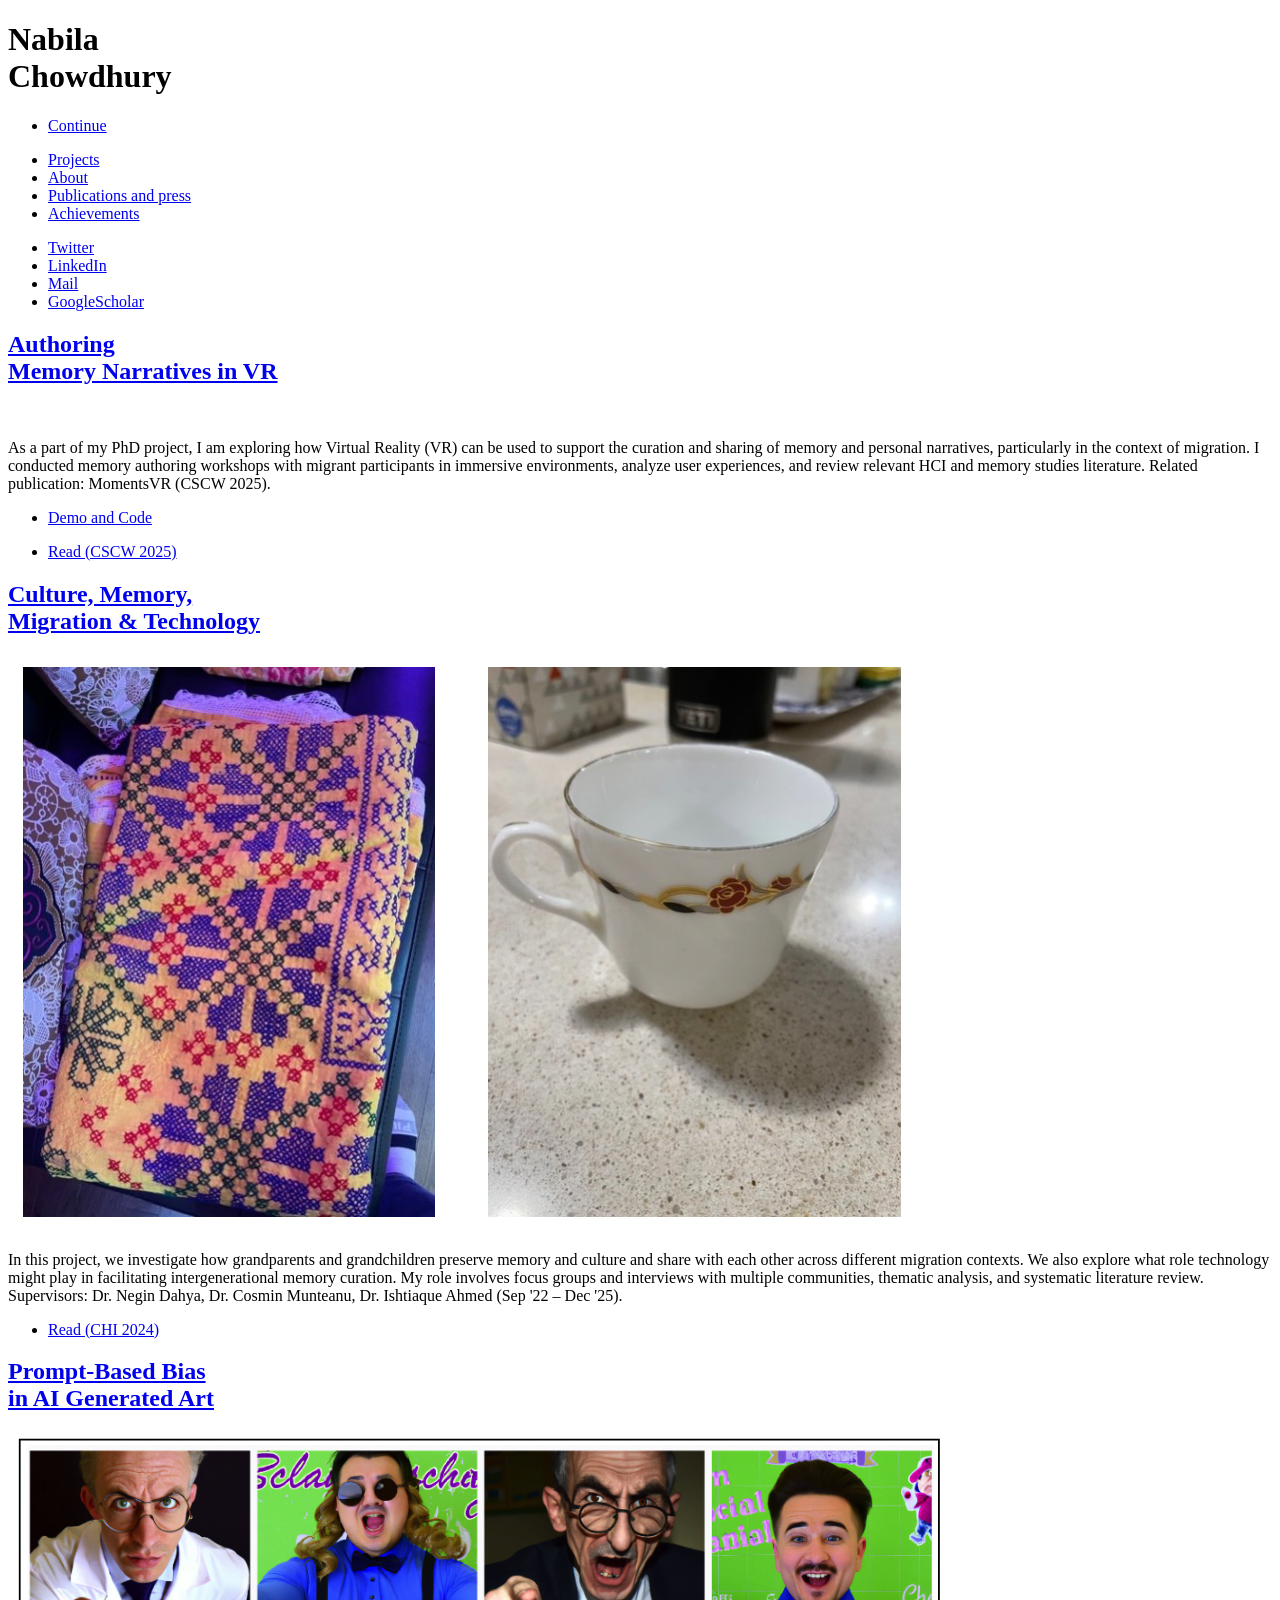
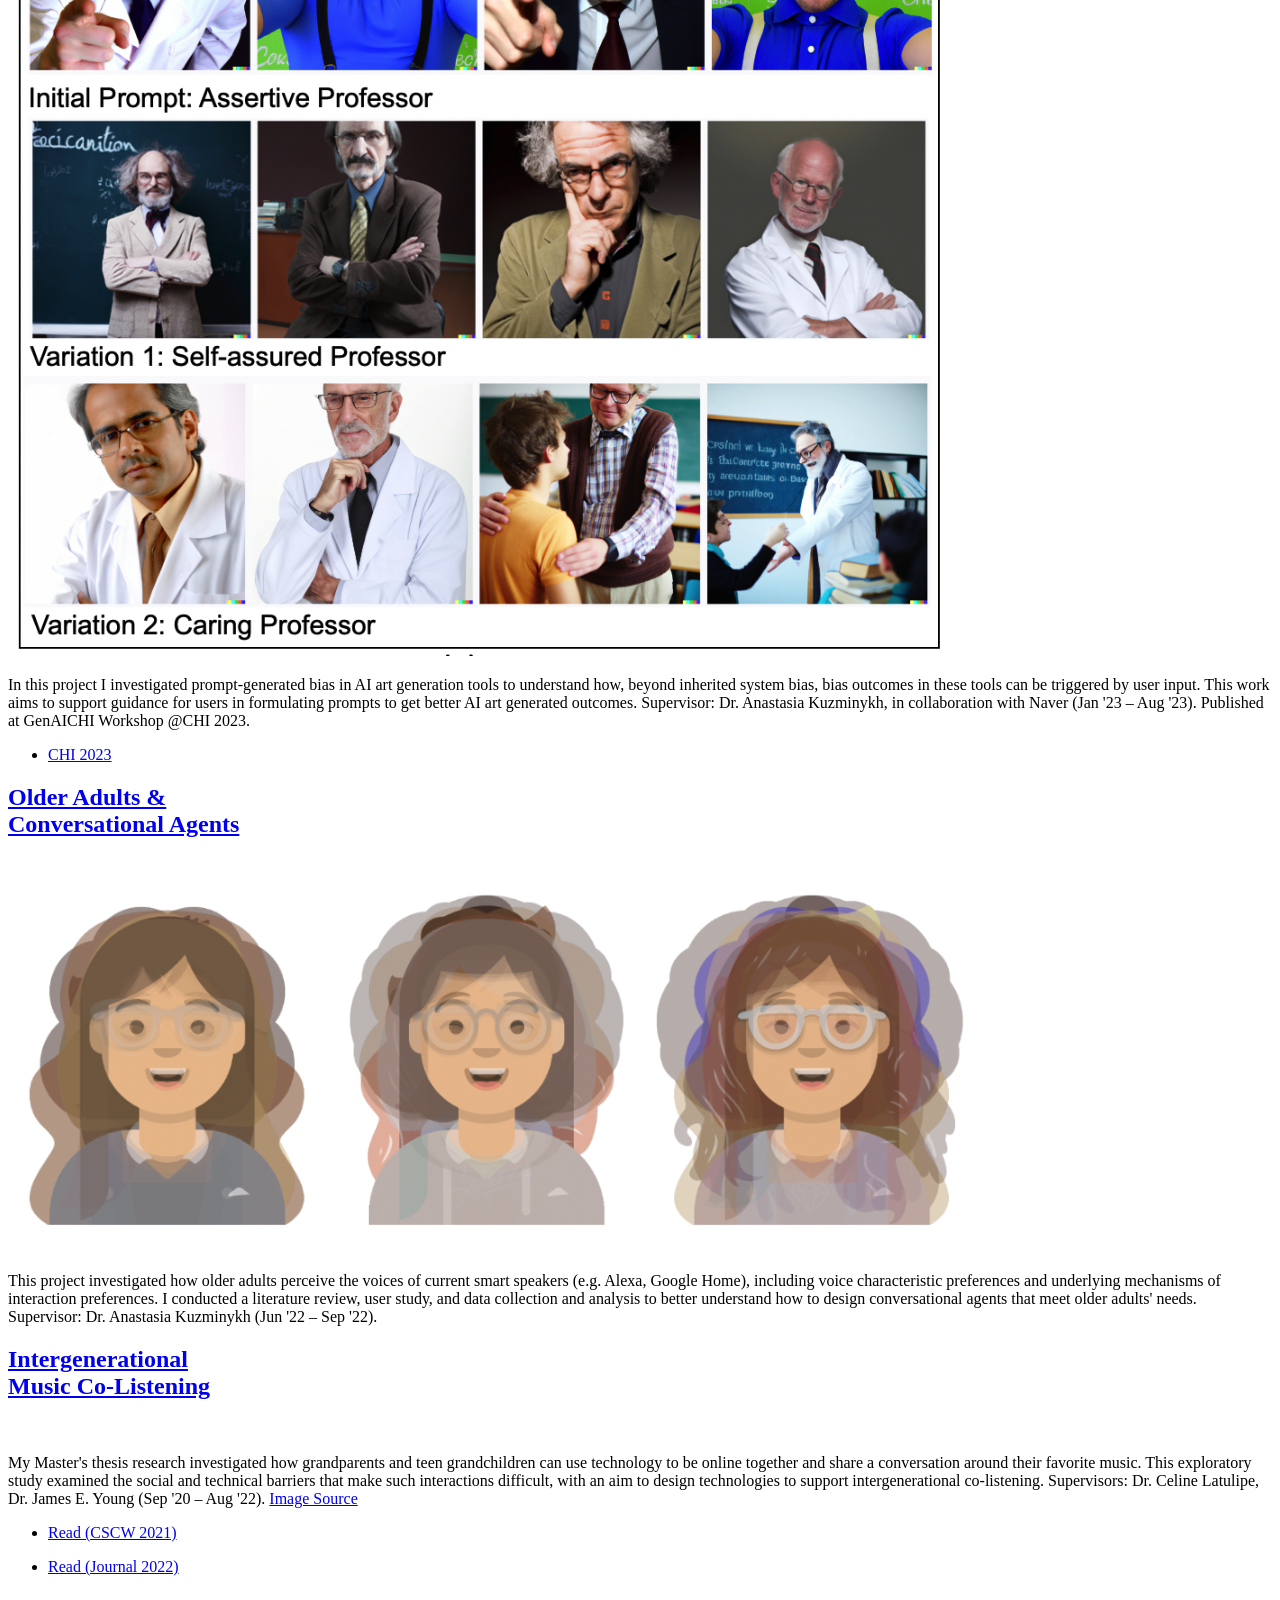
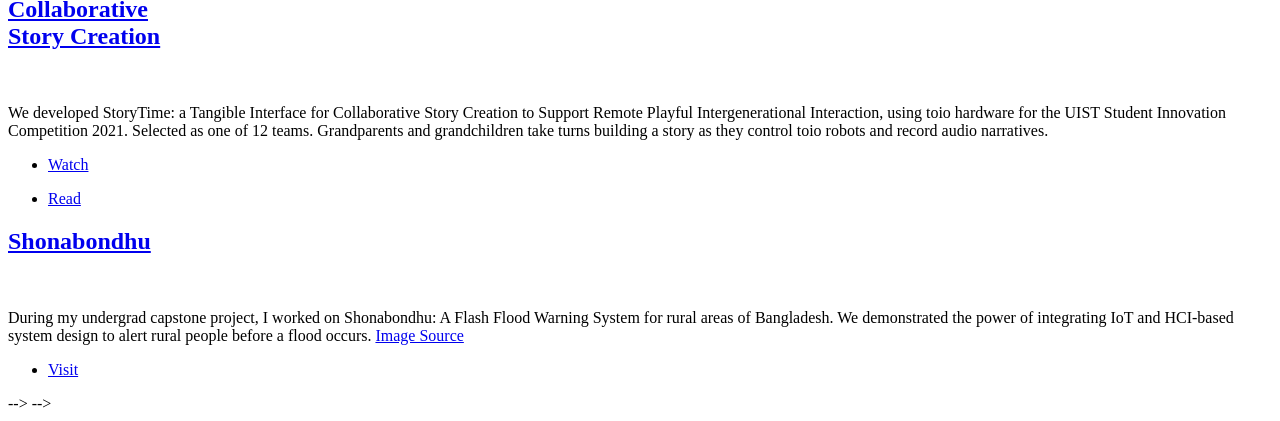
==== index.html @ 93e3bddd "fixed and updated" ====
<!DOCTYPE HTML>
<!--
	Massively by HTML5 UP
	html5up.net | @ajlkn
	Free for personal and commercial use under the CCA 3.0 license (html5up.net/license)
-->
<html>
	<head>
		<title>ㅋ_ㅋ Nabila Chowdhury-Projects</title>
		<meta charset="utf-8" />
		<meta name="viewport" content="width=device-width, initial-scale=1, user-scalable=no" />
		<link rel="stylesheet" href="assets/css/main.css" />
		<noscript><link rel="stylesheet" href="assets/css/noscript.css" /></noscript>
	</head>
	<body class="is-preload">

		<!-- Wrapper -->
			<div id="wrapper" class="fade-in">

				<!-- Intro -->
					<div id="intro">
						<h1>Nabila<br />
						Chowdhury</h1>
						<!-- <p>A free, fully responsive HTML5 + CSS3 site template designed by <a href="https://twitter.com/ajlkn">@ajlkn</a> for <a href="https://html5up.net">HTML5 UP</a><br />
						and released for free under the <a href="https://html5up.net/license">Creative Commons license</a>.</p> -->
						<ul class="actions">
							<li><a href="#header" class="button icon solid solo fa-arrow-down scrolly">Continue</a></li>
						</ul>
					</div>

				<!-- Header
					<header id="header">
						<a href="index.html" class="logo">Massively</a>
					</header> -->

				<!-- Nav -->
					<nav id="nav">
						<ul class="links">
							<li class="active"><a href="index.html">Projects</a></li>
							<li><a href="about.html">About</a></li>
							<li><a href="publicationsandpress.html">Publications and press</a></li>
							<li><a href="achievements.html">Achievements</a></li>
						</ul>
						<ul class="icons">
							<li><a href="https://twitter.com/nabicyy" class="icon brands fa-twitter"><span class="label">Twitter</span></a></li>
							<li><a href="https://www.linkedin.com/in/nabila-chowdhury-5a5041159/" class="icon brands fa-linkedin"><span class="label">LinkedIn</span></a></li>
							<li><a href="mailto:nabila.chowdhury@mail.utoronto.ca" class="icon solid fa-envelope"><span class="label">Mail</span></a></li>
							<li><a href="https://scholar.google.ca/citations?user=iKWTvgQAAAAJ&hl=en&oi=ao" class="icon brands fa-google"><span class="label">GoogleScholar</span></a></li>
						</ul>
					</nav>

				<!-- Main -->
					<div id="main">

						<!-- Featured Post -->
							<!-- <article class="post featured">
								<header class="major">
									<span class="date">April 25, 2017</span>
									<h2><a href="#">And this is a<br />
									massive headline</a></h2>
									<p>Aenean ornare velit lacus varius enim ullamcorper proin aliquam<br />
									facilisis ante sed etiam magna interdum congue. Lorem ipsum dolor<br />
									amet nullam sed etiam veroeros.</p>
								</header>
								<a href="#" class="image main"><img src="images/pic01.jpg" alt="" /></a>
								<ul class="actions special">
									<li><a href="#" class="button large">Full Story</a></li>
								</ul>
							</article> -->

						<!-- Posts -->
							<section class="posts">
								<article>
									<header>
										<h2><a href="#">Authoring<br /> Memory  Narratives in VR </a></h2>
									</header>
									<a href="#" class="image fit"><img src="images/VR_2.png" alt="" /></a>
									<p>As a part of my PhD project, I am exploring how Virtual Reality (VR) can be used to support the curation and sharing of memory and personal narratives, particularly in the context of migration. I conducted memory authoring workshops with migrant participants in immersive environments, analyze user experiences, and review relevant HCI and memory studies literature. Related publication: MomentsVR (CSCW 2025).</p>
									<ul class="actions special">
										<li><a href="https://momentsvr.github.io/demo/" class="button">Demo and Code</a></li>
									</ul>
									<ul class="actions special">
										<li><a href="https://dl.acm.org/doi/full/10.1145/3715070.3749270" class="button">Read (CSCW 2025)</a></li>
									</ul>
								</article>
								<article>
									<header>
										<h2><a href="#">Culture, Memory,<br />Migration &amp; Technology</a></h2>
									</header>
									<a href="#" class="image fit"><img src="images/memory_1_image.png" alt="" /></a>
									<p>In this project, we investigate how grandparents and grandchildren preserve memory and culture and share with each other across different migration contexts. We also explore what role technology might play in facilitating intergenerational memory curation. My role involves focus groups and interviews with multiple communities, thematic analysis, and systematic literature review. Supervisors: Dr. Negin Dahya, Dr. Cosmin Munteanu, Dr. Ishtiaque Ahmed (Sep '22 – Dec '25).</p>
									<ul class="actions special">
										<li><a href="https://doi.org/10.1145/3613904.3642496" class="button">Read (CHI 2024)</a></li>
									</ul>
								</article>
								<article>
									<header>
										<h2><a href="#">Prompt-Based Bias<br /> in AI Generated Art</a></h2>
									</header>
									<a href="#" class="image fit"><img src="images/bias.png" alt="" /></a>
									<p>In this project I investigated prompt-generated bias in AI art generation tools to understand how, beyond inherited system bias, bias outcomes in these tools can be triggered by user input. This work aims to support guidance for users in formulating prompts to get better AI art generated outcomes. Supervisor: Dr. Anastasia Kuzminykh, in collaboration with Naver (Jan '23 – Aug '23). Published at GenAICHI Workshop @CHI 2023.</p>
									<ul class="actions special">
										<li><a href="https://www.cookie.group/_files/ugd/f689db_4bc1af1d6ad74a17b9126655f1aa2058.pdf" class="button">CHI 2023</a></li>
									</ul>
								</article>
								<article>
									<header>
										<h2><a href="#">Older Adults &amp;<br />Conversational Agents</a></h2>
									</header>
									<a href="#" class="image fit"><img src="images/older_2.png" alt="" /></a>
									<p>This project investigated how older adults perceive the voices of current smart speakers (e.g. Alexa, Google Home), including voice characteristic preferences and underlying mechanisms of interaction preferences. I conducted a literature review, user study, and data collection and analysis to better understand how to design conversational agents that meet older adults' needs. Supervisor: Dr. Anastasia Kuzminykh (Jun '22 – Sep '22).</p>
								</article>
								<article>
									<header>
										<h2><a href="#">Intergenerational<br /> Music Co-Listening</a></h2>
									</header>
									<a href="#" class="image fit"><img src="images/website01.jpg" alt="" /></a>
									<p>My Master's thesis research investigated how grandparents and teen grandchildren can use technology to be online together and share a conversation around their favorite music. This exploratory study examined the social and technical barriers that make such interactions difficult, with an aim to design technologies to support intergenerational co-listening. Supervisors: Dr. Celine Latulipe, Dr. James E. Young (Sep '20 – Aug '22). <a href="https://pngtree.com/freepng">Image Source</a></p>
									<ul class="actions special">
										<li><a href="https://dl.acm.org/doi/abs/10.1145/3462204.3481765" class="button">Read (CSCW 2021)</a></li>
									</ul>
									<ul class="actions special">
										<li><a href="https://doi.org/10.4017/gt.2023.21.1.778.03" class="button">Read (Journal 2022)</a></li>
									</ul>
								</article>
								<article>
									<header>
										<h2><a href="#">Collaborative<br/> Story Creation</a></h2>
									</header>
									<a href="#" class="image fit"><img src="images/website02.jpg" alt="" /></a>
									<p>We developed StoryTime: a Tangible Interface for Collaborative Story Creation to Support Remote Playful Intergenerational Interaction, using toio hardware for the UIST Student Innovation Competition 2021. Selected as one of 12 teams. Grandparents and grandchildren take turns building a story as they control toio robots and record audio narratives.</p>
									<ul class="actions special">
										<li><a href="https://www.youtube.com/watch?v=dtlaQWU4x64&list=PLqhXYFYmZ-Vdt6Y1WSItsFrE4W7HGrPP7&index=9" class="button">Watch</a></li>
									</ul>
									<ul class="actions special">
										<li><a href="https://drive.google.com/file/d/1FnDR4q2PcaqEInKTbpxBXR0rmaVJ4Wte/view?usp=sharing" class="button">Read</a></li>
									</ul>
								</article>
								<article>
									<header>
										<h2><a href="#">Shonabondhu</a></h2>
									</header>
									<a href="#" class="image fit"><img src="images/website04.jpg" alt="" /></a>
									<p>During my undergrad capstone project, I worked on Shonabondhu: A Flash Flood Warning System for rural areas of Bangladesh. We demonstrated the power of integrating IoT and HCI-based system design to alert rural people before a flood occurs. <a href="https://sites.google.com/site/novaahmednorthsouthnva/research/project-shonabondhu?authuser=0">Image Source</a></p>
									<ul class="actions special">
										<li><a href="https://sites.google.com/site/novaahmednorthsouthnva/research/project-shonabondhu?authuser=0" class="button">Visit</a></li>
									</ul>
								</article>
								<article style="visibility:hidden;"></article>

							</section>

						<!-- Footer -->
							<!-- <footer>
								<div class="pagination"> -->
									<!--<a href="#" class="previous">Prev</a>-->
									<!-- <a href="#" class="page active">1</a>
									<a href="#" class="page">2</a>
									<a href="#" class="page">3</a>
									<span class="extra">&hellip;</span>
									<a href="#" class="page">8</a>
									<a href="#" class="page">9</a>
									<a href="#" class="page">10</a>
									<a href="#" class="next">Next</a>
								</div>
							</footer> -->

					</div>

				<!-- Footer -->
					<!-- <footer id="footer">
						<section>
							<form method="post" action="#">
								<div class="fields">
									<div class="field">
										<label for="name">Name</label>
										<input type="text" name="name" id="name" />
									</div>
									<div class="field">
										<label for="email">Email</label>
										<input type="text" name="email" id="email" />
									</div>
									<div class="field">
										<label for="message">Message</label>
										<textarea name="message" id="message" rows="3"></textarea>
									</div>
								</div>
								<ul class="actions">
									<li><input type="submit" value="Send Message" /></li>
								</ul>
							</form>
						</section>
						<section class="split contact">
							<!-- <section class="alt">
								<h3>Address</h3>
								<p>1234 Somewhere Road #87257<br />
								Nashville, TN 00000-0000</p>
							</section>
							<section>
								<h3>Phone</h3>
								<p><a href="#">(000) 000-0000</a></p>
							</section> -->
							<!-- <section>
								<h3>Email</h3>
								<p><a href="#">info@untitled.tld</a></p>
							</section>
							<section>
								<h3>Social</h3>
								<ul class="icons alt">
									<li><a href="#" class="icon brands alt fa-twitter"><span class="label">Twitter</span></a></li>
									<!-- <li><a href="#" class="icon brands alt fa-facebook-f"><span class="label">Facebook</span></a></li>
									<li><a href="#" class="icon brands alt fa-instagram"><span class="label">Instagram</span></a></li>
									<li><a href="#" class="icon brands alt fa-github"><span class="label">GitHub</span></a></li> -->
								</ul>
							</section>
						</section>
					</footer> --> -->

				<!-- Copyright -->
					<div id="copyright">
						<!-- <ul><li>&copy; Nabila Chowdhury</li><li>Design: <a href="https://html5up.net">HTML5 UP</a></li></ul> -->
					</div>

			</div>

		<!-- Scripts -->
			<script src="assets/js/jquery.min.js"></script>
			<script src="assets/js/jquery.scrollex.min.js"></script>
			<script src="assets/js/jquery.scrolly.min.js"></script>
			<script src="assets/js/browser.min.js"></script>
			<script src="assets/js/breakpoints.min.js"></script>
			<script src="assets/js/util.js"></script>
			<script src="assets/js/main.js"></script>

	</body>
</html>
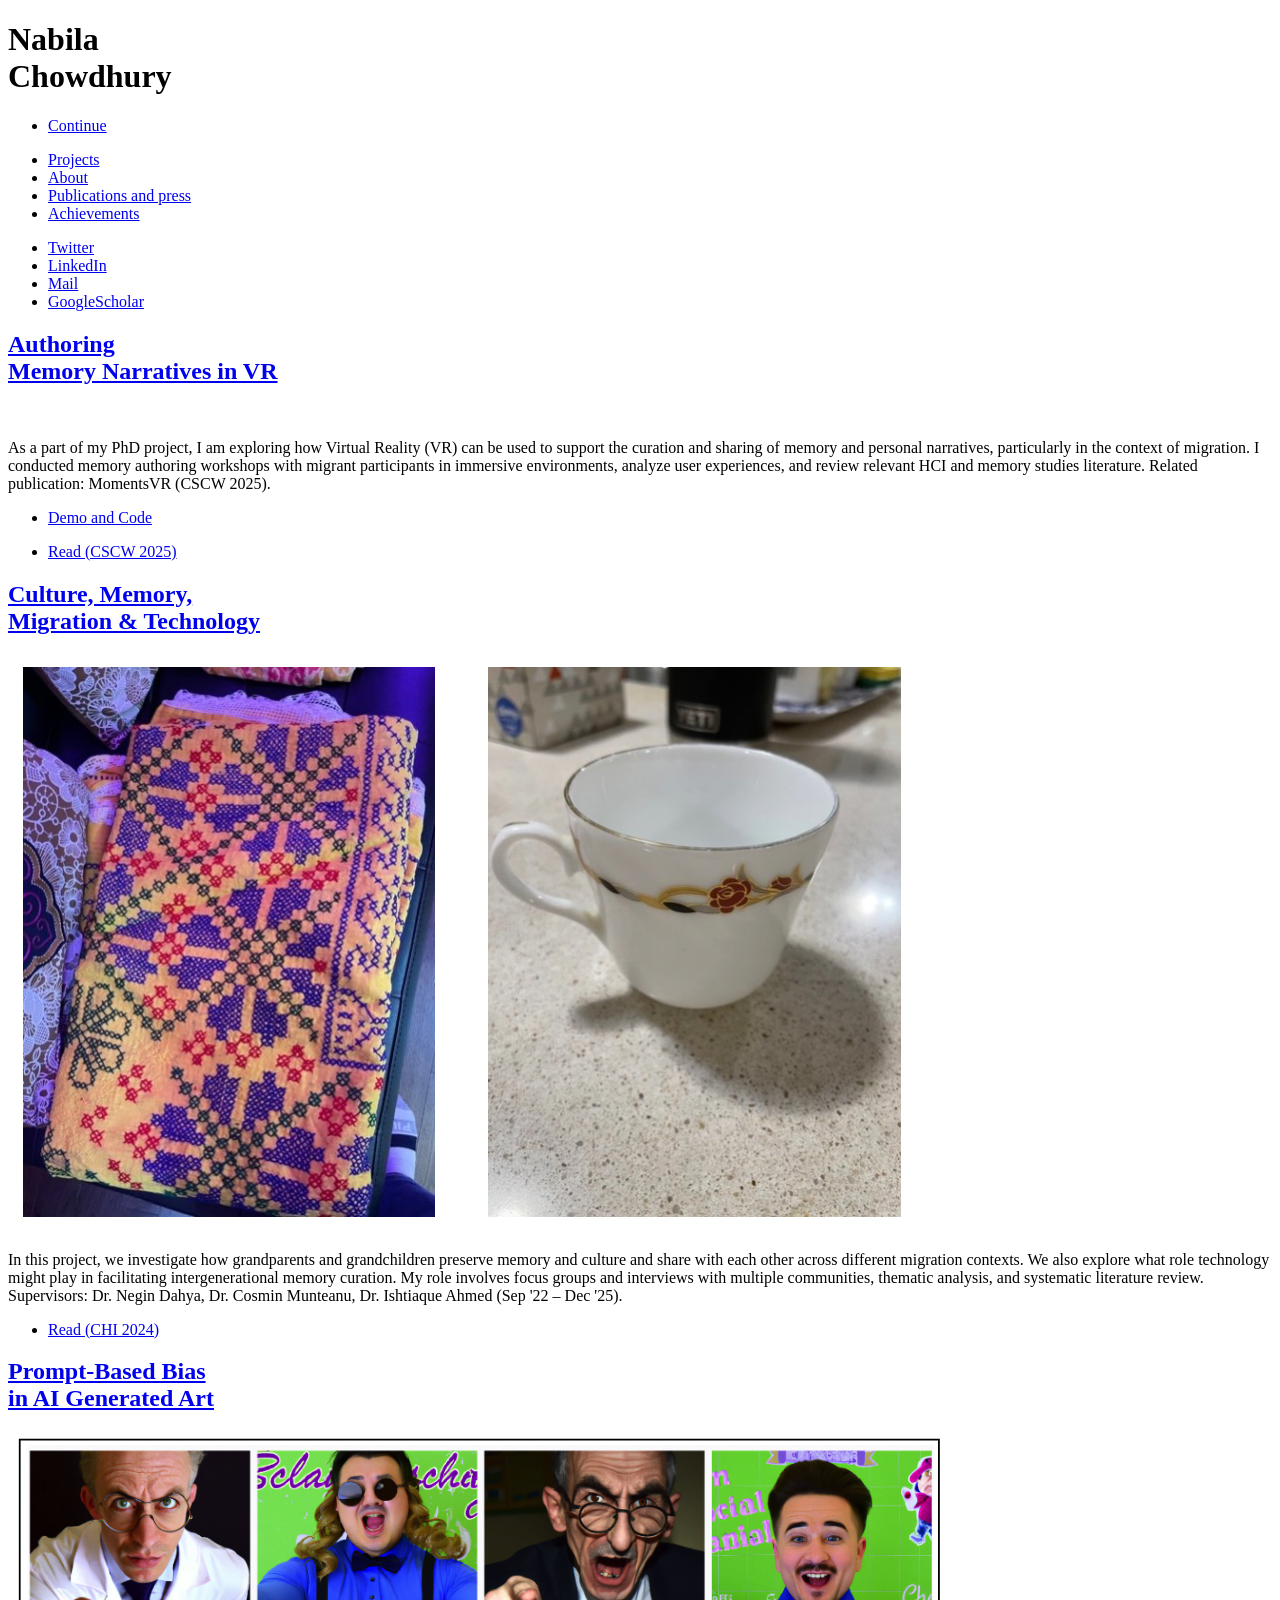
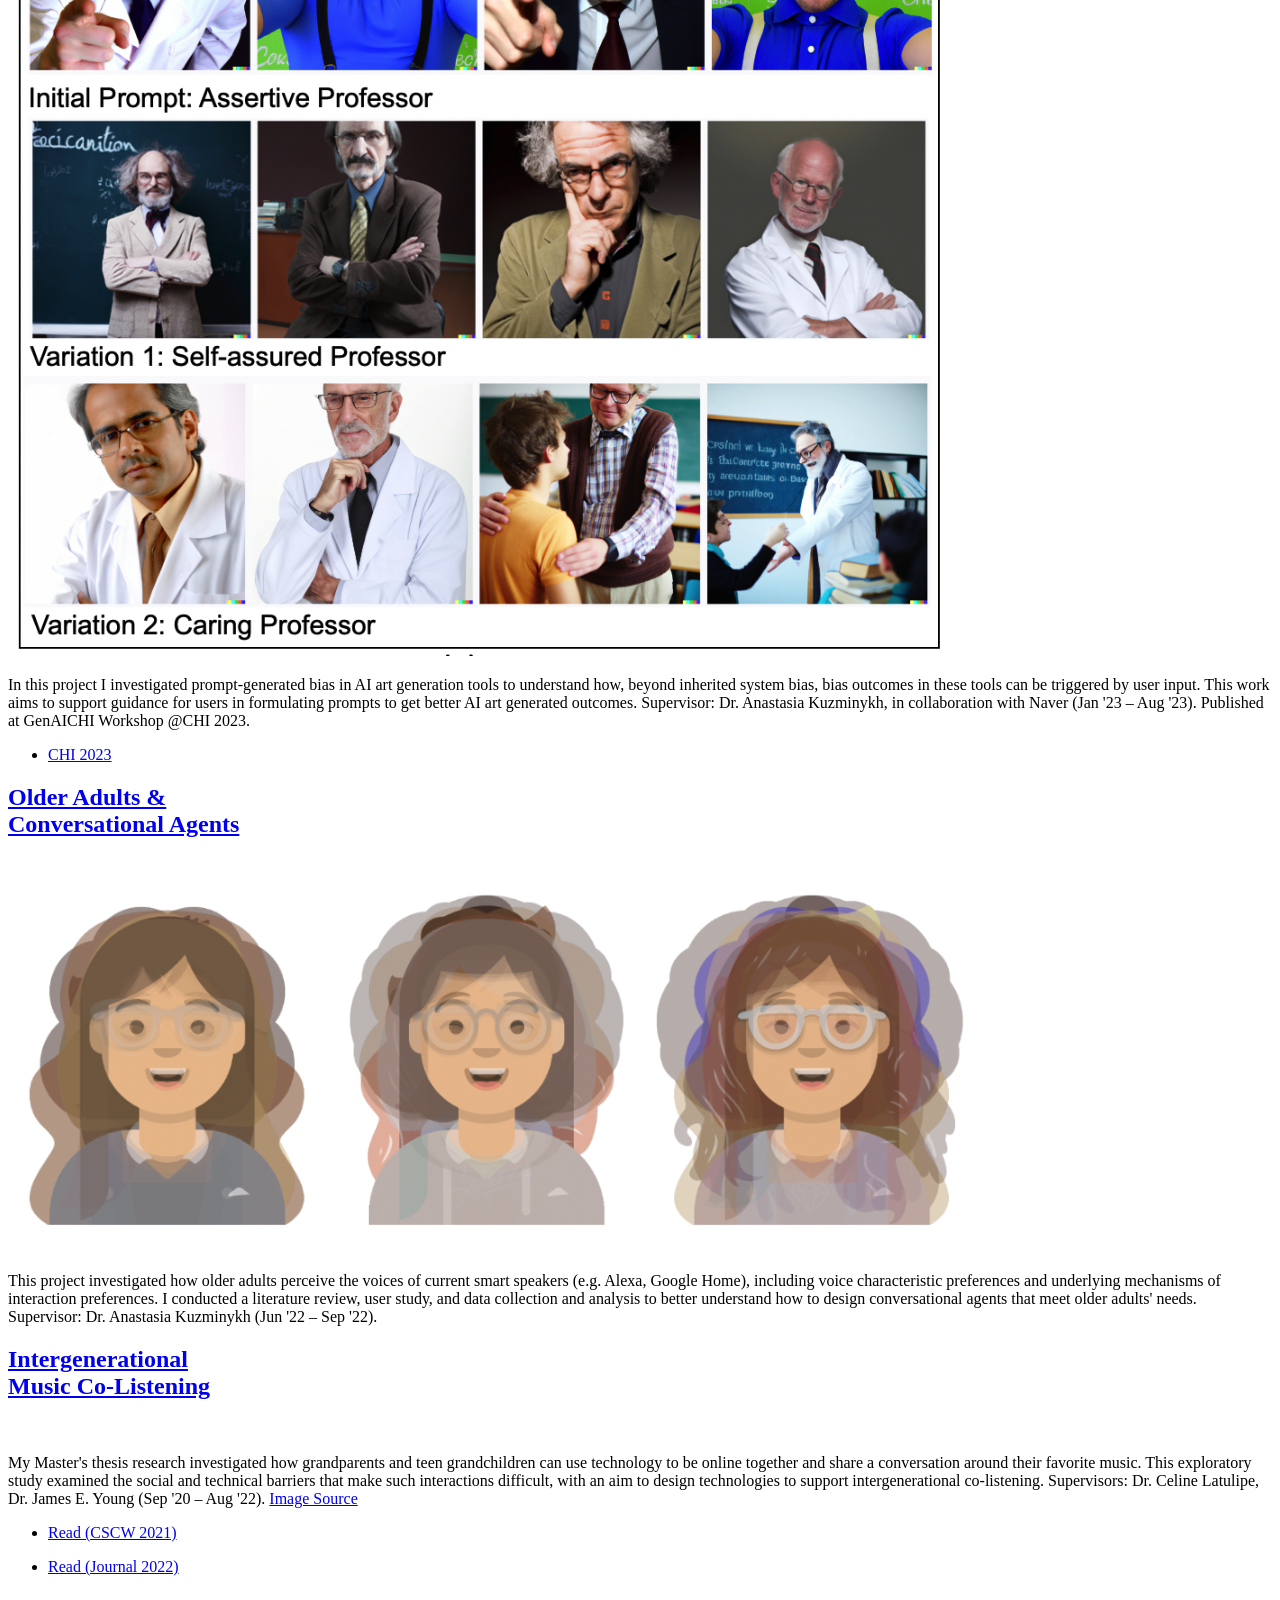
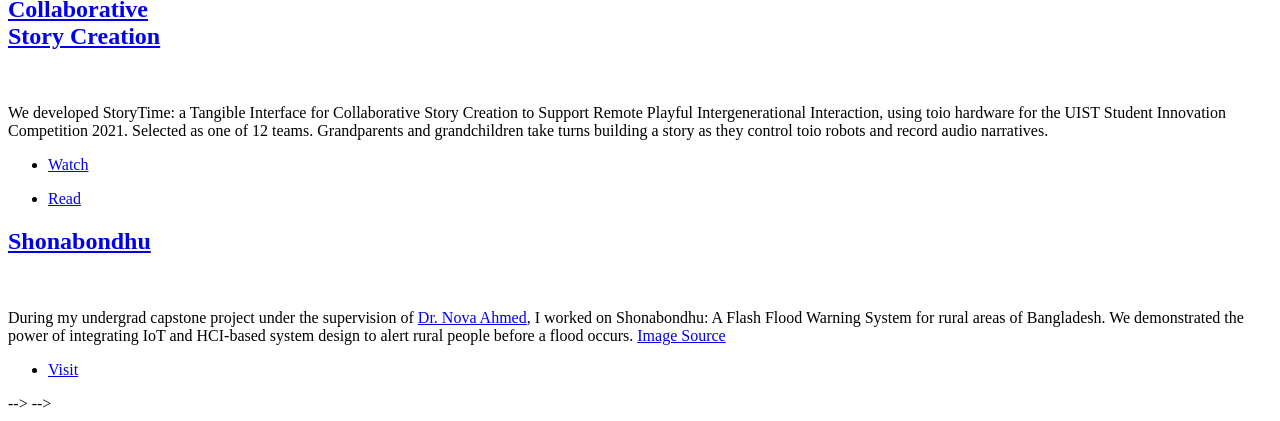
==== commit 644e3290: "update index" ====
--- a/index.html
+++ b/index.html
@@ -141,7 +141,7 @@
 										<h2><a href="#">Shonabondhu</a></h2>
 									</header>
 									<a href="#" class="image fit"><img src="images/website04.jpg" alt="" /></a>
-									<p>During my undergrad capstone project, I worked on Shonabondhu: A Flash Flood Warning System for rural areas of Bangladesh. We demonstrated the power of integrating IoT and HCI-based system design to alert rural people before a flood occurs. <a href="https://sites.google.com/site/novaahmednorthsouthnva/research/project-shonabondhu?authuser=0">Image Source</a></p>
+									<p>During my undergrad capstone project under the supervision of <a href="https://scholar.google.com/citations?user=rXMM2MwAAAAJ&hl=en" style="text-decoration: underline;">Dr. Nova Ahmed</a>, I worked on Shonabondhu: A Flash Flood Warning System for rural areas of Bangladesh. We demonstrated the power of integrating IoT and HCI-based system design to alert rural people before a flood occurs. <a href="https://sites.google.com/site/novaahmednorthsouthnva/research/project-shonabondhu?authuser=0">Image Source</a></p>
 									<ul class="actions special">
 										<li><a href="https://sites.google.com/site/novaahmednorthsouthnva/research/project-shonabondhu?authuser=0" class="button">Visit</a></li>
 									</ul>
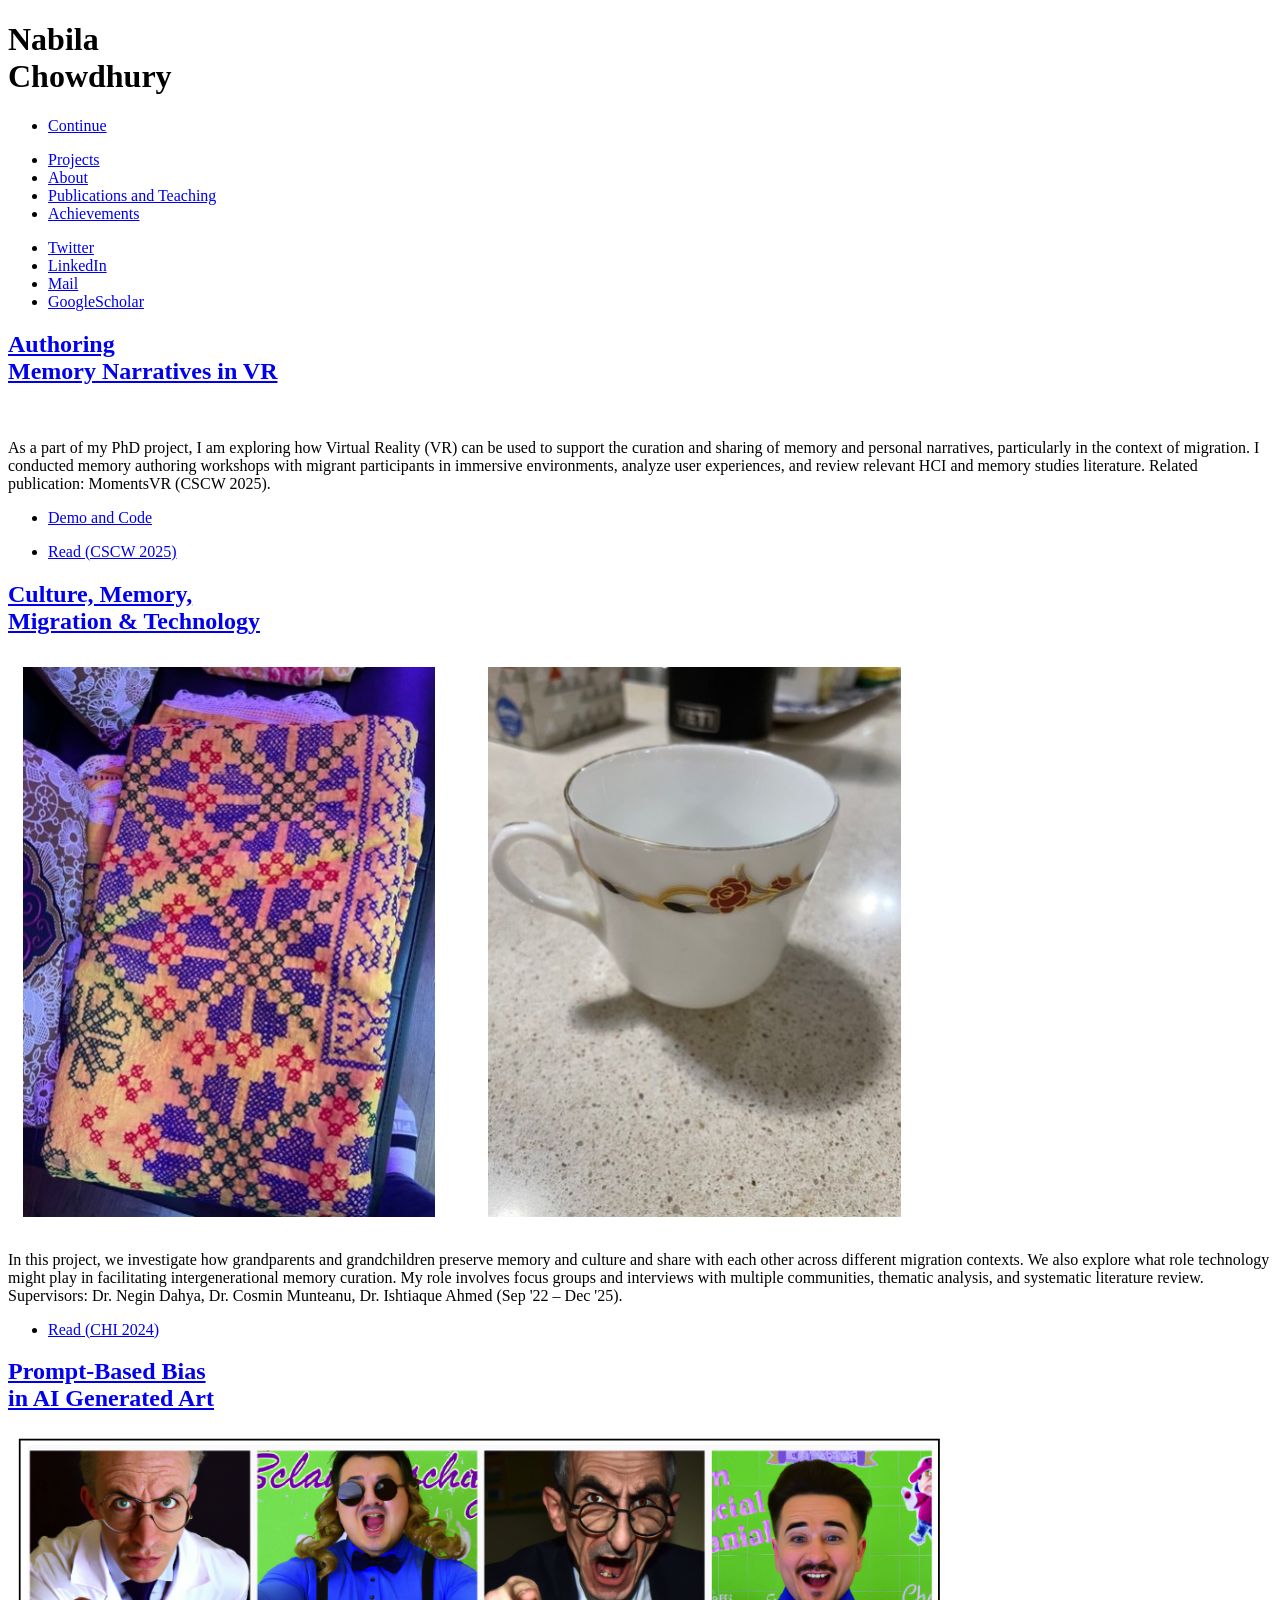
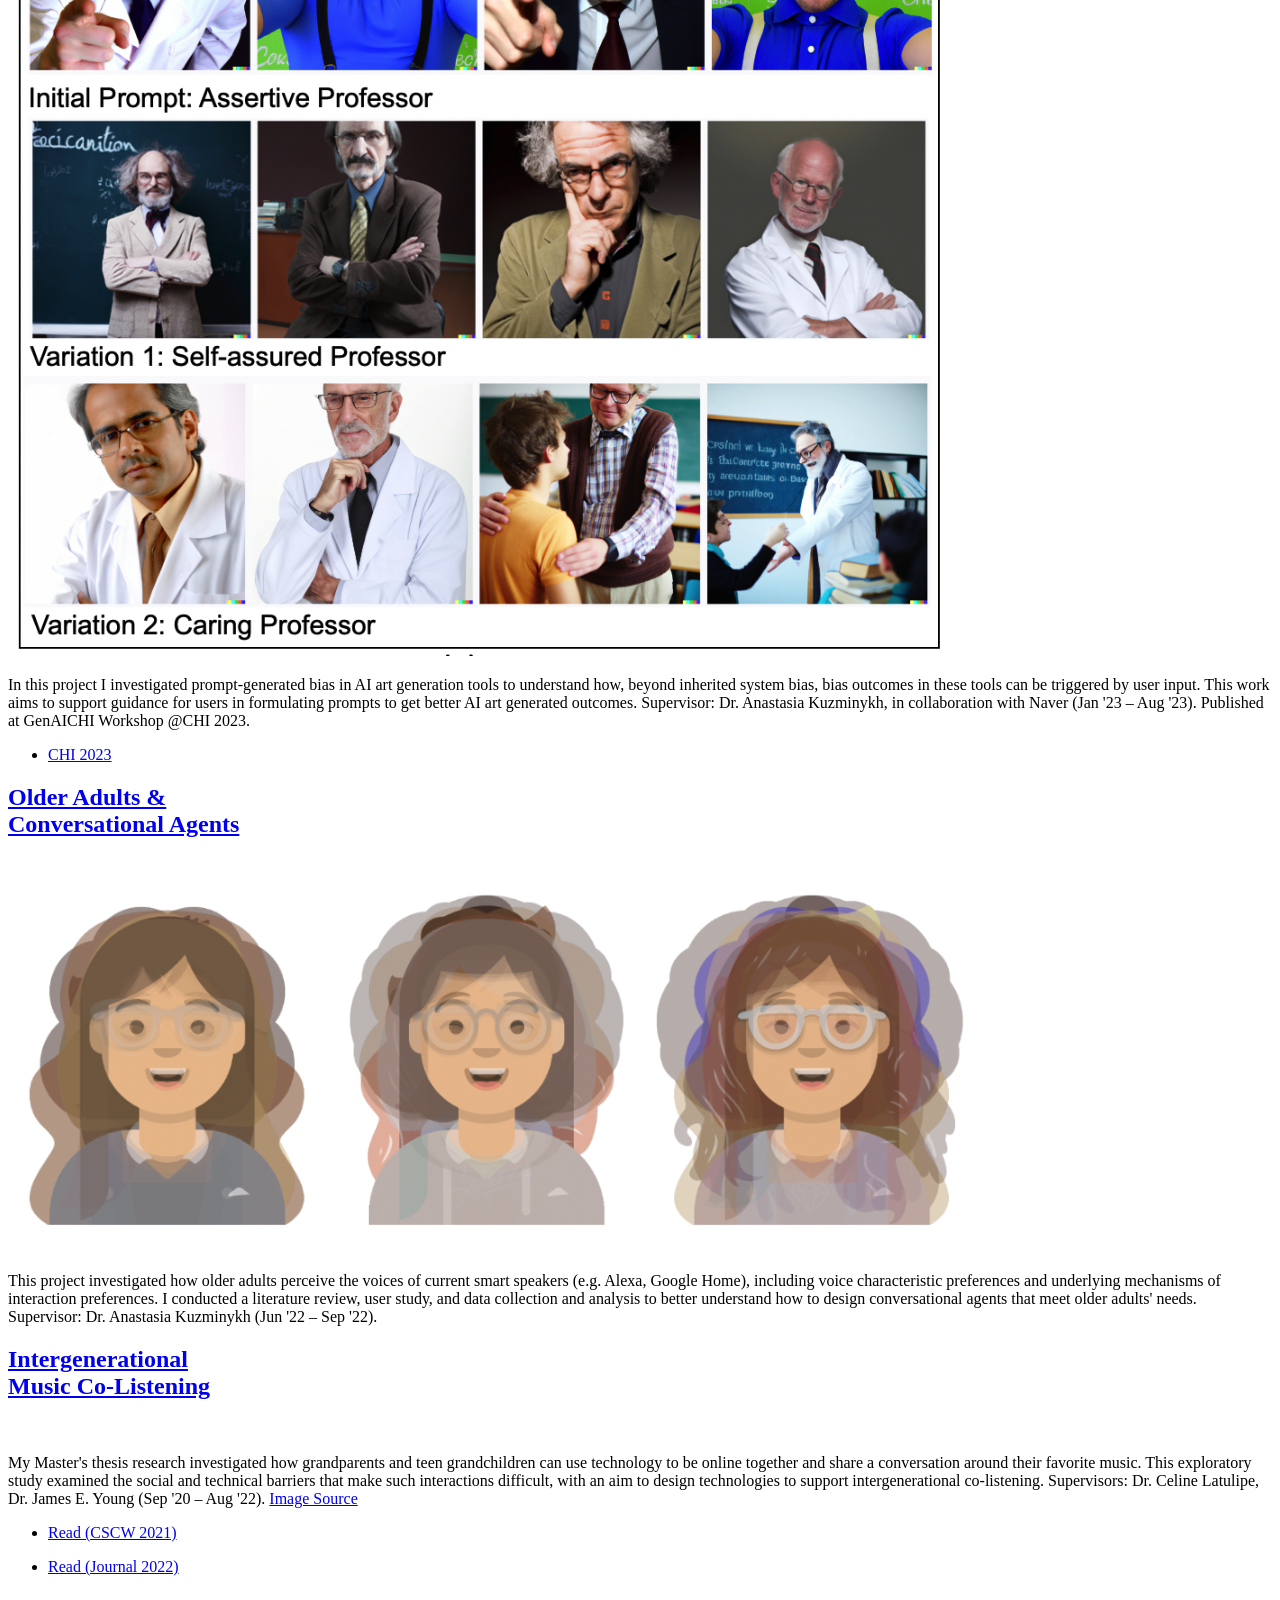
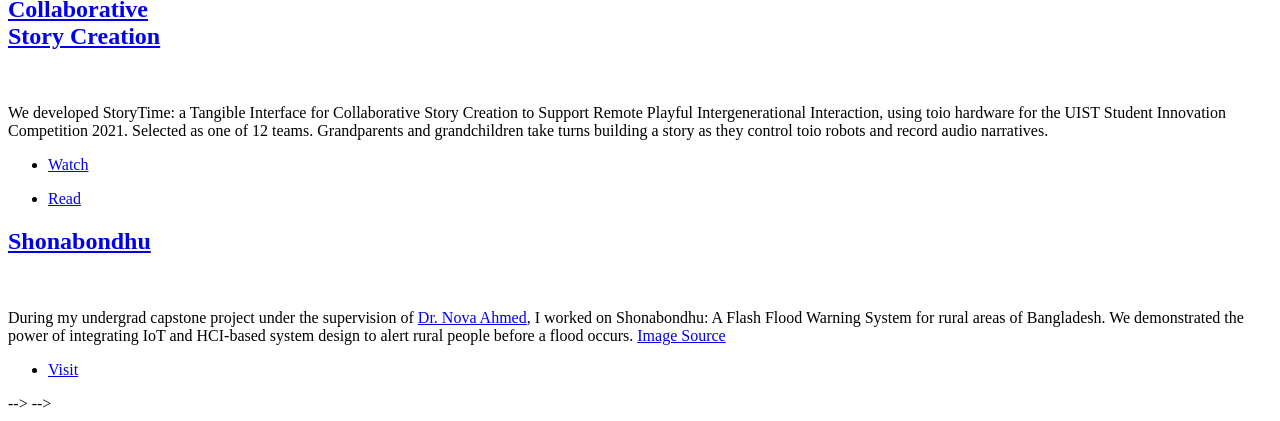
==== commit b2251b27: "added teaching" ====
--- a/index.html
+++ b/index.html
@@ -38,7 +38,7 @@
 						<ul class="links">
 							<li class="active"><a href="index.html">Projects</a></li>
 							<li><a href="about.html">About</a></li>
-							<li><a href="publicationsandpress.html">Publications and press</a></li>
+							<li><a href="publicationsandteaching.html">Publications and Teaching</a></li>
 							<li><a href="achievements.html">Achievements</a></li>
 						</ul>
 						<ul class="icons">
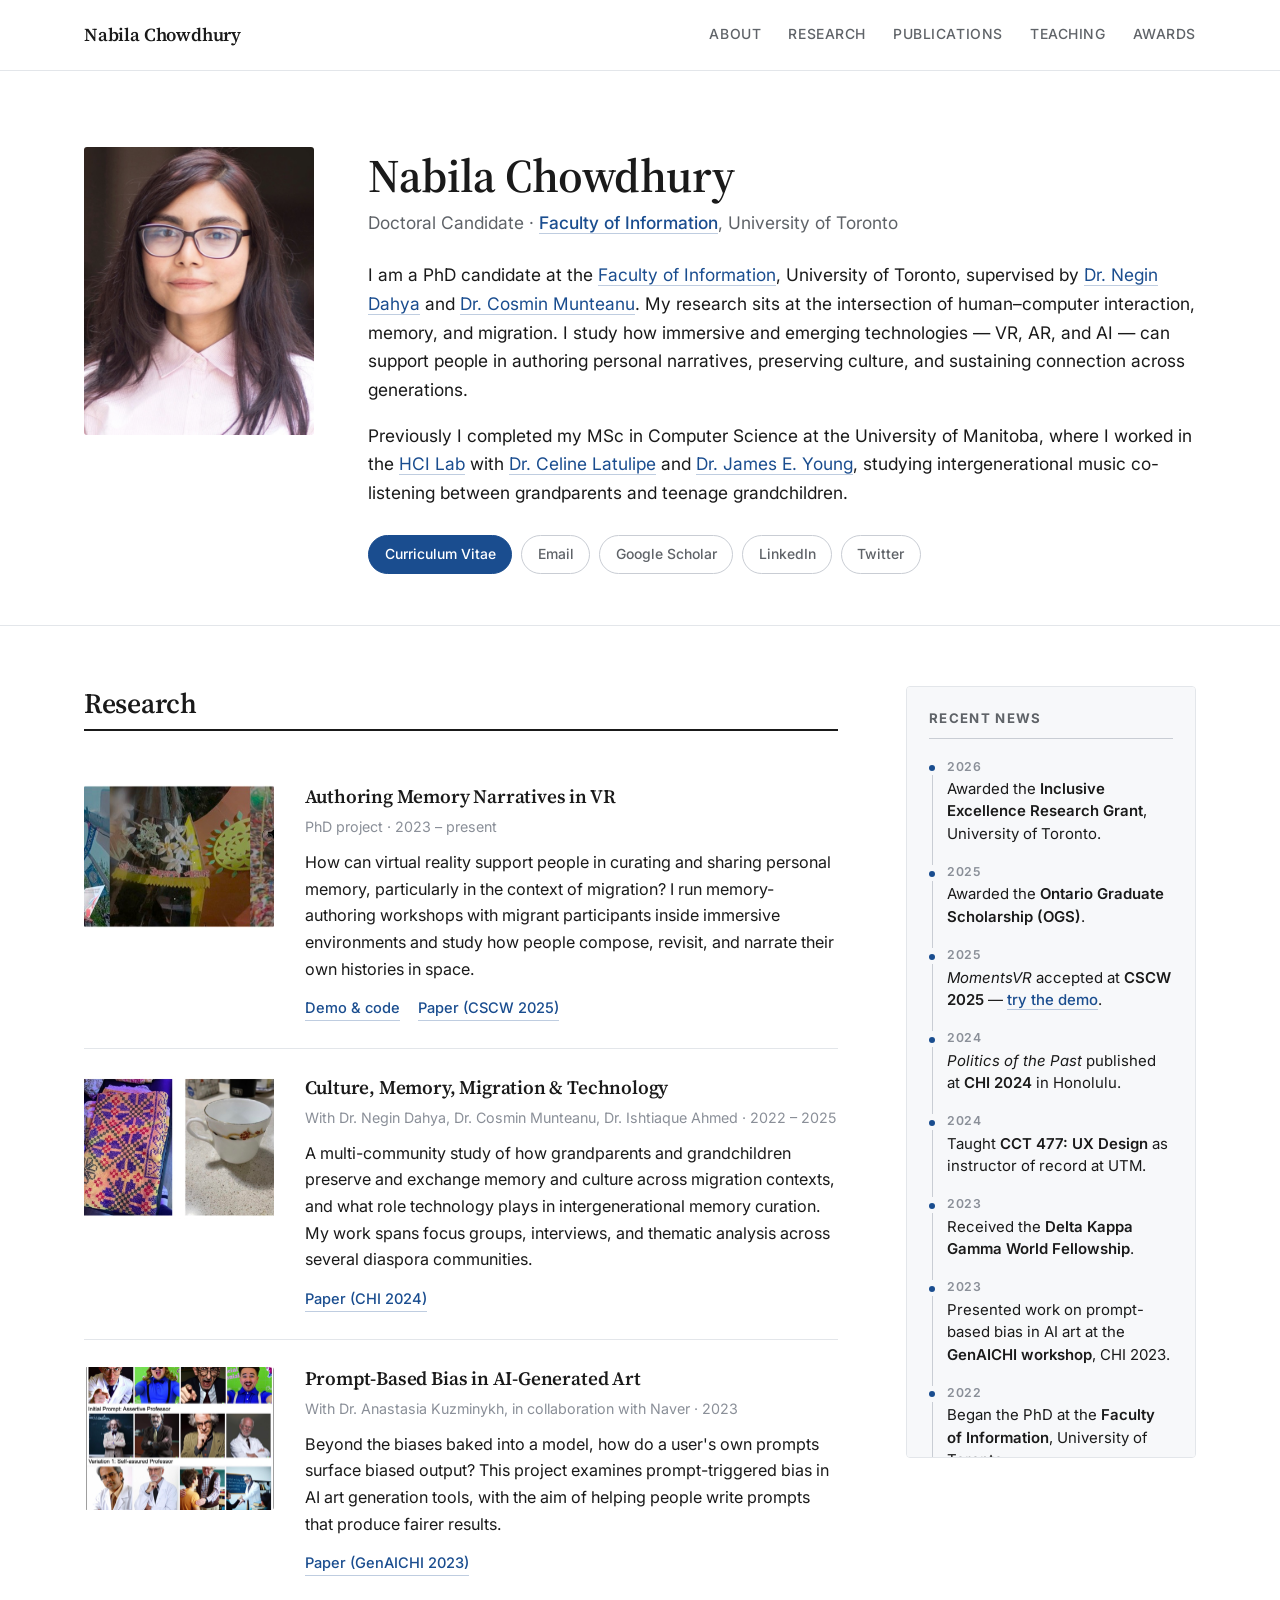
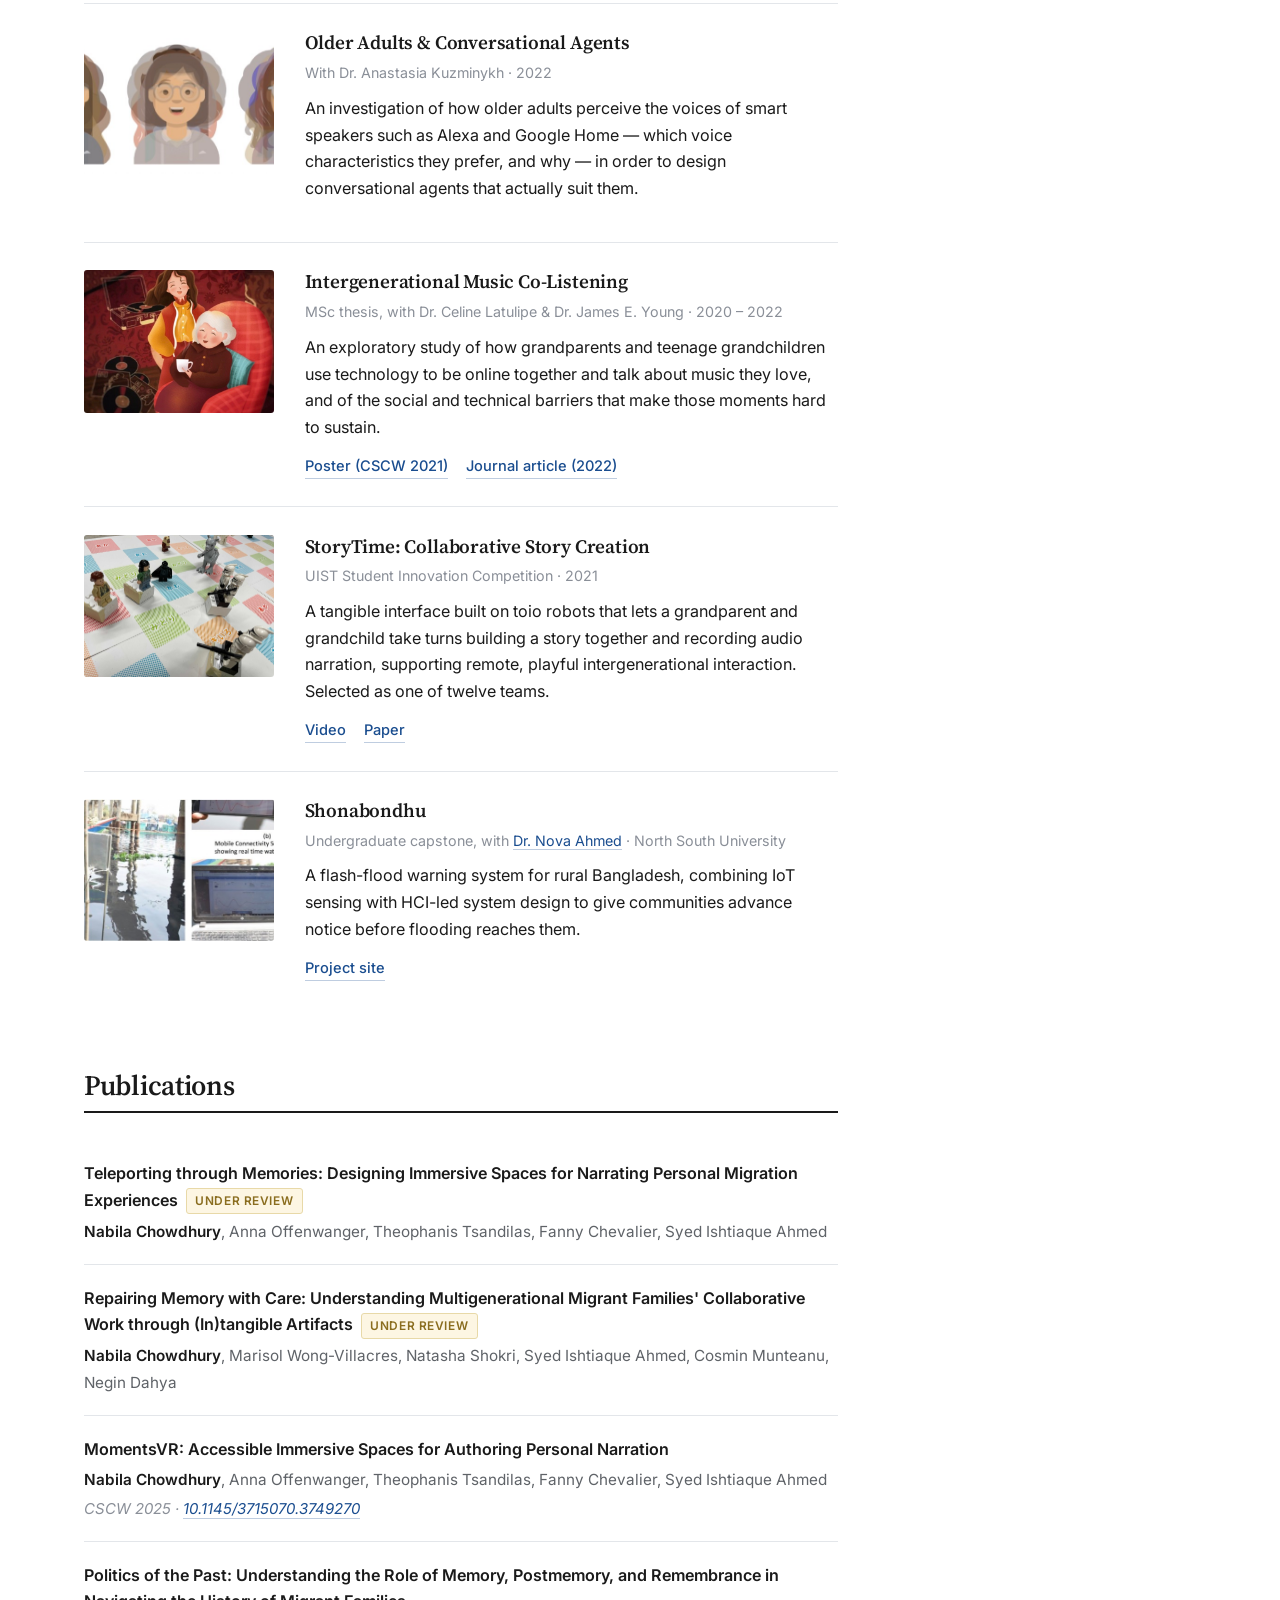
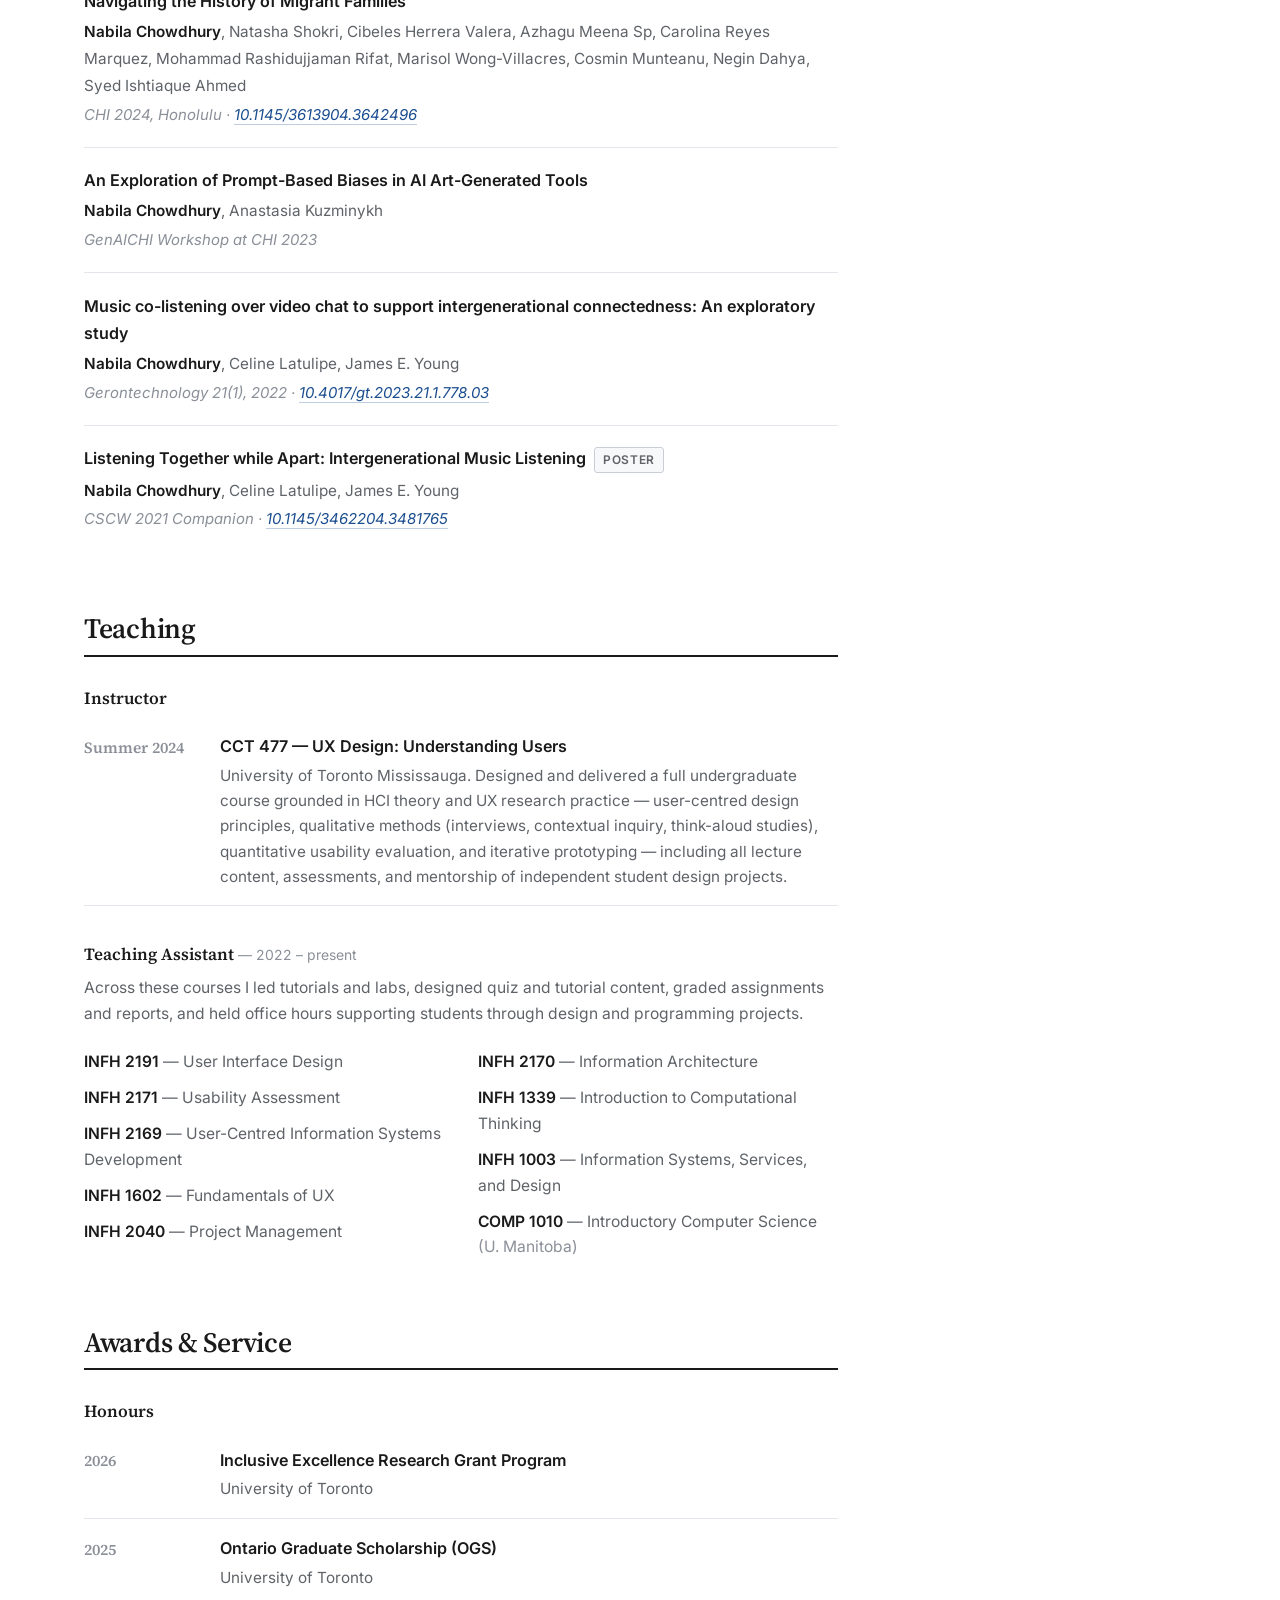
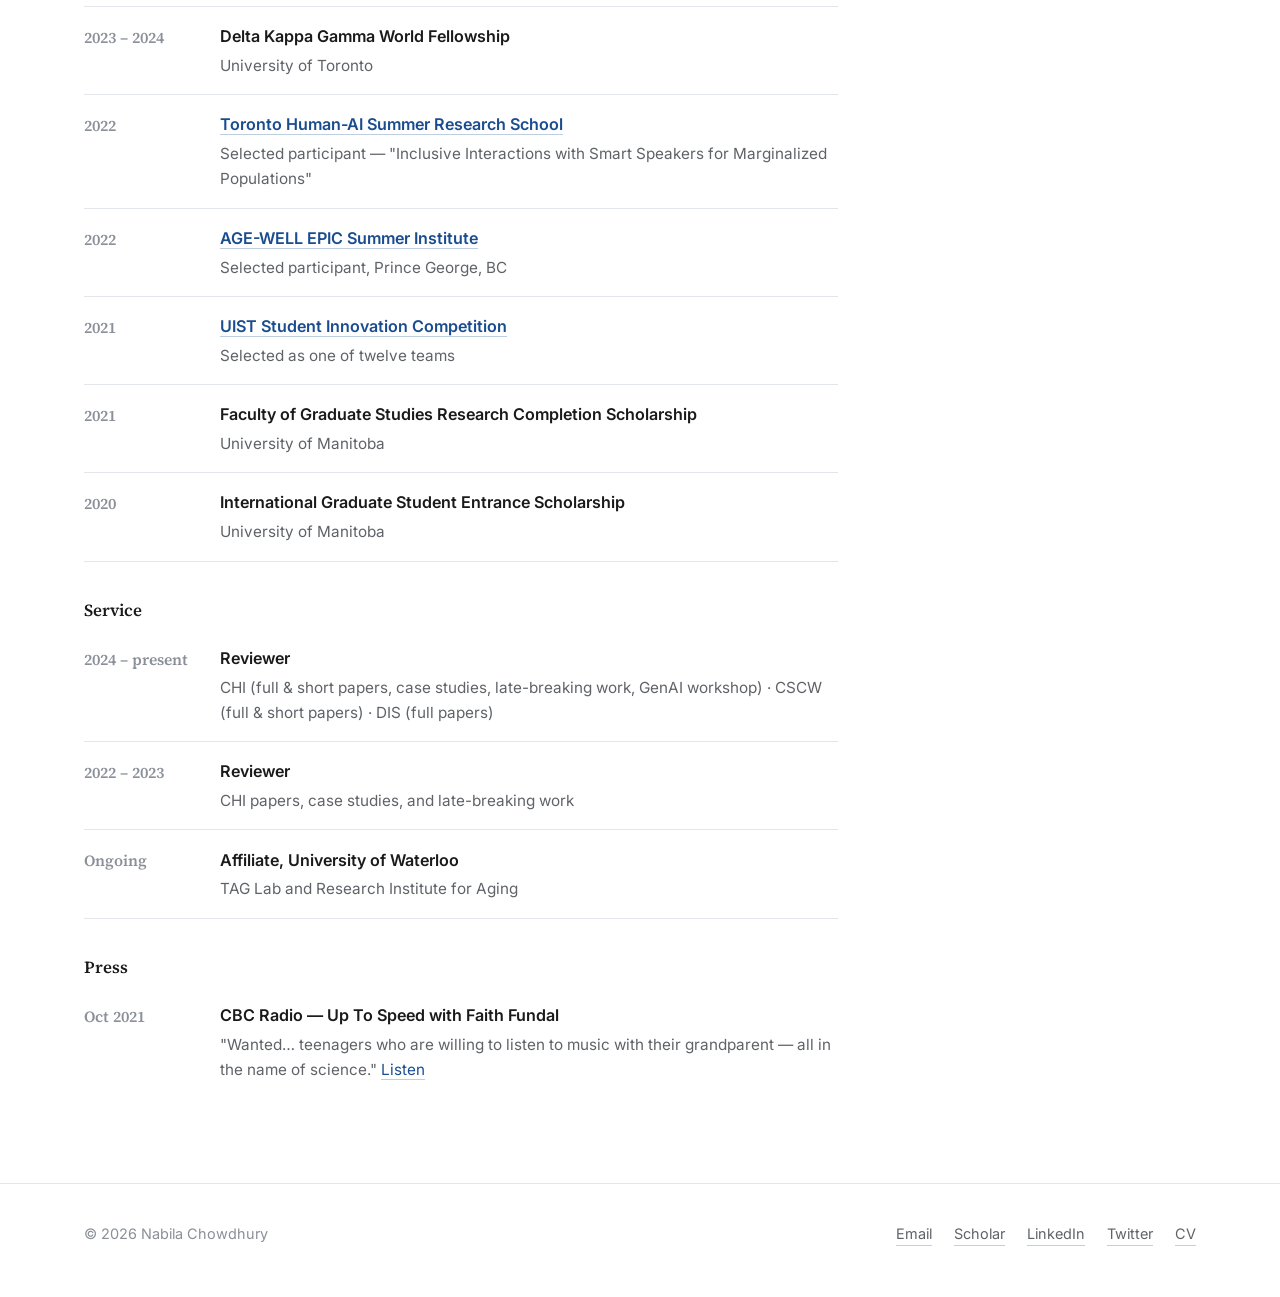
==== commit 967f9659: "Redesigned Website" ====
--- a/index.html
+++ b/index.html
@@ -1,236 +1,418 @@
-<!DOCTYPE HTML>
-<!--
-	Massively by HTML5 UP
-	html5up.net | @ajlkn
-	Free for personal and commercial use under the CCA 3.0 license (html5up.net/license)
--->
-<html>
-	<head>
-		<title>ㅋ_ㅋ Nabila Chowdhury-Projects</title>
-		<meta charset="utf-8" />
-		<meta name="viewport" content="width=device-width, initial-scale=1, user-scalable=no" />
-		<link rel="stylesheet" href="assets/css/main.css" />
-		<noscript><link rel="stylesheet" href="assets/css/noscript.css" /></noscript>
-	</head>
-	<body class="is-preload">
-
-		<!-- Wrapper -->
-			<div id="wrapper" class="fade-in">
-
-				<!-- Intro -->
-					<div id="intro">
-						<h1>Nabila<br />
-						Chowdhury</h1>
-						<!-- <p>A free, fully responsive HTML5 + CSS3 site template designed by <a href="https://twitter.com/ajlkn">@ajlkn</a> for <a href="https://html5up.net">HTML5 UP</a><br />
-						and released for free under the <a href="https://html5up.net/license">Creative Commons license</a>.</p> -->
-						<ul class="actions">
-							<li><a href="#header" class="button icon solid solo fa-arrow-down scrolly">Continue</a></li>
-						</ul>
-					</div>
-
-				<!-- Header
-					<header id="header">
-						<a href="index.html" class="logo">Massively</a>
-					</header> -->
-
-				<!-- Nav -->
-					<nav id="nav">
-						<ul class="links">
-							<li class="active"><a href="index.html">Projects</a></li>
-							<li><a href="about.html">About</a></li>
-							<li><a href="publicationsandteaching.html">Publications and Teaching</a></li>
-							<li><a href="achievements.html">Achievements</a></li>
-						</ul>
-						<ul class="icons">
-							<li><a href="https://twitter.com/nabicyy" class="icon brands fa-twitter"><span class="label">Twitter</span></a></li>
-							<li><a href="https://www.linkedin.com/in/nabila-chowdhury-5a5041159/" class="icon brands fa-linkedin"><span class="label">LinkedIn</span></a></li>
-							<li><a href="mailto:nabila.chowdhury@mail.utoronto.ca" class="icon solid fa-envelope"><span class="label">Mail</span></a></li>
-							<li><a href="https://scholar.google.ca/citations?user=iKWTvgQAAAAJ&hl=en&oi=ao" class="icon brands fa-google"><span class="label">GoogleScholar</span></a></li>
-						</ul>
-					</nav>
-
-				<!-- Main -->
-					<div id="main">
-
-						<!-- Featured Post -->
-							<!-- <article class="post featured">
-								<header class="major">
-									<span class="date">April 25, 2017</span>
-									<h2><a href="#">And this is a<br />
-									massive headline</a></h2>
-									<p>Aenean ornare velit lacus varius enim ullamcorper proin aliquam<br />
-									facilisis ante sed etiam magna interdum congue. Lorem ipsum dolor<br />
-									amet nullam sed etiam veroeros.</p>
-								</header>
-								<a href="#" class="image main"><img src="images/pic01.jpg" alt="" /></a>
-								<ul class="actions special">
-									<li><a href="#" class="button large">Full Story</a></li>
-								</ul>
-							</article> -->
-
-						<!-- Posts -->
-							<section class="posts">
-								<article>
-									<header>
-										<h2><a href="#">Authoring<br /> Memory  Narratives in VR </a></h2>
-									</header>
-									<a href="#" class="image fit"><img src="images/VR_2.png" alt="" /></a>
-									<p>As a part of my PhD project, I am exploring how Virtual Reality (VR) can be used to support the curation and sharing of memory and personal narratives, particularly in the context of migration. I conducted memory authoring workshops with migrant participants in immersive environments, analyze user experiences, and review relevant HCI and memory studies literature. Related publication: MomentsVR (CSCW 2025).</p>
-									<ul class="actions special">
-										<li><a href="https://momentsvr.github.io/demo/" class="button">Demo and Code</a></li>
-									</ul>
-									<ul class="actions special">
-										<li><a href="https://dl.acm.org/doi/full/10.1145/3715070.3749270" class="button">Read (CSCW 2025)</a></li>
-									</ul>
-								</article>
-								<article>
-									<header>
-										<h2><a href="#">Culture, Memory,<br />Migration &amp; Technology</a></h2>
-									</header>
-									<a href="#" class="image fit"><img src="images/memory_1_image.png" alt="" /></a>
-									<p>In this project, we investigate how grandparents and grandchildren preserve memory and culture and share with each other across different migration contexts. We also explore what role technology might play in facilitating intergenerational memory curation. My role involves focus groups and interviews with multiple communities, thematic analysis, and systematic literature review. Supervisors: Dr. Negin Dahya, Dr. Cosmin Munteanu, Dr. Ishtiaque Ahmed (Sep '22 – Dec '25).</p>
-									<ul class="actions special">
-										<li><a href="https://doi.org/10.1145/3613904.3642496" class="button">Read (CHI 2024)</a></li>
-									</ul>
-								</article>
-								<article>
-									<header>
-										<h2><a href="#">Prompt-Based Bias<br /> in AI Generated Art</a></h2>
-									</header>
-									<a href="#" class="image fit"><img src="images/bias.png" alt="" /></a>
-									<p>In this project I investigated prompt-generated bias in AI art generation tools to understand how, beyond inherited system bias, bias outcomes in these tools can be triggered by user input. This work aims to support guidance for users in formulating prompts to get better AI art generated outcomes. Supervisor: Dr. Anastasia Kuzminykh, in collaboration with Naver (Jan '23 – Aug '23). Published at GenAICHI Workshop @CHI 2023.</p>
-									<ul class="actions special">
-										<li><a href="https://www.cookie.group/_files/ugd/f689db_4bc1af1d6ad74a17b9126655f1aa2058.pdf" class="button">CHI 2023</a></li>
-									</ul>
-								</article>
-								<article>
-									<header>
-										<h2><a href="#">Older Adults &amp;<br />Conversational Agents</a></h2>
-									</header>
-									<a href="#" class="image fit"><img src="images/older_2.png" alt="" /></a>
-									<p>This project investigated how older adults perceive the voices of current smart speakers (e.g. Alexa, Google Home), including voice characteristic preferences and underlying mechanisms of interaction preferences. I conducted a literature review, user study, and data collection and analysis to better understand how to design conversational agents that meet older adults' needs. Supervisor: Dr. Anastasia Kuzminykh (Jun '22 – Sep '22).</p>
-								</article>
-								<article>
-									<header>
-										<h2><a href="#">Intergenerational<br /> Music Co-Listening</a></h2>
-									</header>
-									<a href="#" class="image fit"><img src="images/website01.jpg" alt="" /></a>
-									<p>My Master's thesis research investigated how grandparents and teen grandchildren can use technology to be online together and share a conversation around their favorite music. This exploratory study examined the social and technical barriers that make such interactions difficult, with an aim to design technologies to support intergenerational co-listening. Supervisors: Dr. Celine Latulipe, Dr. James E. Young (Sep '20 – Aug '22). <a href="https://pngtree.com/freepng">Image Source</a></p>
-									<ul class="actions special">
-										<li><a href="https://dl.acm.org/doi/abs/10.1145/3462204.3481765" class="button">Read (CSCW 2021)</a></li>
-									</ul>
-									<ul class="actions special">
-										<li><a href="https://doi.org/10.4017/gt.2023.21.1.778.03" class="button">Read (Journal 2022)</a></li>
-									</ul>
-								</article>
-								<article>
-									<header>
-										<h2><a href="#">Collaborative<br/> Story Creation</a></h2>
-									</header>
-									<a href="#" class="image fit"><img src="images/website02.jpg" alt="" /></a>
-									<p>We developed StoryTime: a Tangible Interface for Collaborative Story Creation to Support Remote Playful Intergenerational Interaction, using toio hardware for the UIST Student Innovation Competition 2021. Selected as one of 12 teams. Grandparents and grandchildren take turns building a story as they control toio robots and record audio narratives.</p>
-									<ul class="actions special">
-										<li><a href="https://www.youtube.com/watch?v=dtlaQWU4x64&list=PLqhXYFYmZ-Vdt6Y1WSItsFrE4W7HGrPP7&index=9" class="button">Watch</a></li>
-									</ul>
-									<ul class="actions special">
-										<li><a href="https://drive.google.com/file/d/1FnDR4q2PcaqEInKTbpxBXR0rmaVJ4Wte/view?usp=sharing" class="button">Read</a></li>
-									</ul>
-								</article>
-								<article>
-									<header>
-										<h2><a href="#">Shonabondhu</a></h2>
-									</header>
-									<a href="#" class="image fit"><img src="images/website04.jpg" alt="" /></a>
-									<p>During my undergrad capstone project under the supervision of <a href="https://scholar.google.com/citations?user=rXMM2MwAAAAJ&hl=en" style="text-decoration: underline;">Dr. Nova Ahmed</a>, I worked on Shonabondhu: A Flash Flood Warning System for rural areas of Bangladesh. We demonstrated the power of integrating IoT and HCI-based system design to alert rural people before a flood occurs. <a href="https://sites.google.com/site/novaahmednorthsouthnva/research/project-shonabondhu?authuser=0">Image Source</a></p>
-									<ul class="actions special">
-										<li><a href="https://sites.google.com/site/novaahmednorthsouthnva/research/project-shonabondhu?authuser=0" class="button">Visit</a></li>
-									</ul>
-								</article>
-								<article style="visibility:hidden;"></article>
-
-							</section>
-
-						<!-- Footer -->
-							<!-- <footer>
-								<div class="pagination"> -->
-									<!--<a href="#" class="previous">Prev</a>-->
-									<!-- <a href="#" class="page active">1</a>
-									<a href="#" class="page">2</a>
-									<a href="#" class="page">3</a>
-									<span class="extra">&hellip;</span>
-									<a href="#" class="page">8</a>
-									<a href="#" class="page">9</a>
-									<a href="#" class="page">10</a>
-									<a href="#" class="next">Next</a>
-								</div>
-							</footer> -->
-
-					</div>
-
-				<!-- Footer -->
-					<!-- <footer id="footer">
-						<section>
-							<form method="post" action="#">
-								<div class="fields">
-									<div class="field">
-										<label for="name">Name</label>
-										<input type="text" name="name" id="name" />
-									</div>
-									<div class="field">
-										<label for="email">Email</label>
-										<input type="text" name="email" id="email" />
-									</div>
-									<div class="field">
-										<label for="message">Message</label>
-										<textarea name="message" id="message" rows="3"></textarea>
-									</div>
-								</div>
-								<ul class="actions">
-									<li><input type="submit" value="Send Message" /></li>
-								</ul>
-							</form>
-						</section>
-						<section class="split contact">
-							<!-- <section class="alt">
-								<h3>Address</h3>
-								<p>1234 Somewhere Road #87257<br />
-								Nashville, TN 00000-0000</p>
-							</section>
-							<section>
-								<h3>Phone</h3>
-								<p><a href="#">(000) 000-0000</a></p>
-							</section> -->
-							<!-- <section>
-								<h3>Email</h3>
-								<p><a href="#">info@untitled.tld</a></p>
-							</section>
-							<section>
-								<h3>Social</h3>
-								<ul class="icons alt">
-									<li><a href="#" class="icon brands alt fa-twitter"><span class="label">Twitter</span></a></li>
-									<!-- <li><a href="#" class="icon brands alt fa-facebook-f"><span class="label">Facebook</span></a></li>
-									<li><a href="#" class="icon brands alt fa-instagram"><span class="label">Instagram</span></a></li>
-									<li><a href="#" class="icon brands alt fa-github"><span class="label">GitHub</span></a></li> -->
-								</ul>
-							</section>
-						</section>
-					</footer> --> -->
-
-				<!-- Copyright -->
-					<div id="copyright">
-						<!-- <ul><li>&copy; Nabila Chowdhury</li><li>Design: <a href="https://html5up.net">HTML5 UP</a></li></ul> -->
-					</div>
-
+<!DOCTYPE html>
+<html lang="en">
+<head>
+<meta charset="utf-8" />
+<meta name="viewport" content="width=device-width, initial-scale=1" />
+<title>Nabila Chowdhury</title>
+<meta name="description" content="Nabila Chowdhury — PhD Candidate at the Faculty of Information, University of Toronto. Research on inclusive technology design, VR/AR, memory, and migration." />
+<link rel="preconnect" href="https://fonts.googleapis.com" />
+<link rel="preconnect" href="https://fonts.gstatic.com" crossorigin />
+<link href="https://fonts.googleapis.com/css2?family=Inter:wght@400;500;600;700&family=Source+Serif+4:opsz,wght@8..60,400;8..60,600&display=swap" rel="stylesheet" />
+<link rel="stylesheet" href="assets/css/style.css" />
+</head>
+<body>
+
+<header class="masthead">
+	<div class="wrap">
+		<a href="#top" class="brand">Nabila Chowdhury</a>
+		<nav>
+			<a href="#about">About</a>
+			<a href="#research">Research</a>
+			<a href="#publications">Publications</a>
+			<a href="#teaching">Teaching</a>
+			<a href="#awards">Awards</a>
+		</nav>
+	</div>
+</header>
+
+<main id="top">
+
+	<!-- ===== Hero ===== -->
+	<div class="hero">
+		<div class="wrap">
+			<div class="hero-inner">
+				<img src="images/web/portrait.jpg" alt="Nabila Chowdhury" class="portrait" />
+				<div>
+					<h1>Nabila Chowdhury</h1>
+					<p class="role">
+						Doctoral Candidate &middot; <a href="https://ischool.utoronto.ca/" target="_blank" rel="noopener">Faculty of Information</a>, University of Toronto
+					</p>
+					<div class="bio" id="about">
+						<p>
+							I am a PhD candidate at the <a href="https://ischool.utoronto.ca/" target="_blank" rel="noopener">Faculty of Information</a>, University of Toronto, supervised by
+							<a href="https://www.negindahya.ca/" target="_blank" rel="noopener">Dr.&nbsp;Negin Dahya</a> and
+							<a href="https://www.cs.utoronto.ca/~munteanu/" target="_blank" rel="noopener">Dr.&nbsp;Cosmin Munteanu</a>.
+							My research sits at the intersection of human–computer interaction, memory, and migration. I study how immersive and emerging
+							technologies — VR, AR, and AI — can support people in authoring personal narratives, preserving culture, and sustaining
+							connection across generations.
+						</p>
+						<p>
+							Previously I completed my MSc in Computer Science at the University of Manitoba, where I worked in the
+							<a href="http://hci.cs.umanitoba.ca/" target="_blank" rel="noopener">HCI Lab</a> with
+							<a href="https://celinelatulipe.net/" target="_blank" rel="noopener">Dr.&nbsp;Celine Latulipe</a> and
+							<a href="http://home.cs.umanitoba.ca/~young/" target="_blank" rel="noopener">Dr.&nbsp;James E. Young</a>, studying intergenerational
+							music co-listening between grandparents and teenage grandchildren.
+						</p>
+					</div>
+					<div class="contact-rail">
+						<a class="pill primary" href="CV_Nabila_Chowdhury.pdf" target="_blank" rel="noopener">Curriculum Vitae</a>
+						<a class="pill" href="mailto:nabila.chowdhury@mail.utoronto.ca">Email</a>
+						<a class="pill" href="https://scholar.google.ca/citations?user=iKWTvgQAAAAJ&amp;hl=en" target="_blank" rel="noopener">Google Scholar</a>
+						<a class="pill" href="https://www.linkedin.com/in/nabila-chowdhury-5a5041159/" target="_blank" rel="noopener">LinkedIn</a>
+						<a class="pill" href="https://twitter.com/nabicyy" target="_blank" rel="noopener">Twitter</a>
+					</div>
+				</div>
 			</div>
-
-		<!-- Scripts -->
-			<script src="assets/js/jquery.min.js"></script>
-			<script src="assets/js/jquery.scrollex.min.js"></script>
-			<script src="assets/js/jquery.scrolly.min.js"></script>
-			<script src="assets/js/browser.min.js"></script>
-			<script src="assets/js/breakpoints.min.js"></script>
-			<script src="assets/js/util.js"></script>
-			<script src="assets/js/main.js"></script>
-
-	</body>
-</html>+		</div>
+	</div>
+
+	<!-- ===== Body: content + news ===== -->
+	<div class="wrap">
+		<div class="layout">
+
+			<div class="content">
+
+				<!-- ===== Research ===== -->
+				<section class="section" id="research">
+					<h2>Research</h2>
+
+					<article class="project">
+						<img src="images/web/VR_2.jpg" alt="" class="project-thumb" />
+						<div>
+							<h3>Authoring Memory Narratives in VR</h3>
+							<p class="meta">PhD project &middot; 2023 – present</p>
+							<p>
+								How can virtual reality support people in curating and sharing personal memory, particularly in the context of migration?
+								I run memory-authoring workshops with migrant participants inside immersive environments and study how people compose,
+								revisit, and narrate their own histories in space.
+							</p>
+							<div class="linkrow">
+								<a href="https://momentsvr.github.io/demo/" target="_blank" rel="noopener">Demo &amp; code</a>
+								<a href="https://dl.acm.org/doi/full/10.1145/3715070.3749270" target="_blank" rel="noopener">Paper (CSCW 2025)</a>
+							</div>
+						</div>
+					</article>
+
+					<article class="project">
+						<img src="images/web/memory_1_image.jpg" alt="" class="project-thumb" />
+						<div>
+							<h3>Culture, Memory, Migration &amp; Technology</h3>
+							<p class="meta">With Dr. Negin Dahya, Dr. Cosmin Munteanu, Dr. Ishtiaque Ahmed &middot; 2022 – 2025</p>
+							<p>
+								A multi-community study of how grandparents and grandchildren preserve and exchange memory and culture across migration
+								contexts, and what role technology plays in intergenerational memory curation. My work spans focus groups, interviews,
+								and thematic analysis across several diaspora communities.
+							</p>
+							<div class="linkrow">
+								<a href="https://doi.org/10.1145/3613904.3642496" target="_blank" rel="noopener">Paper (CHI 2024)</a>
+							</div>
+						</div>
+					</article>
+
+					<article class="project">
+						<img src="images/web/bias.jpg" alt="" class="project-thumb" />
+						<div>
+							<h3>Prompt-Based Bias in AI-Generated Art</h3>
+							<p class="meta">With Dr. Anastasia Kuzminykh, in collaboration with Naver &middot; 2023</p>
+							<p>
+								Beyond the biases baked into a model, how do a user's own prompts surface biased output? This project examines
+								prompt-triggered bias in AI art generation tools, with the aim of helping people write prompts that produce
+								fairer results.
+							</p>
+							<div class="linkrow">
+								<a href="https://www.cookie.group/_files/ugd/f689db_4bc1af1d6ad74a17b9126655f1aa2058.pdf" target="_blank" rel="noopener">Paper (GenAICHI 2023)</a>
+							</div>
+						</div>
+					</article>
+
+					<article class="project">
+						<img src="images/web/older_2.jpg" alt="" class="project-thumb" />
+						<div>
+							<h3>Older Adults &amp; Conversational Agents</h3>
+							<p class="meta">With Dr. Anastasia Kuzminykh &middot; 2022</p>
+							<p>
+								An investigation of how older adults perceive the voices of smart speakers such as Alexa and Google Home — which voice
+								characteristics they prefer, and why — in order to design conversational agents that actually suit them.
+							</p>
+						</div>
+					</article>
+
+					<article class="project">
+						<img src="images/web/website01.jpg" alt="" class="project-thumb" />
+						<div>
+							<h3>Intergenerational Music Co-Listening</h3>
+							<p class="meta">MSc thesis, with Dr. Celine Latulipe &amp; Dr. James E. Young &middot; 2020 – 2022</p>
+							<p>
+								An exploratory study of how grandparents and teenage grandchildren use technology to be online together and talk about
+								music they love, and of the social and technical barriers that make those moments hard to sustain.
+							</p>
+							<div class="linkrow">
+								<a href="https://dl.acm.org/doi/abs/10.1145/3462204.3481765" target="_blank" rel="noopener">Poster (CSCW 2021)</a>
+								<a href="https://doi.org/10.4017/gt.2023.21.1.778.03" target="_blank" rel="noopener">Journal article (2022)</a>
+							</div>
+						</div>
+					</article>
+
+					<article class="project">
+						<img src="images/web/website02.jpg" alt="" class="project-thumb" />
+						<div>
+							<h3>StoryTime: Collaborative Story Creation</h3>
+							<p class="meta">UIST Student Innovation Competition &middot; 2021</p>
+							<p>
+								A tangible interface built on toio robots that lets a grandparent and grandchild take turns building a story together
+								and recording audio narration, supporting remote, playful intergenerational interaction. Selected as one of twelve teams.
+							</p>
+							<div class="linkrow">
+								<a href="https://www.youtube.com/watch?v=dtlaQWU4x64&amp;list=PLqhXYFYmZ-Vdt6Y1WSItsFrE4W7HGrPP7&amp;index=9" target="_blank" rel="noopener">Video</a>
+								<a href="https://drive.google.com/file/d/1FnDR4q2PcaqEInKTbpxBXR0rmaVJ4Wte/view?usp=sharing" target="_blank" rel="noopener">Paper</a>
+							</div>
+						</div>
+					</article>
+
+					<article class="project">
+						<img src="images/web/website04.jpg" alt="" class="project-thumb" />
+						<div>
+							<h3>Shonabondhu</h3>
+							<p class="meta">Undergraduate capstone, with <a href="https://scholar.google.com/citations?user=rXMM2MwAAAAJ&amp;hl=en" target="_blank" rel="noopener">Dr. Nova Ahmed</a> &middot; North South University</p>
+							<p>
+								A flash-flood warning system for rural Bangladesh, combining IoT sensing with HCI-led system design to give
+								communities advance notice before flooding reaches them.
+							</p>
+							<div class="linkrow">
+								<a href="https://sites.google.com/site/novaahmednorthsouthnva/research/project-shonabondhu?authuser=0" target="_blank" rel="noopener">Project site</a>
+							</div>
+						</div>
+					</article>
+				</section>
+
+				<!-- ===== Publications ===== -->
+				<section class="section" id="publications">
+					<h2>Publications</h2>
+
+					<div class="pub">
+						<span class="title">Teleporting through Memories: Designing Immersive Spaces for Narrating Personal Migration Experiences<span class="tag review">Under review</span></span>
+						<span class="authors"><span class="me">Nabila Chowdhury</span>, Anna Offenwanger, Theophanis Tsandilas, Fanny Chevalier, Syed Ishtiaque Ahmed</span>
+					</div>
+
+					<div class="pub">
+						<span class="title">Repairing Memory with Care: Understanding Multigenerational Migrant Families' Collaborative Work through (In)tangible Artifacts<span class="tag review">Under review</span></span>
+						<span class="authors"><span class="me">Nabila Chowdhury</span>, Marisol Wong-Villacres, Natasha Shokri, Syed Ishtiaque Ahmed, Cosmin Munteanu, Negin Dahya</span>
+					</div>
+
+					<div class="pub">
+						<span class="title">MomentsVR: Accessible Immersive Spaces for Authoring Personal Narration</span>
+						<span class="authors"><span class="me">Nabila Chowdhury</span>, Anna Offenwanger, Theophanis Tsandilas, Fanny Chevalier, Syed Ishtiaque Ahmed</span>
+						<span class="venue">CSCW 2025 &middot; <a href="https://dl.acm.org/doi/full/10.1145/3715070.3749270" target="_blank" rel="noopener">10.1145/3715070.3749270</a></span>
+					</div>
+
+					<div class="pub">
+						<span class="title">Politics of the Past: Understanding the Role of Memory, Postmemory, and Remembrance in Navigating the History of Migrant Families</span>
+						<span class="authors"><span class="me">Nabila Chowdhury</span>, Natasha Shokri, Cibeles Herrera Valera, Azhagu Meena Sp, Carolina Reyes Marquez, Mohammad Rashidujjaman Rifat, Marisol Wong-Villacres, Cosmin Munteanu, Negin Dahya, Syed Ishtiaque Ahmed</span>
+						<span class="venue">CHI 2024, Honolulu &middot; <a href="https://doi.org/10.1145/3613904.3642496" target="_blank" rel="noopener">10.1145/3613904.3642496</a></span>
+					</div>
+
+					<div class="pub">
+						<span class="title">An Exploration of Prompt-Based Biases in AI Art-Generated Tools</span>
+						<span class="authors"><span class="me">Nabila Chowdhury</span>, Anastasia Kuzminykh</span>
+						<span class="venue">GenAICHI Workshop at CHI 2023</span>
+					</div>
+
+					<div class="pub">
+						<span class="title">Music co-listening over video chat to support intergenerational connectedness: An exploratory study</span>
+						<span class="authors"><span class="me">Nabila Chowdhury</span>, Celine Latulipe, James E. Young</span>
+						<span class="venue">Gerontechnology 21(1), 2022 &middot; <a href="https://doi.org/10.4017/gt.2023.21.1.778.03" target="_blank" rel="noopener">10.4017/gt.2023.21.1.778.03</a></span>
+					</div>
+
+					<div class="pub">
+						<span class="title">Listening Together while Apart: Intergenerational Music Listening<span class="tag">Poster</span></span>
+						<span class="authors"><span class="me">Nabila Chowdhury</span>, Celine Latulipe, James E. Young</span>
+						<span class="venue">CSCW 2021 Companion &middot; <a href="https://dl.acm.org/doi/pdf/10.1145/3462204.3481765" target="_blank" rel="noopener">10.1145/3462204.3481765</a></span>
+					</div>
+				</section>
+
+				<!-- ===== Teaching ===== -->
+				<section class="section" id="teaching">
+					<h2>Teaching</h2>
+
+					<p class="subhead">Instructor</p>
+					<div class="entry">
+						<div class="year">Summer 2024</div>
+						<div class="what">
+							<strong>CCT 477 — UX Design: Understanding Users</strong>
+							<div class="detail">
+								University of Toronto Mississauga. Designed and delivered a full undergraduate course grounded in HCI theory and UX
+								research practice — user-centred design principles, qualitative methods (interviews, contextual inquiry, think-aloud
+								studies), quantitative usability evaluation, and iterative prototyping — including all lecture content, assessments,
+								and mentorship of independent student design projects.
+							</div>
+						</div>
+					</div>
+
+					<p class="subhead">Teaching Assistant <span class="note">— 2022 – present</span></p>
+					<p style="font-size:.92rem; color:var(--text-muted); margin-top:.4rem;">
+						Across these courses I led tutorials and labs, designed quiz and tutorial content, graded assignments and reports,
+						and held office hours supporting students through design and programming projects.
+					</p>
+
+					<ul class="course-list">
+						<li><strong>INFH 2191</strong> — User Interface Design</li>
+						<li><strong>INFH 2171</strong> — Usability Assessment</li>
+						<li><strong>INFH 2169</strong> — User-Centred Information Systems Development</li>
+						<li><strong>INFH 1602</strong> — Fundamentals of UX</li>
+						<li><strong>INFH 2040</strong> — Project Management</li>
+						<li><strong>INFH 2170</strong> — Information Architecture</li>
+						<li><strong>INFH 1339</strong> — Introduction to Computational Thinking</li>
+						<li><strong>INFH 1003</strong> — Information Systems, Services, and Design</li>
+						<li><strong>COMP 1010</strong> — Introductory Computer Science <span style="color:var(--text-light)">(U. Manitoba)</span></li>
+					</ul>
+				</section>
+
+				<!-- ===== Awards & Service ===== -->
+				<section class="section" id="awards">
+					<h2>Awards &amp; Service</h2>
+
+					<p class="subhead">Honours</p>
+					<div class="entry">
+						<div class="year">2026</div>
+						<div class="what"><strong>Inclusive Excellence Research Grant Program</strong><div class="detail">University of Toronto</div></div>
+					</div>
+					<div class="entry">
+						<div class="year">2025</div>
+						<div class="what"><strong>Ontario Graduate Scholarship (OGS)</strong><div class="detail">University of Toronto</div></div>
+					</div>
+					<div class="entry">
+						<div class="year">2023 – 2024</div>
+						<div class="what"><strong>Delta Kappa Gamma World Fellowship</strong><div class="detail">University of Toronto</div></div>
+					</div>
+					<div class="entry">
+						<div class="year">2022</div>
+						<div class="what">
+							<strong><a href="https://www.thai-rs.com/" target="_blank" rel="noopener">Toronto Human-AI Summer Research School</a></strong>
+							<div class="detail">Selected participant — "Inclusive Interactions with Smart Speakers for Marginalized Populations"</div>
+						</div>
+					</div>
+					<div class="entry">
+						<div class="year">2022</div>
+						<div class="what">
+							<strong><a href="https://agewell-nce.ca/training/summerinstitute" target="_blank" rel="noopener">AGE-WELL EPIC Summer Institute</a></strong>
+							<div class="detail">Selected participant, Prince George, BC</div>
+						</div>
+					</div>
+					<div class="entry">
+						<div class="year">2021</div>
+						<div class="what">
+							<strong><a href="https://uist.acm.org/" target="_blank" rel="noopener">UIST Student Innovation Competition</a></strong>
+							<div class="detail">Selected as one of twelve teams</div>
+						</div>
+					</div>
+					<div class="entry">
+						<div class="year">2021</div>
+						<div class="what"><strong>Faculty of Graduate Studies Research Completion Scholarship</strong><div class="detail">University of Manitoba</div></div>
+					</div>
+					<div class="entry">
+						<div class="year">2020</div>
+						<div class="what"><strong>International Graduate Student Entrance Scholarship</strong><div class="detail">University of Manitoba</div></div>
+					</div>
+
+					<p class="subhead">Service</p>
+					<div class="entry">
+						<div class="year">2024 – present</div>
+						<div class="what">
+							<strong>Reviewer</strong>
+							<div class="detail">CHI (full &amp; short papers, case studies, late-breaking work, GenAI workshop) &middot; CSCW (full &amp; short papers) &middot; DIS (full papers)</div>
+						</div>
+					</div>
+					<div class="entry">
+						<div class="year">2022 – 2023</div>
+						<div class="what">
+							<strong>Reviewer</strong>
+							<div class="detail">CHI papers, case studies, and late-breaking work</div>
+						</div>
+					</div>
+					<div class="entry">
+						<div class="year">Ongoing</div>
+						<div class="what">
+							<strong>Affiliate, University of Waterloo</strong>
+							<div class="detail">TAG Lab and Research Institute for Aging</div>
+						</div>
+					</div>
+
+					<p class="subhead">Press</p>
+					<div class="entry">
+						<div class="year">Oct 2021</div>
+						<div class="what">
+							<strong>CBC Radio — Up To Speed with Faith Fundal</strong>
+							<div class="detail">
+								"Wanted… teenagers who are willing to listen to music with their grandparent — all in the name of science."
+								<a href="https://www.cbc.ca/listen/live-radio/1-111-up-to-speed/clip/15870695-wanted...teenagers-willing-listen-music-grandparent-name-science" target="_blank" rel="noopener">Listen</a>
+							</div>
+						</div>
+					</div>
+				</section>
+
+			</div>
+
+			<!-- ===== News sidebar ===== -->
+			<aside class="news">
+				<h2>Recent News</h2>
+				<ol>
+					<li>
+						<span class="date">2026</span>
+						Awarded the <strong>Inclusive Excellence Research Grant</strong>, University of Toronto.
+					</li>
+					<li>
+						<span class="date">2025</span>
+						Awarded the <strong>Ontario Graduate Scholarship (OGS)</strong>.
+					</li>
+					<li>
+						<span class="date">2025</span>
+						<em>MomentsVR</em> accepted at <strong>CSCW 2025</strong> —
+						<a href="https://momentsvr.github.io/demo/" target="_blank" rel="noopener">try the demo</a>.
+					</li>
+					<li>
+						<span class="date">2024</span>
+						<em>Politics of the Past</em> published at <strong>CHI 2024</strong> in Honolulu.
+					</li>
+					<li>
+						<span class="date">2024</span>
+						Taught <strong>CCT 477: UX Design</strong> as instructor of record at UTM.
+					</li>
+					<li>
+						<span class="date">2023</span>
+						Received the <strong>Delta Kappa Gamma World Fellowship</strong>.
+					</li>
+					<li>
+						<span class="date">2023</span>
+						Presented work on prompt-based bias in AI art at the <strong>GenAICHI workshop</strong>, CHI 2023.
+					</li>
+					<li>
+						<span class="date">2022</span>
+						Began the PhD at the <strong>Faculty of Information</strong>, University of Toronto.
+					</li>
+					<li>
+						<span class="date">2021</span>
+						Interviewed on <strong>CBC Radio</strong> about intergenerational music co-listening.
+					</li>
+				</ol>
+			</aside>
+
+		</div>
+	</div>
+
+</main>
+
+<footer class="site-footer">
+	<div class="wrap">
+		<span>&copy; 2026 Nabila Chowdhury</span>
+		<div class="footer-links">
+			<a href="mailto:nabila.chowdhury@mail.utoronto.ca">Email</a>
+			<a href="https://scholar.google.ca/citations?user=iKWTvgQAAAAJ&amp;hl=en" target="_blank" rel="noopener">Scholar</a>
+			<a href="https://www.linkedin.com/in/nabila-chowdhury-5a5041159/" target="_blank" rel="noopener">LinkedIn</a>
+			<a href="https://twitter.com/nabicyy" target="_blank" rel="noopener">Twitter</a>
+			<a href="CV_Nabila_Chowdhury.pdf" target="_blank" rel="noopener">CV</a>
+		</div>
+	</div>
+</footer>
+
+</body>
+</html>
--- a/assets/css/style.css
+++ b/assets/css/style.css
@@ -0,0 +1,567 @@
+/* ==========================================================================
+   Nabila Chowdhury — academic site
+   ========================================================================== */
+
+:root {
+	--text:        #1a1a1a;
+	--text-muted:  #5f6368;
+	--text-light:  #8a8f98;
+	--accent:      #1a4d8f;
+	--accent-dark: #0d2f5c;
+	--bg:          #ffffff;
+	--bg-alt:      #f7f8fa;
+	--rule:        #e3e6ea;
+	--rule-strong: #c9cdd4;
+
+	--serif: "Source Serif 4", Charter, "Iowan Old Style", Georgia, serif;
+	--sans:  "Inter", -apple-system, BlinkMacSystemFont, "Segoe UI", Helvetica, Arial, sans-serif;
+
+	--measure: 1180px;
+	--gap: 4rem;
+}
+
+*, *::before, *::after { box-sizing: border-box; }
+
+html {
+	font-size: 17px;
+	scroll-behavior: smooth;
+	scroll-padding-top: 5rem;
+	-webkit-text-size-adjust: 100%;
+}
+
+body {
+	margin: 0;
+	background: var(--bg);
+	color: var(--text);
+	font-family: var(--sans);
+	line-height: 1.65;
+	-webkit-font-smoothing: antialiased;
+	-moz-osx-font-smoothing: grayscale;
+}
+
+/* --- Links ---------------------------------------------------------------- */
+
+a {
+	color: var(--accent);
+	text-decoration: none;
+	border-bottom: 1px solid rgba(26, 77, 143, 0.28);
+	transition: color .15s ease, border-color .15s ease;
+}
+
+a:hover {
+	color: var(--accent-dark);
+	border-bottom-color: var(--accent-dark);
+}
+
+a.plain { border-bottom: none; }
+
+/* --- Typography ----------------------------------------------------------- */
+
+h1, h2, h3, h4 {
+	font-family: var(--serif);
+	font-weight: 600;
+	line-height: 1.25;
+	color: var(--text);
+	margin: 0 0 .6em;
+	letter-spacing: -0.01em;
+}
+
+h1 { font-size: 2.6rem; }
+h2 { font-size: 1.65rem; }
+h3 { font-size: 1.12rem; }
+
+p { margin: 0 0 1.1em; }
+p:last-child { margin-bottom: 0; }
+
+strong, b { font-weight: 600; }
+
+/* --- Layout --------------------------------------------------------------- */
+
+.wrap {
+	max-width: var(--measure);
+	margin: 0 auto;
+	padding: 0 2rem;
+}
+
+/* --- Masthead ------------------------------------------------------------- */
+
+.masthead {
+	position: sticky;
+	top: 0;
+	z-index: 50;
+	background: rgba(255, 255, 255, 0.94);
+	backdrop-filter: saturate(180%) blur(12px);
+	-webkit-backdrop-filter: saturate(180%) blur(12px);
+	border-bottom: 1px solid var(--rule);
+}
+
+.masthead .wrap {
+	display: flex;
+	align-items: center;
+	justify-content: space-between;
+	gap: 2rem;
+	min-height: 4.1rem;
+}
+
+.brand {
+	font-family: var(--serif);
+	font-size: 1.08rem;
+	font-weight: 600;
+	letter-spacing: -0.01em;
+	color: var(--text);
+	border-bottom: none;
+	white-space: nowrap;
+}
+
+.brand:hover { color: var(--accent); }
+
+.masthead nav {
+	display: flex;
+	gap: 1.6rem;
+	flex-wrap: wrap;
+}
+
+.masthead nav a {
+	font-size: .82rem;
+	font-weight: 500;
+	letter-spacing: .04em;
+	text-transform: uppercase;
+	color: var(--text-muted);
+	border-bottom: none;
+	padding: .3rem 0;
+	position: relative;
+}
+
+.masthead nav a::after {
+	content: "";
+	position: absolute;
+	left: 0; right: 0; bottom: 0;
+	height: 1.5px;
+	background: var(--accent);
+	transform: scaleX(0);
+	transition: transform .18s ease;
+}
+
+.masthead nav a:hover { color: var(--accent); }
+.masthead nav a:hover::after { transform: scaleX(1); }
+
+/* --- Hero ----------------------------------------------------------------- */
+
+.hero {
+	padding: 4.5rem 0 3rem;
+	border-bottom: 1px solid var(--rule);
+}
+
+.hero-inner {
+	display: grid;
+	grid-template-columns: 230px 1fr;
+	gap: 3.2rem;
+	align-items: start;
+}
+
+.portrait {
+	width: 230px;
+	height: 288px;
+	object-fit: cover;
+	border-radius: 3px;
+	filter: grayscale(12%);
+	display: block;
+}
+
+.hero h1 {
+	margin-bottom: .25rem;
+	font-size: 2.75rem;
+}
+
+.hero .role {
+	font-size: 1.02rem;
+	color: var(--text-muted);
+	margin-bottom: 1.5rem;
+	line-height: 1.5;
+}
+
+.hero .role a { font-weight: 500; }
+
+.bio { font-size: 1.02rem; }
+.bio p { margin-bottom: 1em; }
+
+/* --- Contact rail --------------------------------------------------------- */
+
+.contact-rail {
+	display: flex;
+	flex-wrap: wrap;
+	gap: .55rem;
+	margin-top: 1.6rem;
+}
+
+.pill {
+	display: inline-flex;
+	align-items: center;
+	gap: .4rem;
+	font-size: .82rem;
+	font-weight: 500;
+	padding: .42rem .9rem;
+	border: 1px solid var(--rule-strong);
+	border-radius: 100px;
+	color: var(--text-muted);
+	background: var(--bg);
+	transition: all .15s ease;
+}
+
+.pill:hover {
+	color: var(--accent);
+	border-color: var(--accent);
+	background: rgba(26, 77, 143, 0.04);
+}
+
+.pill.primary {
+	background: var(--accent);
+	border-color: var(--accent);
+	color: #fff;
+}
+
+.pill.primary:hover {
+	background: var(--accent-dark);
+	border-color: var(--accent-dark);
+	color: #fff;
+}
+
+/* --- Main grid: content + news sidebar ------------------------------------ */
+
+.layout {
+	display: grid;
+	grid-template-columns: minmax(0, 1fr) 290px;
+	gap: var(--gap);
+	padding: 3.5rem 0 5rem;
+	align-items: start;
+}
+
+/* --- Sections ------------------------------------------------------------- */
+
+section[id], [id] { scroll-margin-top: 5.5rem; }
+
+.section { margin-bottom: 3.5rem; }
+.section:last-child { margin-bottom: 0; }
+
+.section > h2 {
+	padding-bottom: .5rem;
+	border-bottom: 2px solid var(--text);
+	margin-bottom: 1.6rem;
+}
+
+/* --- Projects ------------------------------------------------------------- */
+
+.project {
+	display: grid;
+	grid-template-columns: 190px 1fr;
+	gap: 1.8rem;
+	padding: 1.6rem 0;
+	border-bottom: 1px solid var(--rule);
+	align-items: start;
+}
+
+.project:last-child { border-bottom: none; }
+
+.project-thumb {
+	width: 100%;
+	aspect-ratio: 4 / 3;
+	object-fit: cover;
+	border-radius: 3px;
+	background: var(--bg-alt);
+	display: block;
+}
+
+.project h3 { margin-bottom: .35rem; }
+
+.project .meta {
+	font-size: .84rem;
+	color: var(--text-light);
+	margin-bottom: .6rem;
+}
+
+.project p { font-size: .95rem; margin-bottom: .8rem; }
+
+.linkrow {
+	display: flex;
+	flex-wrap: wrap;
+	gap: 1.1rem;
+	font-size: .86rem;
+	font-weight: 500;
+}
+
+/* --- Publications --------------------------------------------------------- */
+
+.pub {
+	padding: 1.15rem 0;
+	border-bottom: 1px solid var(--rule);
+	font-size: .95rem;
+}
+
+.pub:last-child { border-bottom: none; }
+
+.pub .title {
+	font-weight: 600;
+	display: block;
+	margin-bottom: .2rem;
+}
+
+.pub .authors { color: var(--text-muted); font-size: .9rem; }
+.pub .authors .me { color: var(--text); font-weight: 600; }
+
+.pub .venue {
+	display: block;
+	margin-top: .25rem;
+	font-size: .88rem;
+	color: var(--text-light);
+	font-style: italic;
+}
+
+.tag {
+	display: inline-block;
+	font-size: .7rem;
+	font-weight: 600;
+	letter-spacing: .05em;
+	text-transform: uppercase;
+	padding: .14rem .5rem;
+	border-radius: 3px;
+	background: var(--bg-alt);
+	border: 1px solid var(--rule-strong);
+	color: var(--text-muted);
+	vertical-align: middle;
+	margin-left: .45rem;
+}
+
+.tag.review {
+	background: #fdf6e3;
+	border-color: #e8d9a8;
+	color: #8a6d1f;
+}
+
+/* --- Teaching / Awards lists ---------------------------------------------- */
+
+.entry {
+	display: grid;
+	grid-template-columns: 112px 1fr;
+	gap: 1.4rem;
+	padding: .95rem 0;
+	border-bottom: 1px solid var(--rule);
+	font-size: .95rem;
+}
+
+.entry:last-child { border-bottom: none; }
+
+.entry .year {
+	font-family: var(--serif);
+	font-size: .92rem;
+	font-weight: 600;
+	color: var(--text-light);
+	padding-top: .1rem;
+}
+
+.entry .what strong { display: block; }
+
+.entry .what .detail {
+	color: var(--text-muted);
+	font-size: .9rem;
+	margin-top: .18rem;
+}
+
+.subhead {
+	font-family: var(--serif);
+	font-size: 1rem;
+	font-weight: 600;
+	margin: 2rem 0 .3rem;
+	color: var(--text);
+}
+
+.subhead:first-of-type { margin-top: .4rem; }
+
+.subhead .note {
+	font-family: var(--sans);
+	font-size: .82rem;
+	font-weight: 400;
+	color: var(--text-light);
+	letter-spacing: 0;
+}
+
+.course-list {
+	list-style: none;
+	margin: .6rem 0 0;
+	padding: 0;
+	columns: 2;
+	column-gap: 2rem;
+}
+
+.course-list li {
+	font-size: .92rem;
+	padding: .3rem 0;
+	break-inside: avoid;
+	color: var(--text-muted);
+}
+
+.course-list li strong { color: var(--text); font-weight: 600; }
+
+/* --- News sidebar --------------------------------------------------------- */
+
+.news {
+	position: sticky;
+	top: 5.6rem;
+	background: var(--bg-alt);
+	border: 1px solid var(--rule);
+	border-radius: 4px;
+	padding: 1.4rem 1.3rem;
+	max-height: calc(100vh - 7.5rem);
+	overflow-y: auto;
+}
+
+.news h2 {
+	font-size: .78rem;
+	font-family: var(--sans);
+	font-weight: 700;
+	letter-spacing: .1em;
+	text-transform: uppercase;
+	color: var(--text-muted);
+	margin-bottom: 1.1rem;
+	padding-bottom: .65rem;
+	border-bottom: 1px solid var(--rule-strong);
+}
+
+.news ol {
+	list-style: none;
+	margin: 0;
+	padding: 0;
+}
+
+.news li {
+	position: relative;
+	padding: 0 0 1.05rem 1.05rem;
+	font-size: .88rem;
+	line-height: 1.5;
+}
+
+.news li:last-child { padding-bottom: 0; }
+
+/* timeline spine */
+.news li::before {
+	content: "";
+	position: absolute;
+	left: 0;
+	top: .44rem;
+	width: 6px;
+	height: 6px;
+	border-radius: 50%;
+	background: var(--accent);
+}
+
+.news li::after {
+	content: "";
+	position: absolute;
+	left: 2.5px;
+	top: 1.05rem;
+	bottom: -.1rem;
+	width: 1px;
+	background: var(--rule-strong);
+}
+
+.news li:last-child::after { display: none; }
+
+.news .date {
+	display: block;
+	font-size: .72rem;
+	font-weight: 600;
+	letter-spacing: .05em;
+	text-transform: uppercase;
+	color: var(--text-light);
+	margin-bottom: .12rem;
+}
+
+.news a { font-weight: 500; }
+
+/* --- Footer --------------------------------------------------------------- */
+
+.site-footer {
+	border-top: 1px solid var(--rule);
+	padding: 2.2rem 0 3rem;
+	font-size: .85rem;
+	color: var(--text-light);
+}
+
+.site-footer .wrap {
+	display: flex;
+	justify-content: space-between;
+	align-items: center;
+	gap: 1.5rem;
+	flex-wrap: wrap;
+}
+
+.site-footer a { color: var(--text-muted); border-bottom-color: var(--rule-strong); }
+.site-footer a:hover { color: var(--accent); }
+
+.footer-links { display: flex; gap: 1.3rem; flex-wrap: wrap; }
+
+/* --- Responsive ----------------------------------------------------------- */
+
+@media (max-width: 1040px) {
+	:root { --gap: 2.75rem; }
+	.layout { grid-template-columns: minmax(0, 1fr) 260px; }
+}
+
+@media (max-width: 900px) {
+	.layout {
+		grid-template-columns: 1fr;
+		gap: 3rem;
+	}
+	.news {
+		position: static;
+		max-height: none;
+	}
+	.news ol {
+		columns: 2;
+		column-gap: 2rem;
+	}
+	.news li { break-inside: avoid; }
+}
+
+@media (max-width: 700px) {
+	html { font-size: 16px; }
+	.wrap { padding: 0 1.25rem; }
+
+	.masthead .wrap {
+		flex-direction: column;
+		align-items: flex-start;
+		gap: .5rem;
+		padding-top: .8rem;
+		padding-bottom: .8rem;
+	}
+	.masthead { position: static; }
+	.masthead nav { gap: 1.1rem; }
+
+	.hero { padding: 2.5rem 0 2rem; }
+	.hero-inner {
+		grid-template-columns: 1fr;
+		gap: 1.8rem;
+	}
+	.portrait { width: 165px; height: 206px; }
+	.hero h1 { font-size: 2.1rem; }
+
+	.project {
+		grid-template-columns: 1fr;
+		gap: 1rem;
+	}
+	.project-thumb { max-width: 320px; }
+
+	.entry {
+		grid-template-columns: 1fr;
+		gap: .25rem;
+	}
+	.entry .year { font-size: .8rem; }
+
+	.course-list { columns: 1; }
+	.news ol { columns: 1; }
+}
+
+@media print {
+	.masthead, .news, .site-footer { display: none; }
+	.layout { grid-template-columns: 1fr; }
+	a { color: var(--text); border: none; }
+}
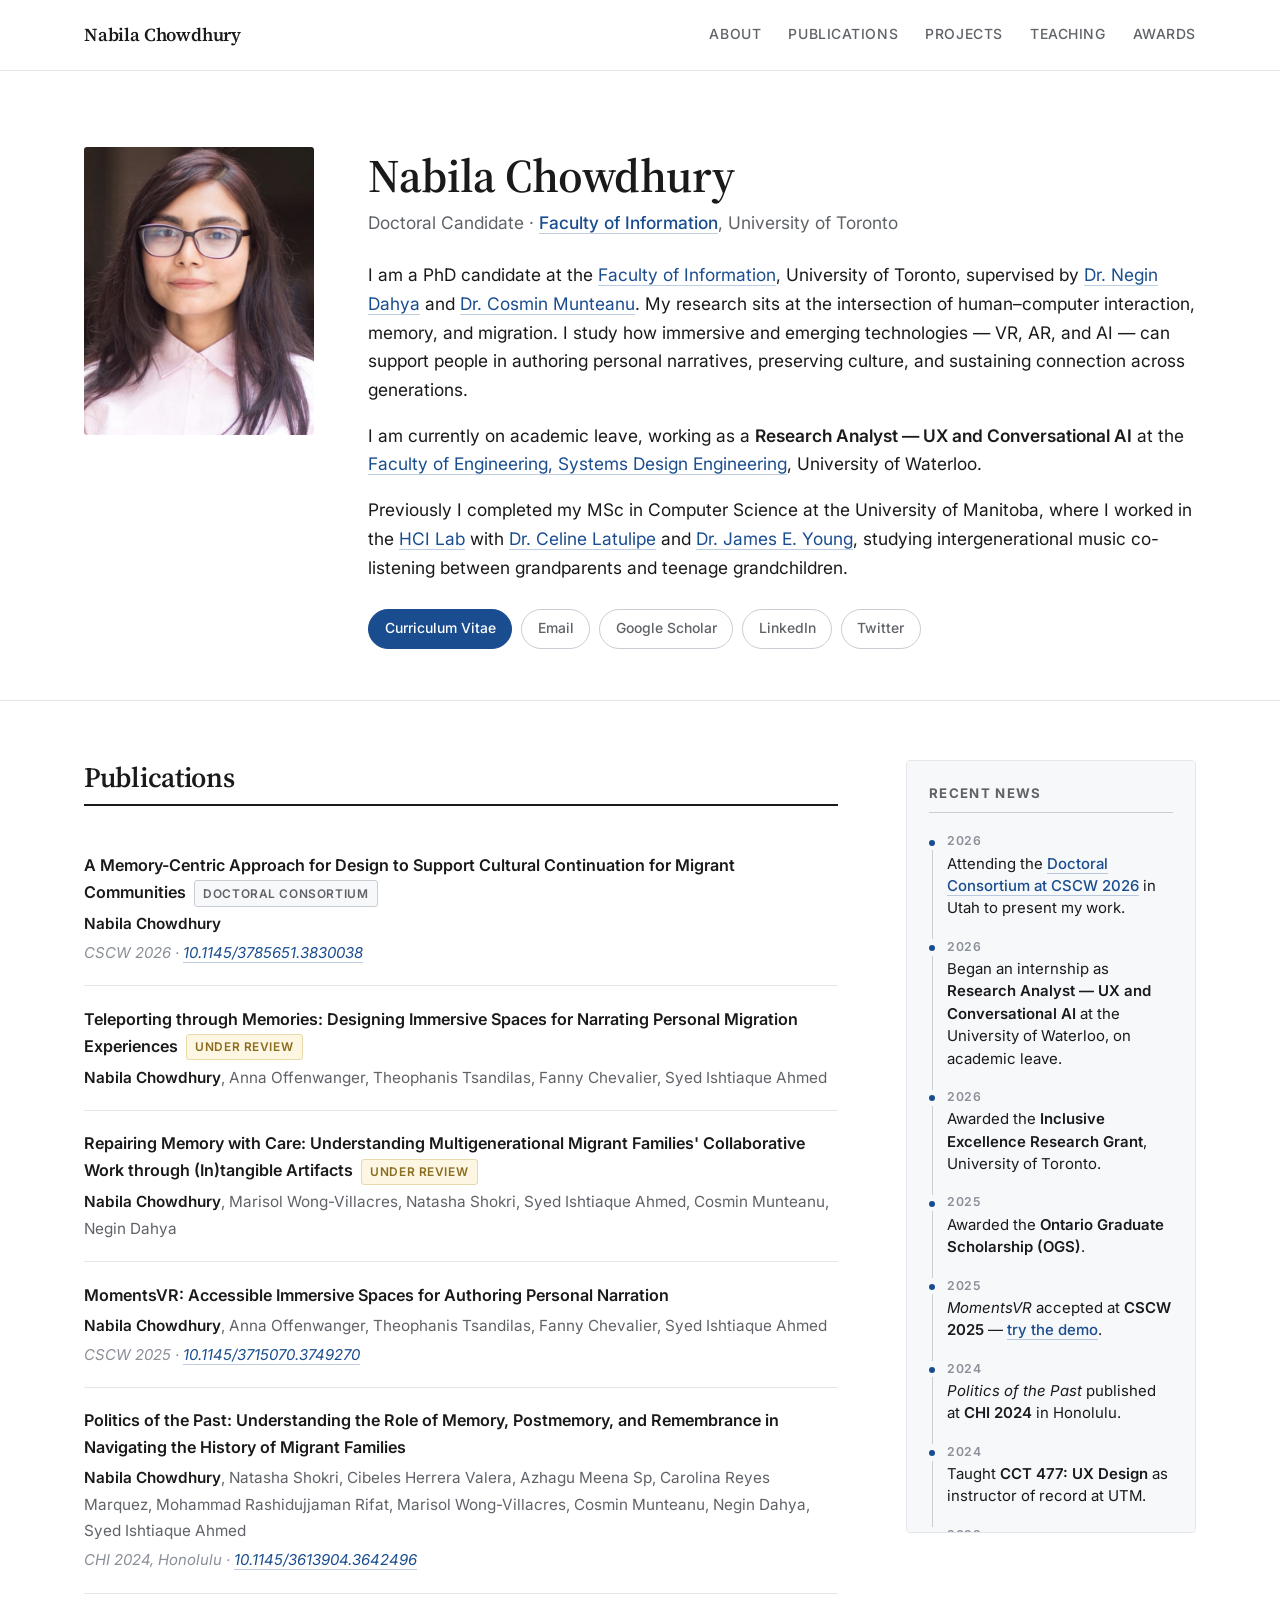
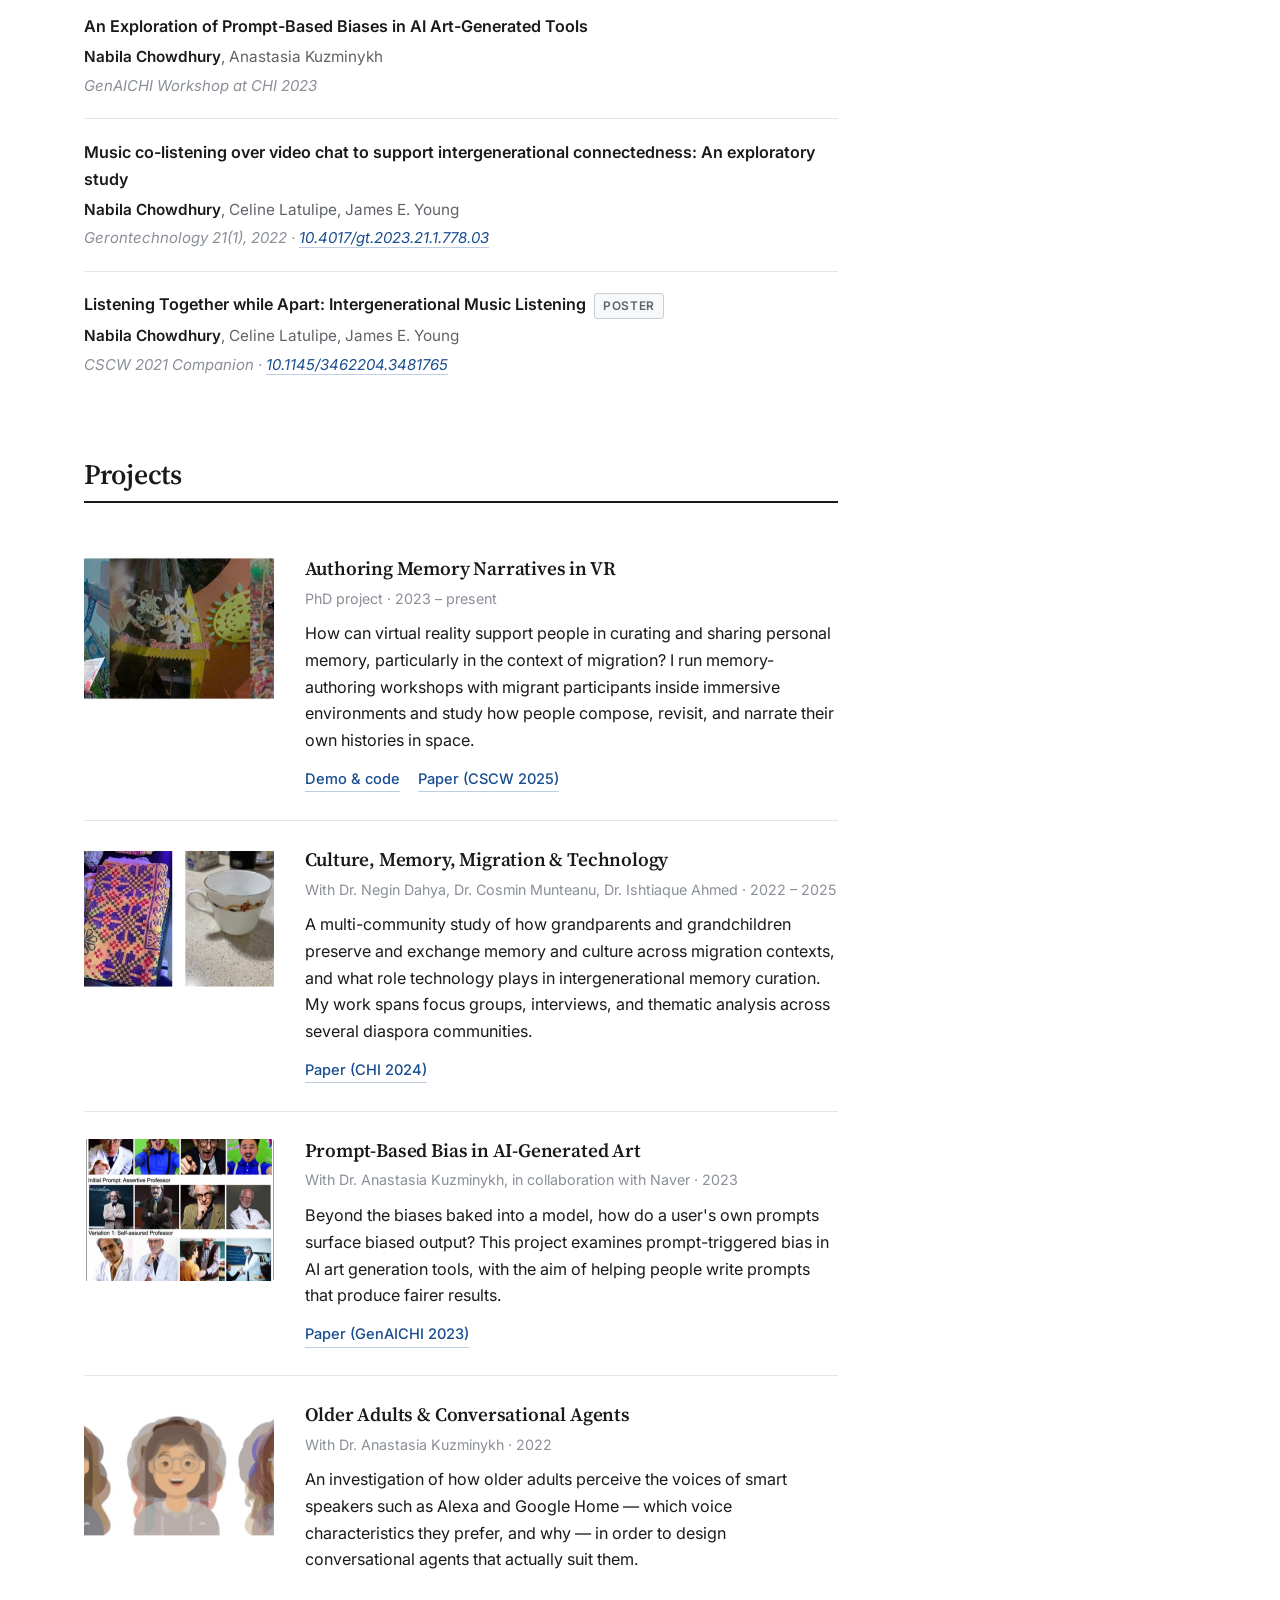
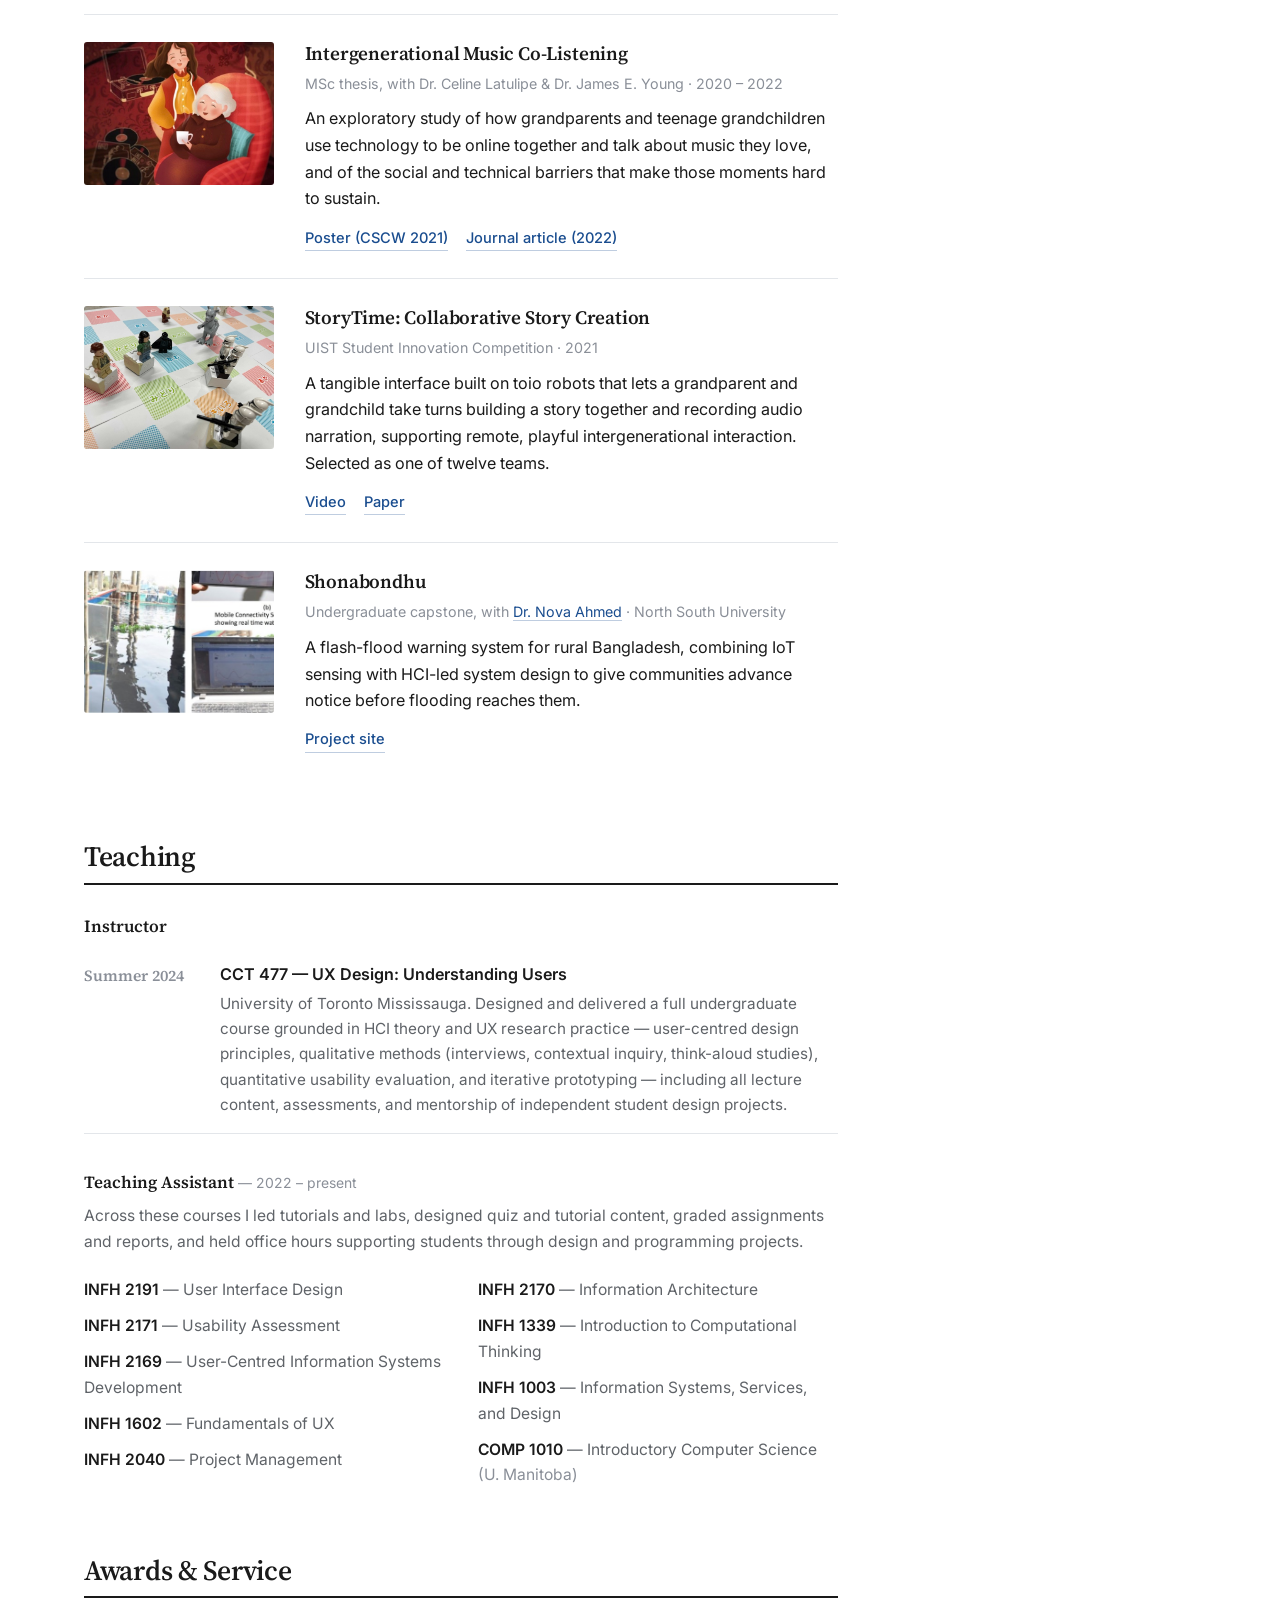
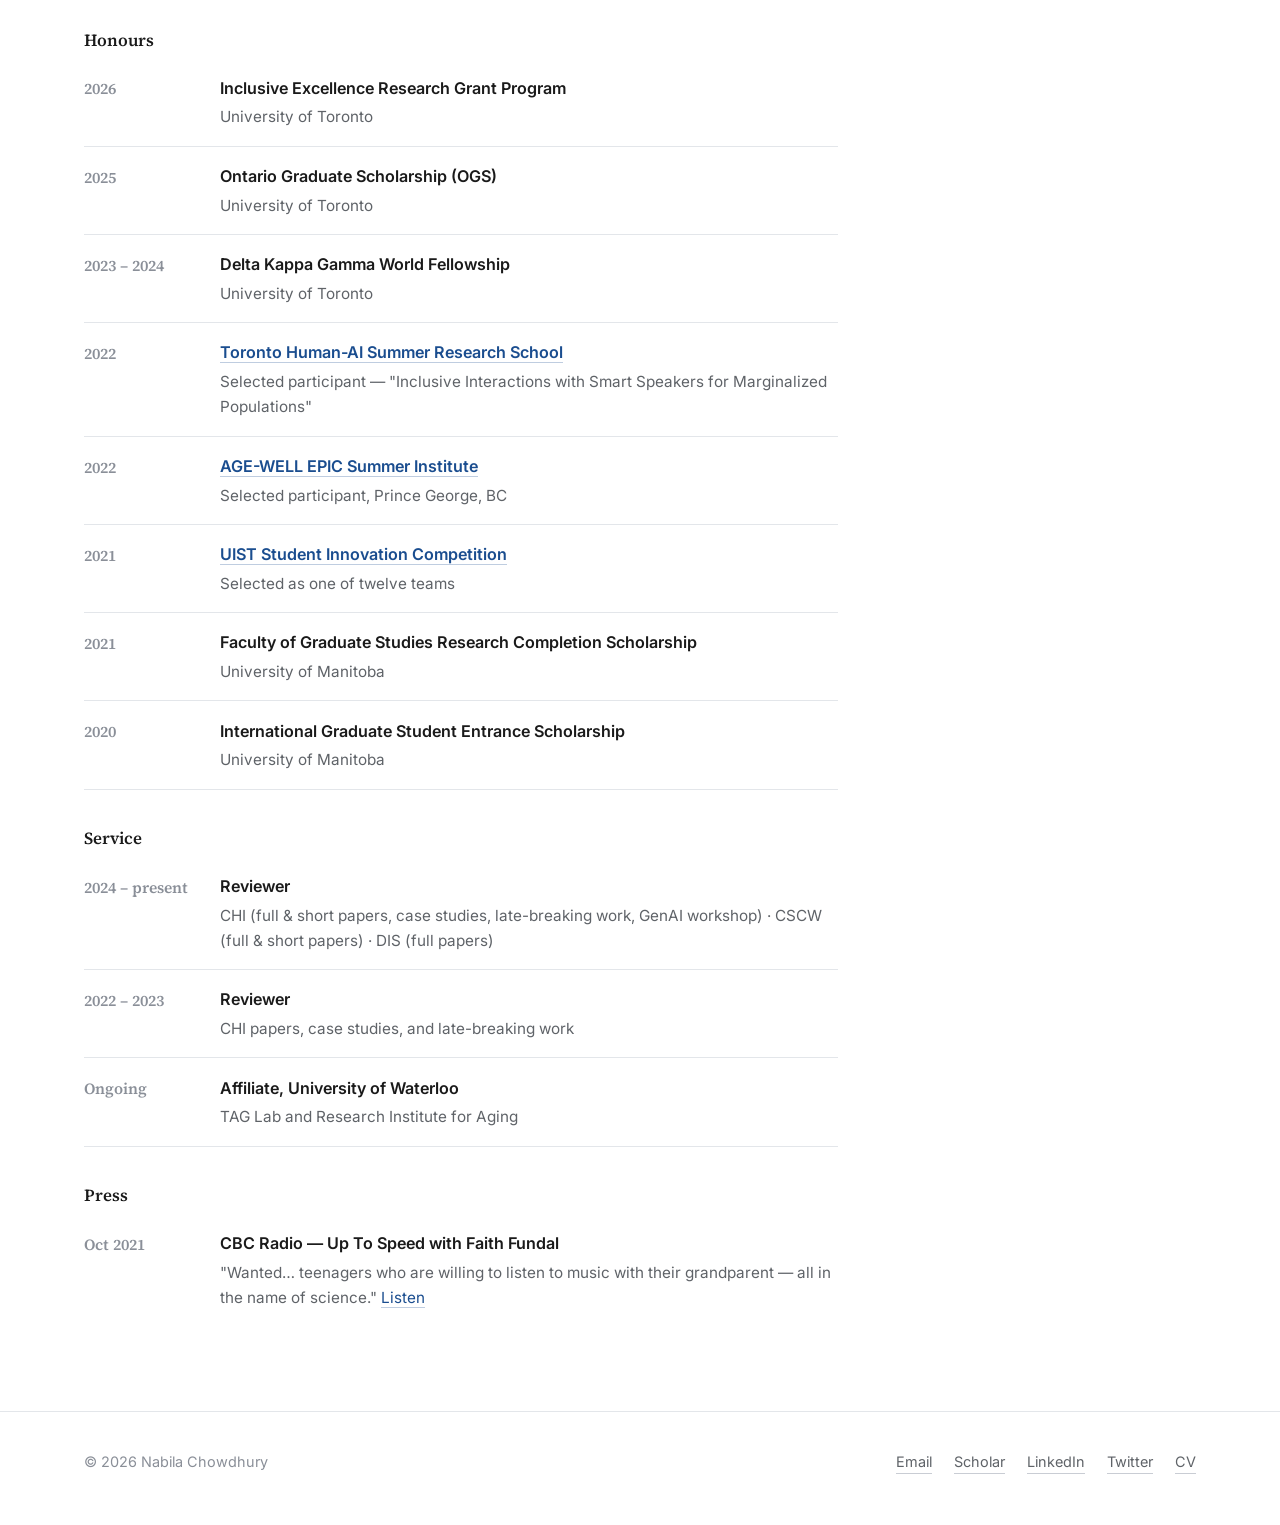
==== commit 97ad117e: "Added CV renewed and added index.html" ====
--- a/index.html
+++ b/index.html
@@ -17,8 +17,8 @@
 		<a href="#top" class="brand">Nabila Chowdhury</a>
 		<nav>
 			<a href="#about">About</a>
-			<a href="#research">Research</a>
 			<a href="#publications">Publications</a>
+			<a href="#projects">Projects</a>
 			<a href="#teaching">Teaching</a>
 			<a href="#awards">Awards</a>
 		</nav>
@@ -47,6 +47,11 @@
 							connection across generations.
 						</p>
 						<p>
+							I am currently on academic leave, working as a <strong>Research Analyst &mdash; UX and Conversational AI</strong> at the
+							<a href="https://uwaterloo.ca/systems-design-engineering/" target="_blank" rel="noopener">Faculty of Engineering, Systems Design Engineering</a>,
+							University of Waterloo.
+						</p>
+						<p>
 							Previously I completed my MSc in Computer Science at the University of Manitoba, where I worked in the
 							<a href="http://hci.cs.umanitoba.ca/" target="_blank" rel="noopener">HCI Lab</a> with
 							<a href="https://celinelatulipe.net/" target="_blank" rel="noopener">Dr.&nbsp;Celine Latulipe</a> and
@@ -72,9 +77,60 @@
 
 			<div class="content">
 
-				<!-- ===== Research ===== -->
-				<section class="section" id="research">
-					<h2>Research</h2>
+				<!-- ===== Publications ===== -->
+				<section class="section" id="publications">
+					<h2>Publications</h2>
+
+					<div class="pub">
+						<span class="title">A Memory-Centric Approach for Design to Support Cultural Continuation for Migrant Communities<span class="tag">Doctoral Consortium</span></span>
+						<span class="authors"><span class="me">Nabila Chowdhury</span></span>
+						<span class="venue">CSCW 2026 &middot; <a href="https://doi.org/10.1145/3785651.3830038" target="_blank" rel="noopener">10.1145/3785651.3830038</a></span>
+					</div>
+
+					<div class="pub">
+						<span class="title">Teleporting through Memories: Designing Immersive Spaces for Narrating Personal Migration Experiences<span class="tag review">Under review</span></span>
+						<span class="authors"><span class="me">Nabila Chowdhury</span>, Anna Offenwanger, Theophanis Tsandilas, Fanny Chevalier, Syed Ishtiaque Ahmed</span>
+					</div>
+
+					<div class="pub">
+						<span class="title">Repairing Memory with Care: Understanding Multigenerational Migrant Families' Collaborative Work through (In)tangible Artifacts<span class="tag review">Under review</span></span>
+						<span class="authors"><span class="me">Nabila Chowdhury</span>, Marisol Wong-Villacres, Natasha Shokri, Syed Ishtiaque Ahmed, Cosmin Munteanu, Negin Dahya</span>
+					</div>
+
+					<div class="pub">
+						<span class="title">MomentsVR: Accessible Immersive Spaces for Authoring Personal Narration</span>
+						<span class="authors"><span class="me">Nabila Chowdhury</span>, Anna Offenwanger, Theophanis Tsandilas, Fanny Chevalier, Syed Ishtiaque Ahmed</span>
+						<span class="venue">CSCW 2025 &middot; <a href="https://dl.acm.org/doi/full/10.1145/3715070.3749270" target="_blank" rel="noopener">10.1145/3715070.3749270</a></span>
+					</div>
+
+					<div class="pub">
+						<span class="title">Politics of the Past: Understanding the Role of Memory, Postmemory, and Remembrance in Navigating the History of Migrant Families</span>
+						<span class="authors"><span class="me">Nabila Chowdhury</span>, Natasha Shokri, Cibeles Herrera Valera, Azhagu Meena Sp, Carolina Reyes Marquez, Mohammad Rashidujjaman Rifat, Marisol Wong-Villacres, Cosmin Munteanu, Negin Dahya, Syed Ishtiaque Ahmed</span>
+						<span class="venue">CHI 2024, Honolulu &middot; <a href="https://doi.org/10.1145/3613904.3642496" target="_blank" rel="noopener">10.1145/3613904.3642496</a></span>
+					</div>
+
+					<div class="pub">
+						<span class="title">An Exploration of Prompt-Based Biases in AI Art-Generated Tools</span>
+						<span class="authors"><span class="me">Nabila Chowdhury</span>, Anastasia Kuzminykh</span>
+						<span class="venue">GenAICHI Workshop at CHI 2023</span>
+					</div>
+
+					<div class="pub">
+						<span class="title">Music co-listening over video chat to support intergenerational connectedness: An exploratory study</span>
+						<span class="authors"><span class="me">Nabila Chowdhury</span>, Celine Latulipe, James E. Young</span>
+						<span class="venue">Gerontechnology 21(1), 2022 &middot; <a href="https://doi.org/10.4017/gt.2023.21.1.778.03" target="_blank" rel="noopener">10.4017/gt.2023.21.1.778.03</a></span>
+					</div>
+
+					<div class="pub">
+						<span class="title">Listening Together while Apart: Intergenerational Music Listening<span class="tag">Poster</span></span>
+						<span class="authors"><span class="me">Nabila Chowdhury</span>, Celine Latulipe, James E. Young</span>
+						<span class="venue">CSCW 2021 Companion &middot; <a href="https://dl.acm.org/doi/pdf/10.1145/3462204.3481765" target="_blank" rel="noopener">10.1145/3462204.3481765</a></span>
+					</div>
+				</section>
+
+				<!-- ===== Projects ===== -->
+				<section class="section" id="projects">
+					<h2>Projects</h2>
 
 					<article class="project">
 						<img src="images/web/VR_2.jpg" alt="" class="project-thumb" />
@@ -183,51 +239,6 @@
 							</div>
 						</div>
 					</article>
-				</section>
-
-				<!-- ===== Publications ===== -->
-				<section class="section" id="publications">
-					<h2>Publications</h2>
-
-					<div class="pub">
-						<span class="title">Teleporting through Memories: Designing Immersive Spaces for Narrating Personal Migration Experiences<span class="tag review">Under review</span></span>
-						<span class="authors"><span class="me">Nabila Chowdhury</span>, Anna Offenwanger, Theophanis Tsandilas, Fanny Chevalier, Syed Ishtiaque Ahmed</span>
-					</div>
-
-					<div class="pub">
-						<span class="title">Repairing Memory with Care: Understanding Multigenerational Migrant Families' Collaborative Work through (In)tangible Artifacts<span class="tag review">Under review</span></span>
-						<span class="authors"><span class="me">Nabila Chowdhury</span>, Marisol Wong-Villacres, Natasha Shokri, Syed Ishtiaque Ahmed, Cosmin Munteanu, Negin Dahya</span>
-					</div>
-
-					<div class="pub">
-						<span class="title">MomentsVR: Accessible Immersive Spaces for Authoring Personal Narration</span>
-						<span class="authors"><span class="me">Nabila Chowdhury</span>, Anna Offenwanger, Theophanis Tsandilas, Fanny Chevalier, Syed Ishtiaque Ahmed</span>
-						<span class="venue">CSCW 2025 &middot; <a href="https://dl.acm.org/doi/full/10.1145/3715070.3749270" target="_blank" rel="noopener">10.1145/3715070.3749270</a></span>
-					</div>
-
-					<div class="pub">
-						<span class="title">Politics of the Past: Understanding the Role of Memory, Postmemory, and Remembrance in Navigating the History of Migrant Families</span>
-						<span class="authors"><span class="me">Nabila Chowdhury</span>, Natasha Shokri, Cibeles Herrera Valera, Azhagu Meena Sp, Carolina Reyes Marquez, Mohammad Rashidujjaman Rifat, Marisol Wong-Villacres, Cosmin Munteanu, Negin Dahya, Syed Ishtiaque Ahmed</span>
-						<span class="venue">CHI 2024, Honolulu &middot; <a href="https://doi.org/10.1145/3613904.3642496" target="_blank" rel="noopener">10.1145/3613904.3642496</a></span>
-					</div>
-
-					<div class="pub">
-						<span class="title">An Exploration of Prompt-Based Biases in AI Art-Generated Tools</span>
-						<span class="authors"><span class="me">Nabila Chowdhury</span>, Anastasia Kuzminykh</span>
-						<span class="venue">GenAICHI Workshop at CHI 2023</span>
-					</div>
-
-					<div class="pub">
-						<span class="title">Music co-listening over video chat to support intergenerational connectedness: An exploratory study</span>
-						<span class="authors"><span class="me">Nabila Chowdhury</span>, Celine Latulipe, James E. Young</span>
-						<span class="venue">Gerontechnology 21(1), 2022 &middot; <a href="https://doi.org/10.4017/gt.2023.21.1.778.03" target="_blank" rel="noopener">10.4017/gt.2023.21.1.778.03</a></span>
-					</div>
-
-					<div class="pub">
-						<span class="title">Listening Together while Apart: Intergenerational Music Listening<span class="tag">Poster</span></span>
-						<span class="authors"><span class="me">Nabila Chowdhury</span>, Celine Latulipe, James E. Young</span>
-						<span class="venue">CSCW 2021 Companion &middot; <a href="https://dl.acm.org/doi/pdf/10.1145/3462204.3481765" target="_blank" rel="noopener">10.1145/3462204.3481765</a></span>
-					</div>
 				</section>
 
 				<!-- ===== Teaching ===== -->
@@ -358,6 +369,15 @@
 				<ol>
 					<li>
 						<span class="date">2026</span>
+						Attending the <strong><a href="https://doi.org/10.1145/3785651.3830038" target="_blank" rel="noopener">Doctoral Consortium at CSCW 2026</a></strong> in Utah to present my work.
+					</li>
+					<li>
+						<span class="date">2026</span>
+						Began an internship as <strong>Research Analyst &mdash; UX and Conversational AI</strong> at the
+						University of Waterloo, on academic leave.
+					</li>
+					<li>
+						<span class="date">2026</span>
 						Awarded the <strong>Inclusive Excellence Research Grant</strong>, University of Toronto.
 					</li>
 					<li>
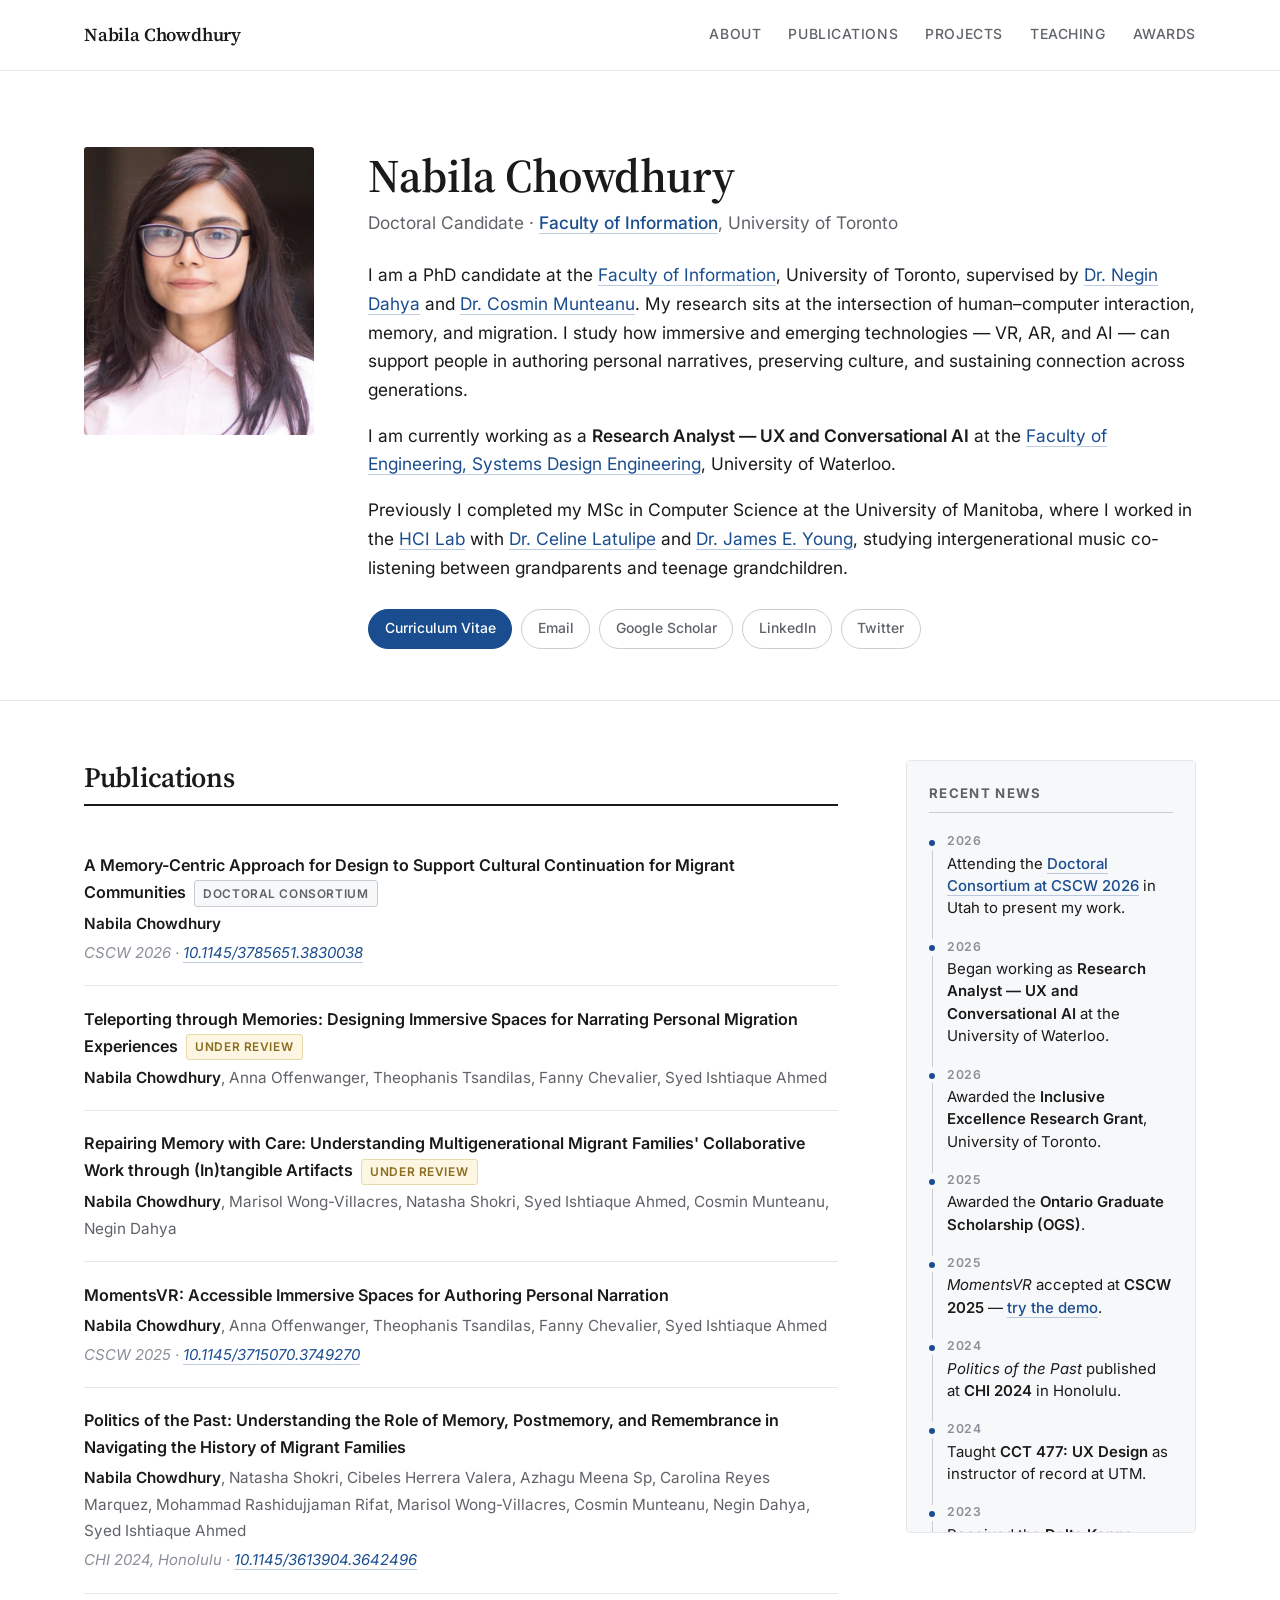
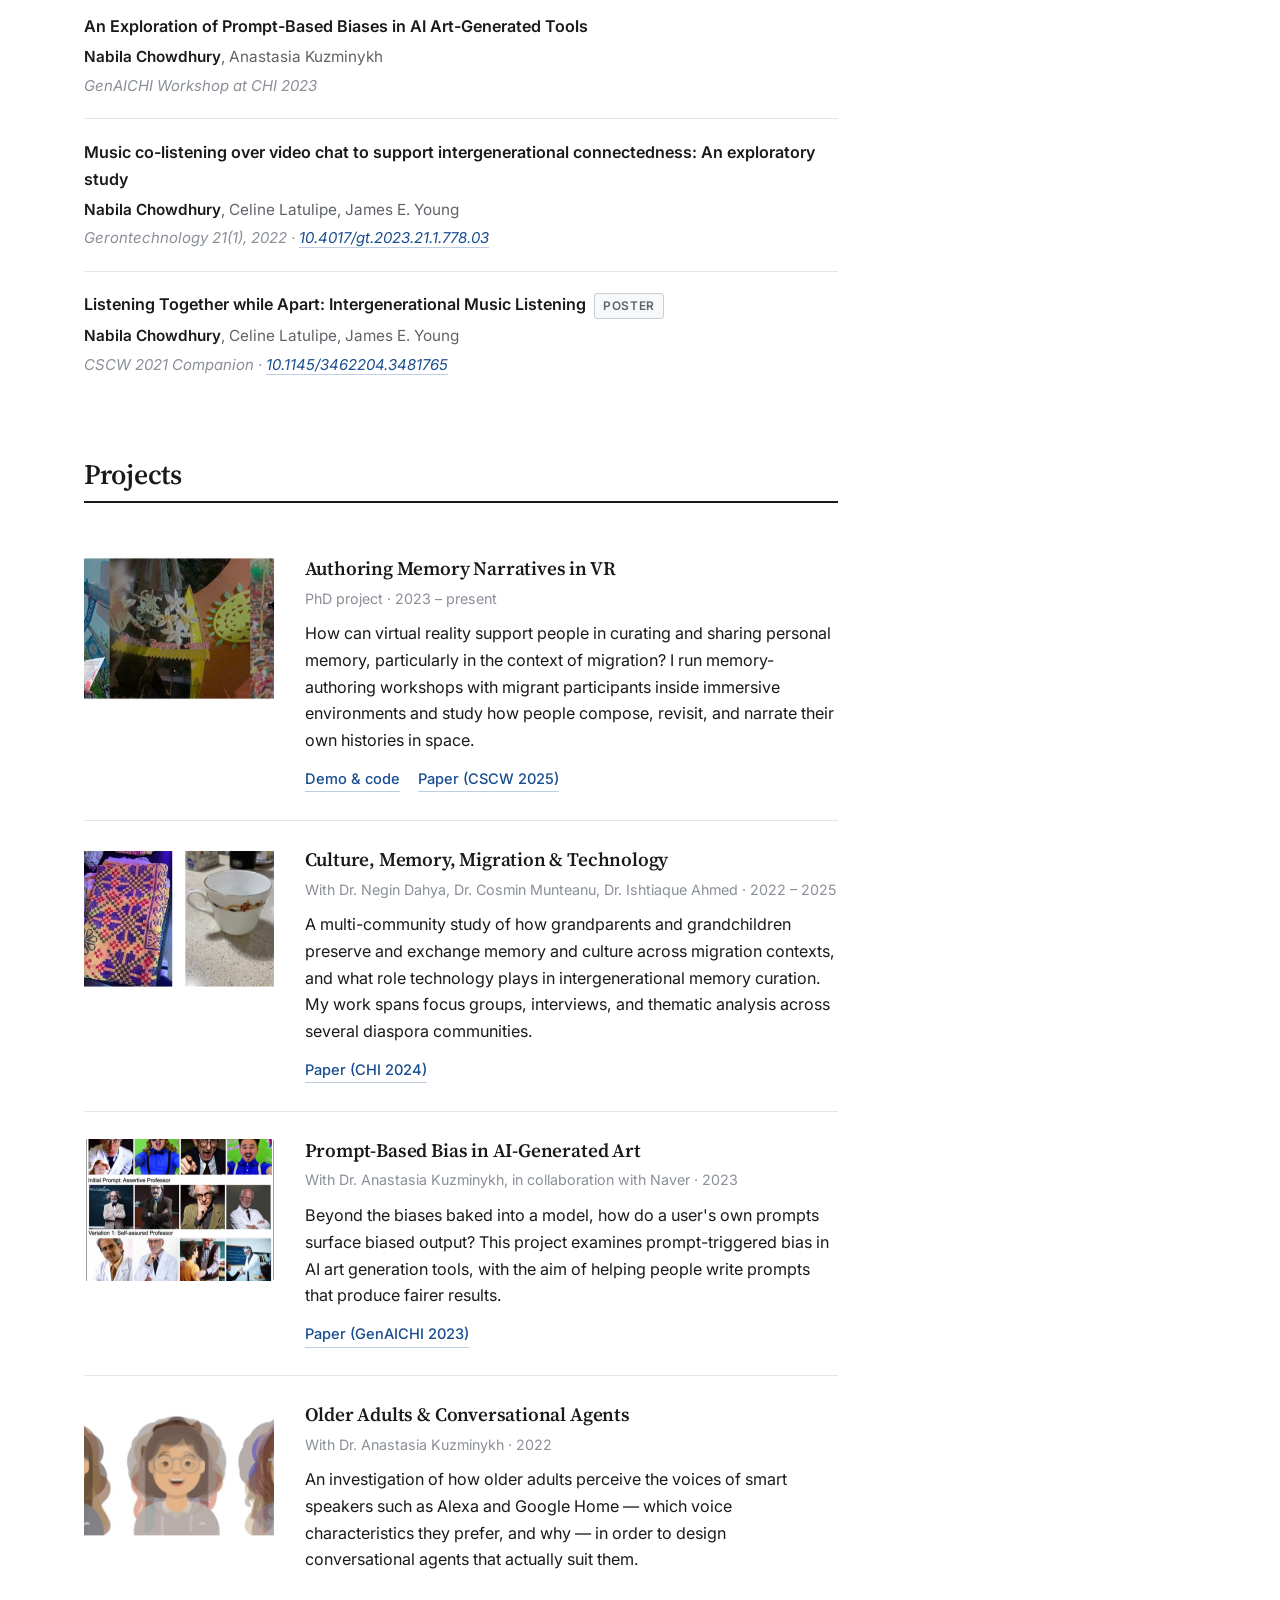
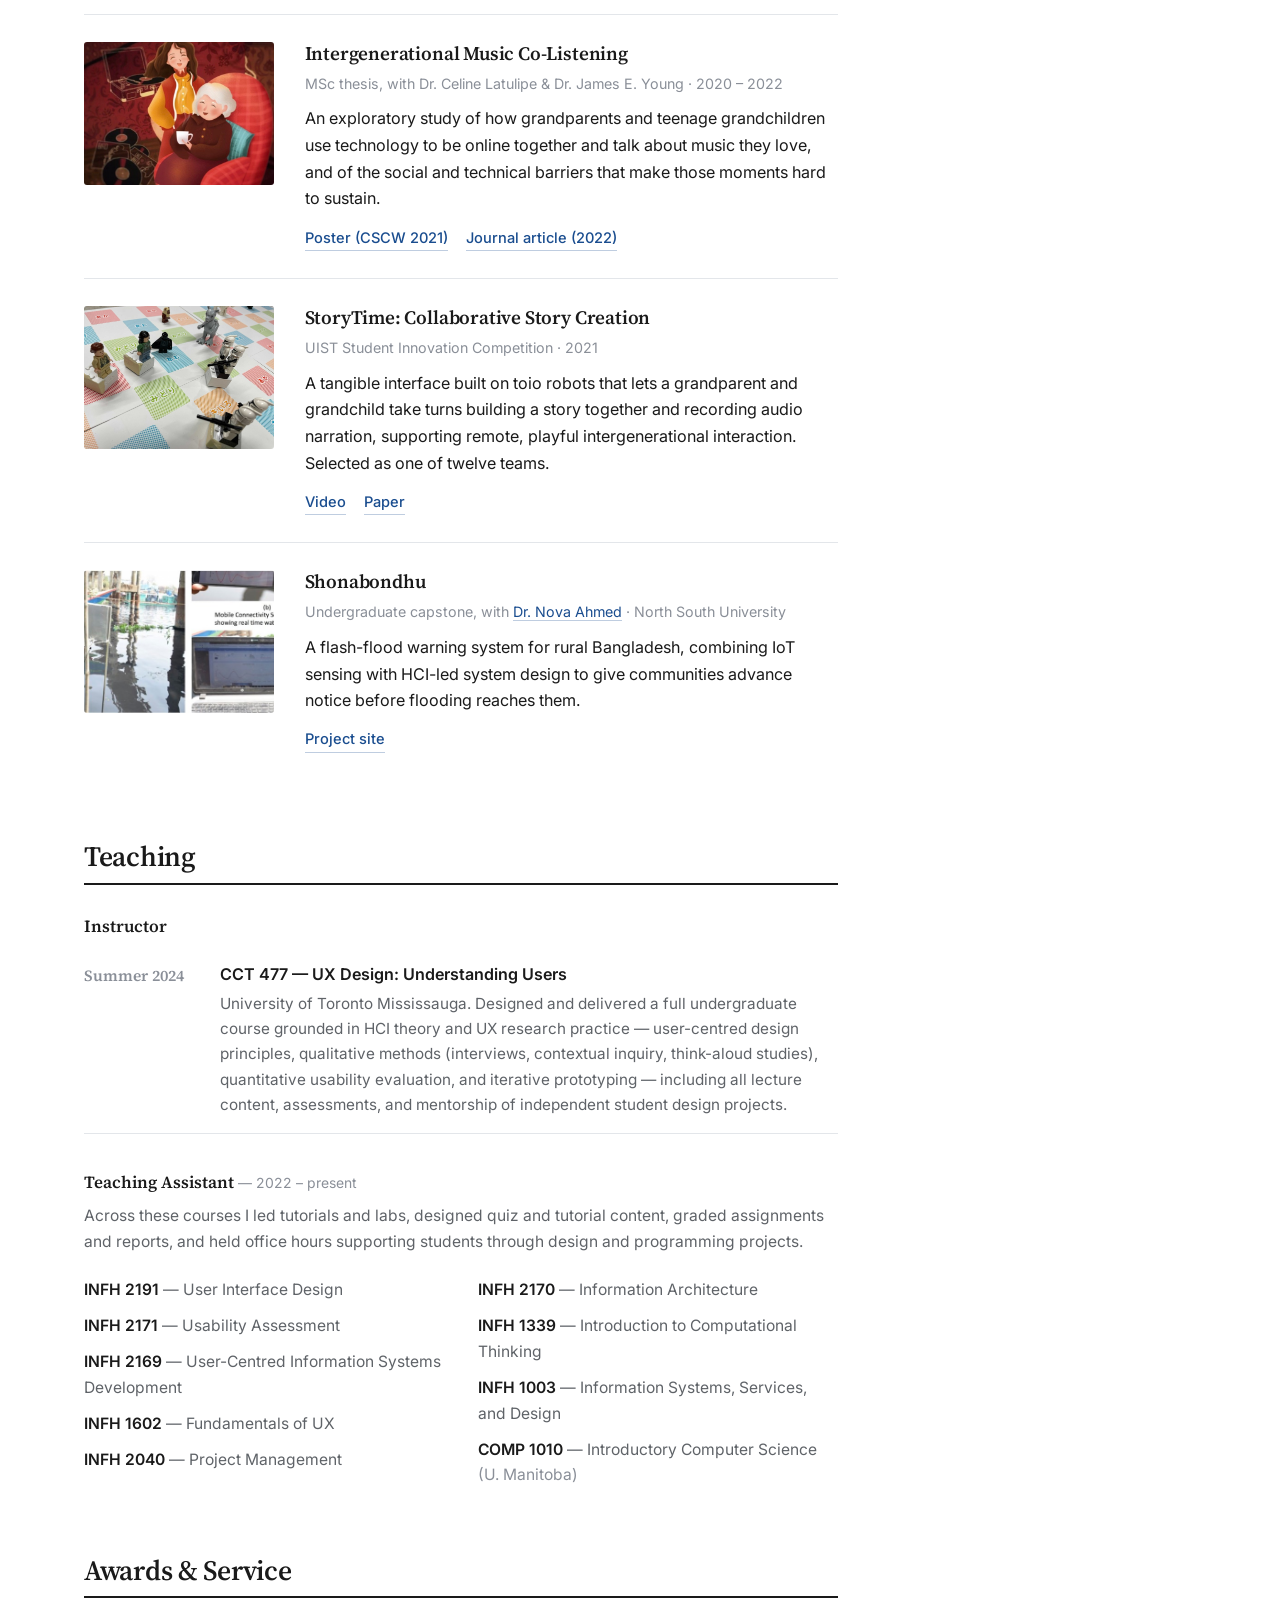
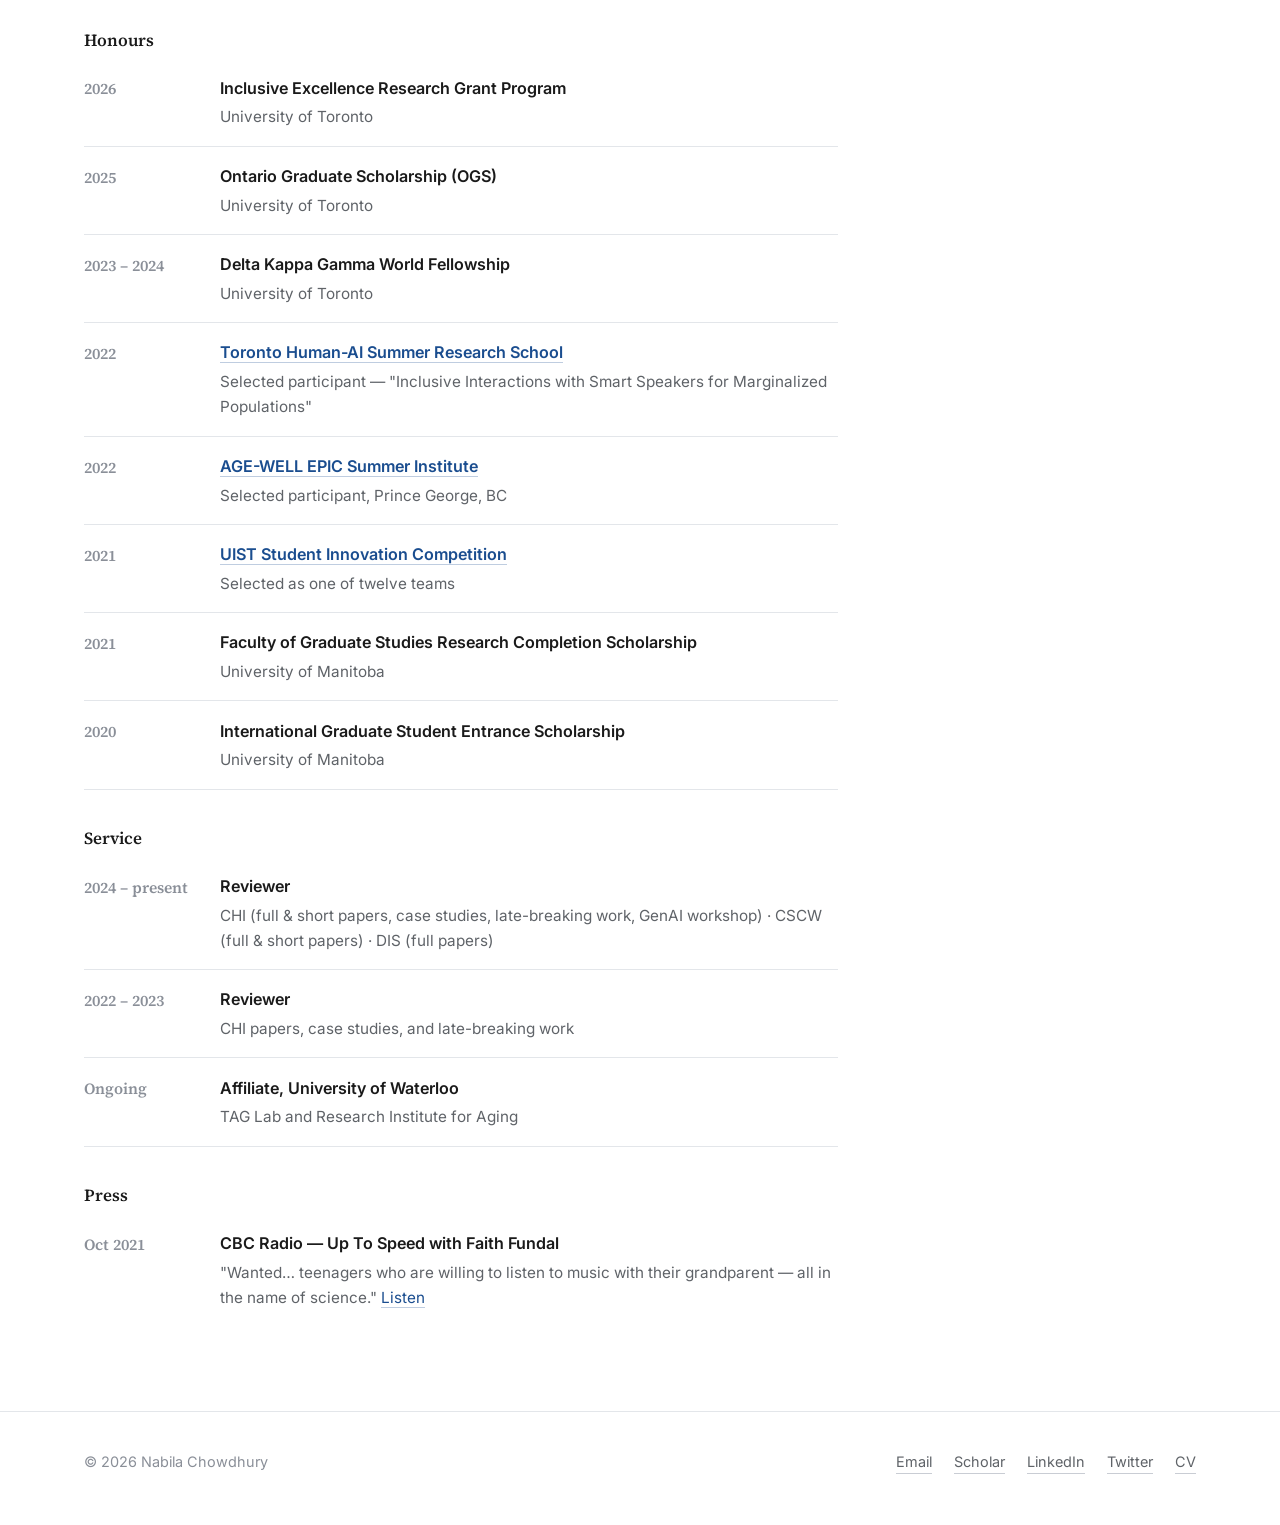
==== commit 3dc0a994: "link update" ====
--- a/index.html
+++ b/index.html
@@ -41,13 +41,13 @@
 						<p>
 							I am a PhD candidate at the <a href="https://ischool.utoronto.ca/" target="_blank" rel="noopener">Faculty of Information</a>, University of Toronto, supervised by
 							<a href="https://www.negindahya.ca/" target="_blank" rel="noopener">Dr.&nbsp;Negin Dahya</a> and
-							<a href="https://www.cs.utoronto.ca/~munteanu/" target="_blank" rel="noopener">Dr.&nbsp;Cosmin Munteanu</a>.
+							<a href="https://uwaterloo.ca/systems-design-engineering/profile/c2muntea" target="_blank" rel="noopener">Dr.&nbsp;Cosmin Munteanu</a>.
 							My research sits at the intersection of human–computer interaction, memory, and migration. I study how immersive and emerging
 							technologies — VR, AR, and AI — can support people in authoring personal narratives, preserving culture, and sustaining
 							connection across generations.
 						</p>
 						<p>
-							I am currently on academic leave, working as a <strong>Research Analyst &mdash; UX and Conversational AI</strong> at the
+							I am currently working as a <strong>Research Analyst &mdash; UX and Conversational AI</strong> at the
 							<a href="https://uwaterloo.ca/systems-design-engineering/" target="_blank" rel="noopener">Faculty of Engineering, Systems Design Engineering</a>,
 							University of Waterloo.
 						</p>
@@ -373,8 +373,8 @@
 					</li>
 					<li>
 						<span class="date">2026</span>
-						Began an internship as <strong>Research Analyst &mdash; UX and Conversational AI</strong> at the
-						University of Waterloo, on academic leave.
+						Began working as <strong>Research Analyst &mdash; UX and Conversational AI</strong> at the
+						University of Waterloo.
 					</li>
 					<li>
 						<span class="date">2026</span>
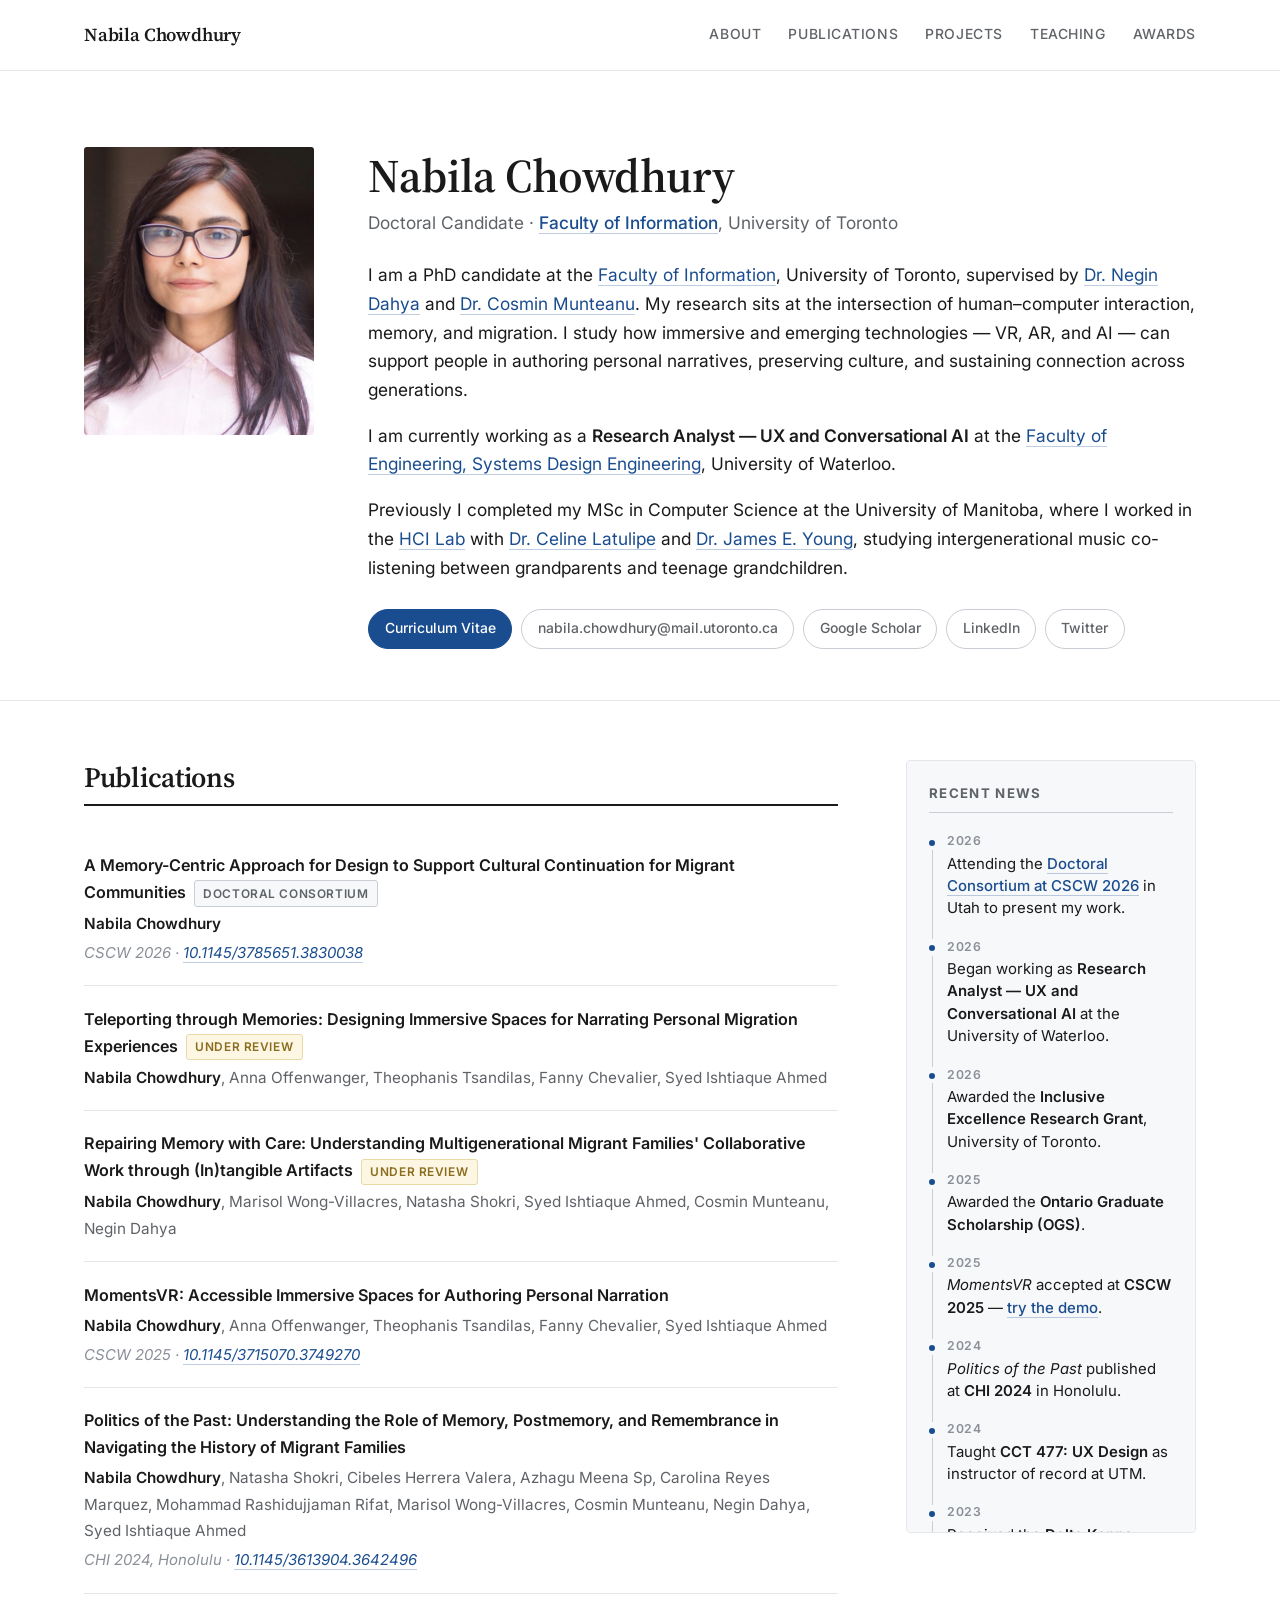
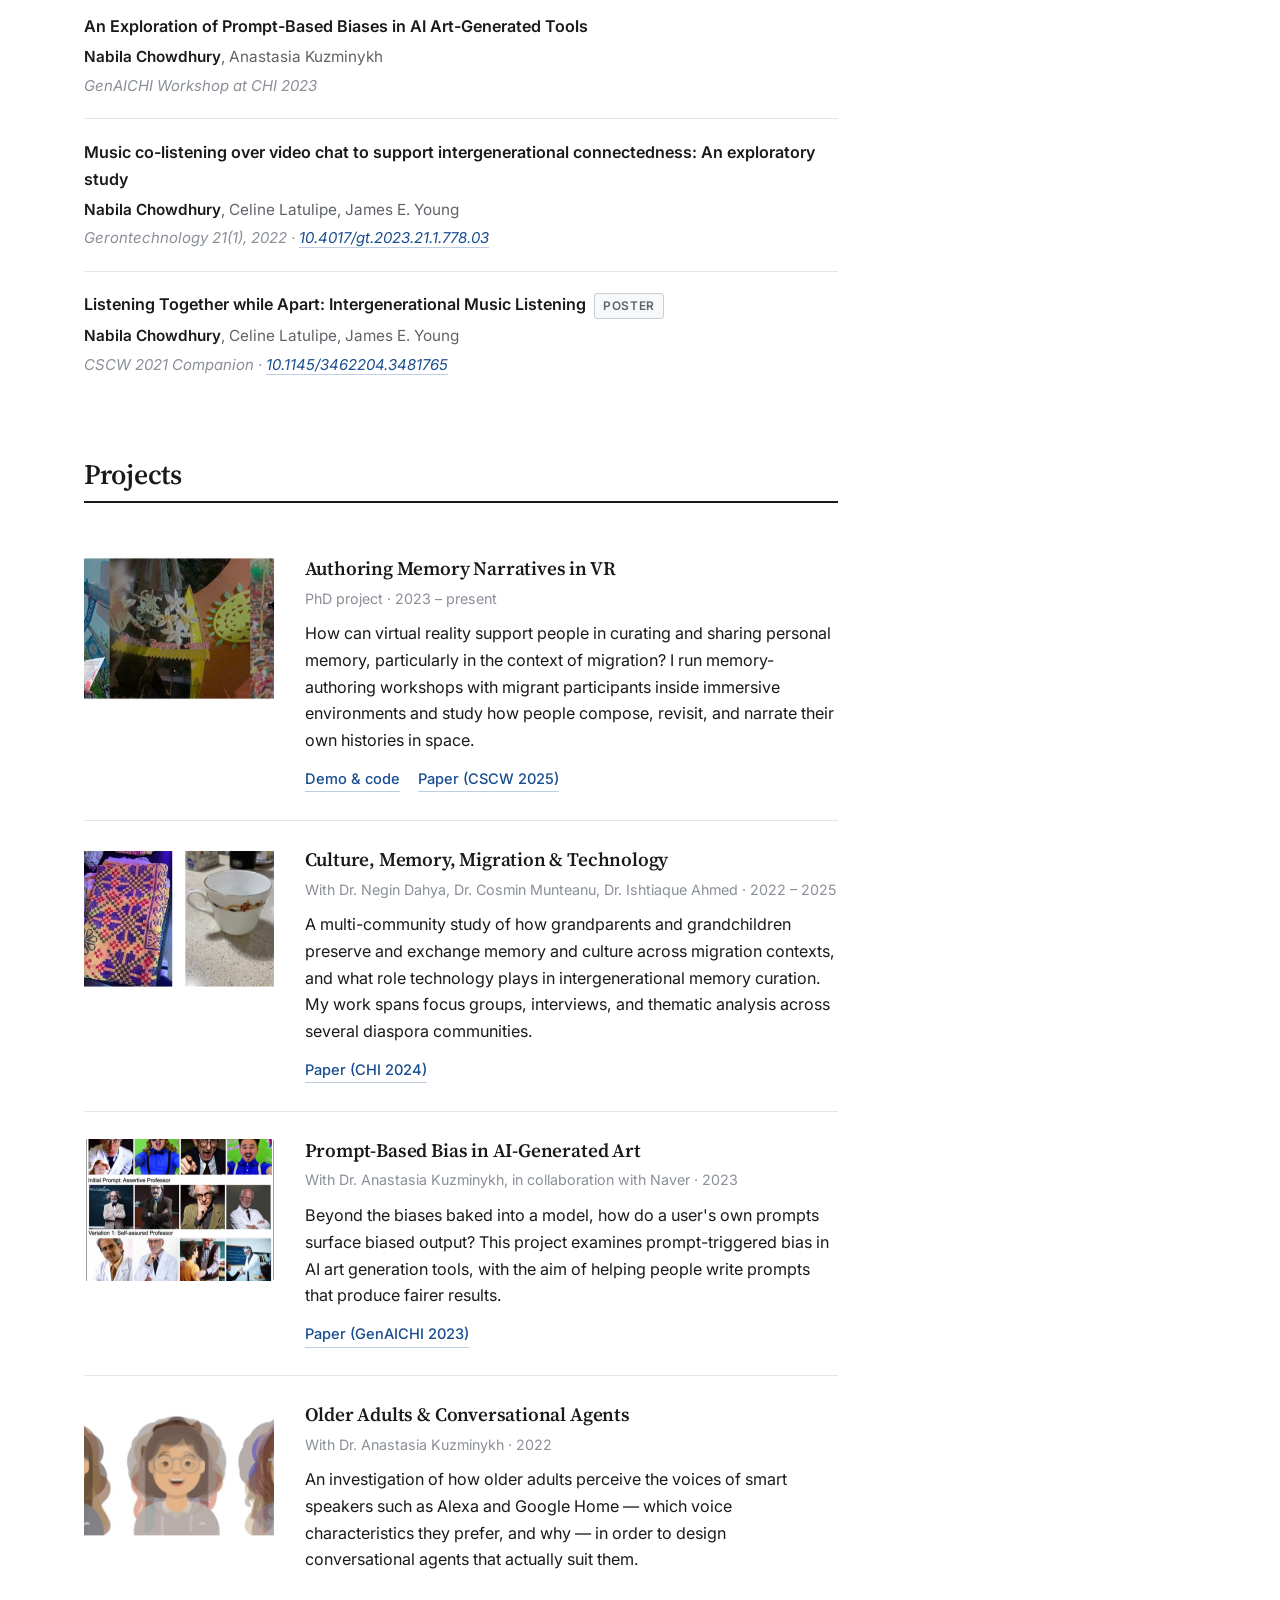
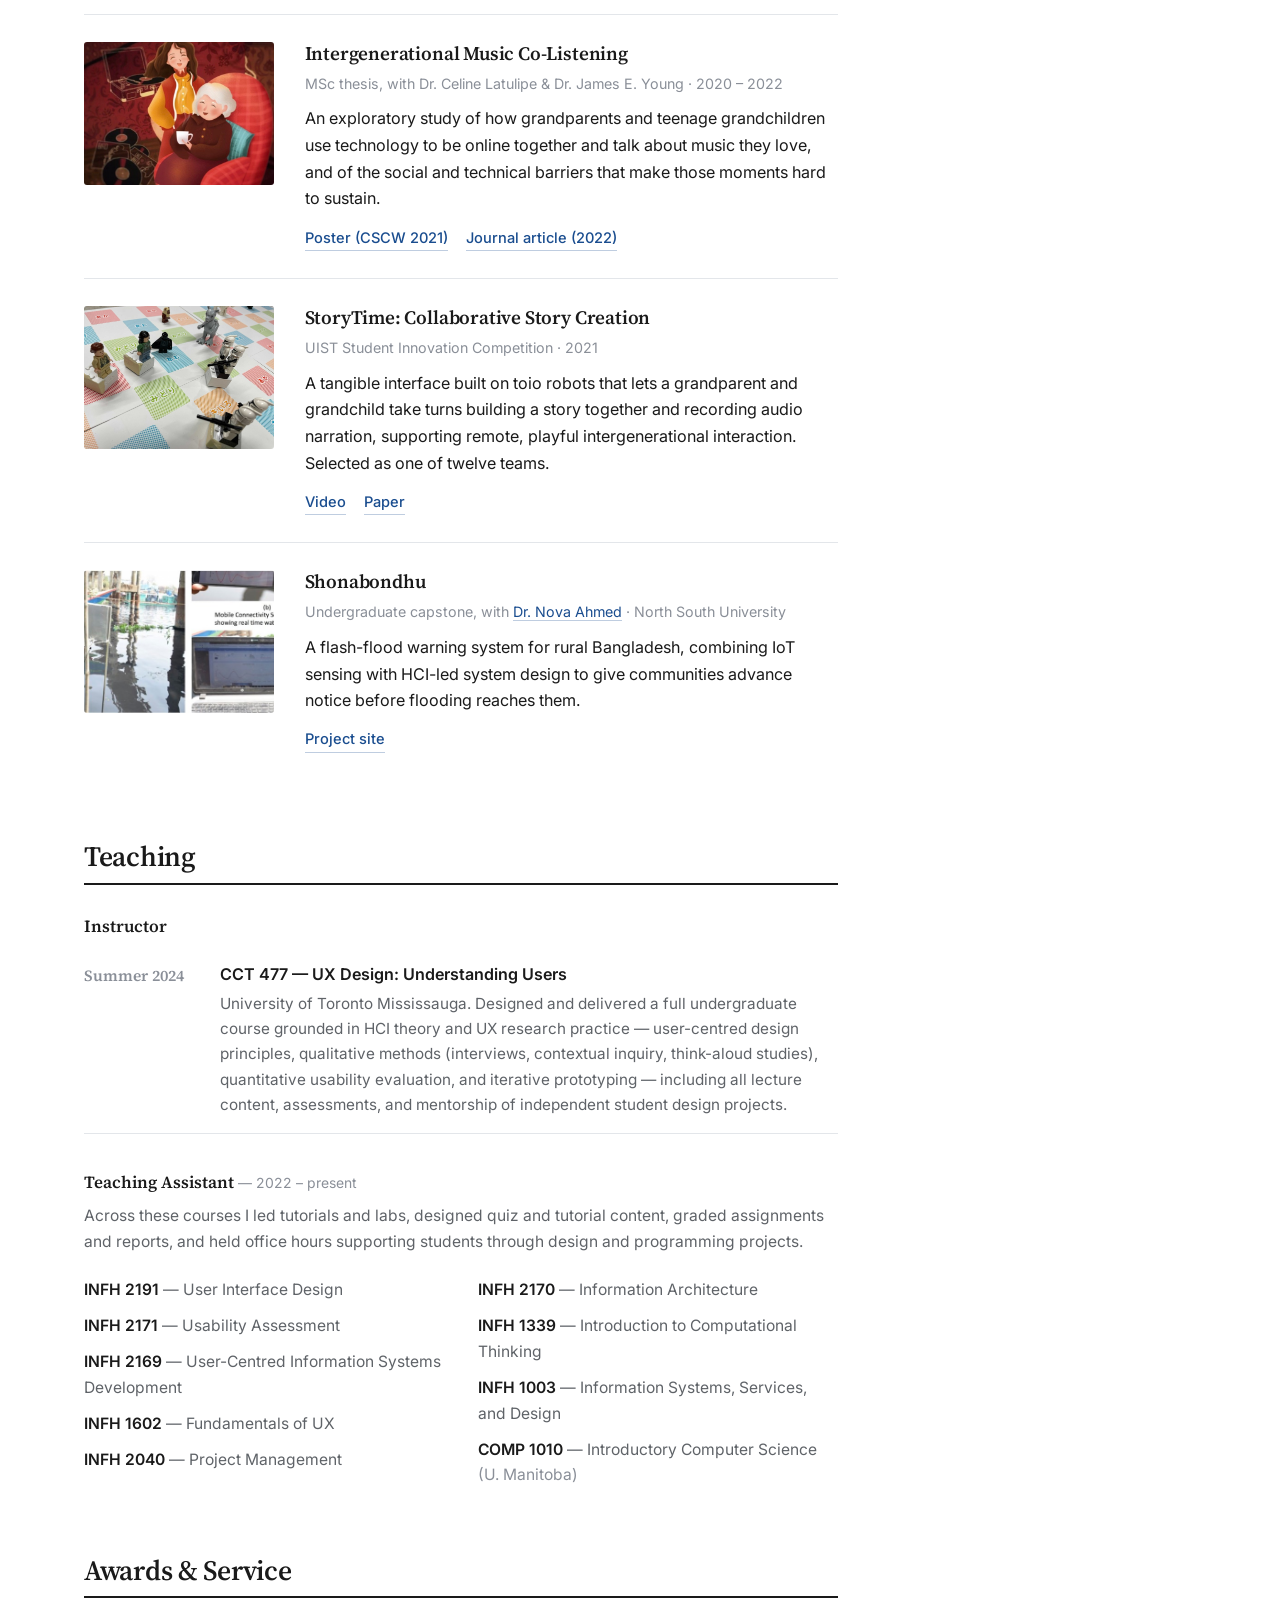
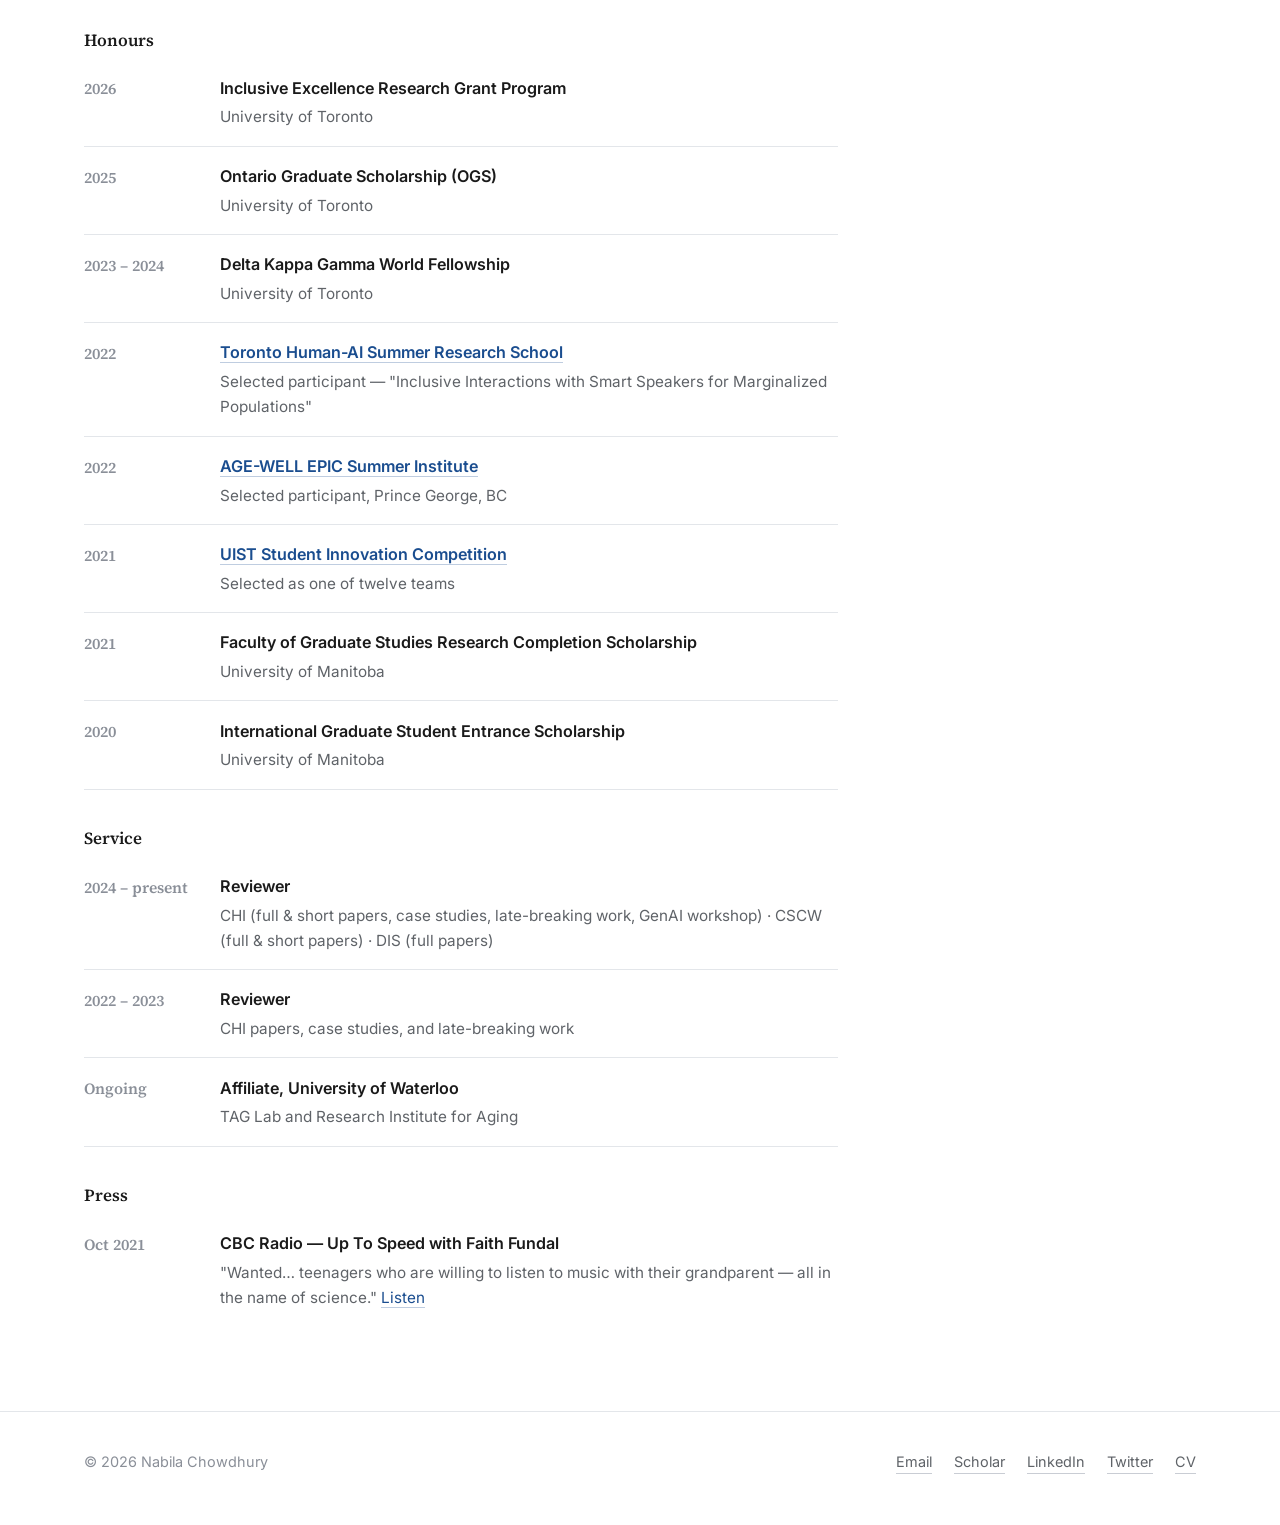
==== commit eefe4ccb: "Show email address in hero contact rail Display the address itself rather than the word "Email", so " ====
--- a/index.html
+++ b/index.html
@@ -61,7 +61,7 @@
 					</div>
 					<div class="contact-rail">
 						<a class="pill primary" href="CV_Nabila_Chowdhury.pdf" target="_blank" rel="noopener">Curriculum Vitae</a>
-						<a class="pill" href="mailto:nabila.chowdhury@mail.utoronto.ca">Email</a>
+						<a class="pill" href="mailto:nabila.chowdhury@mail.utoronto.ca">nabila.chowdhury@mail.utoronto.ca</a>
 						<a class="pill" href="https://scholar.google.ca/citations?user=iKWTvgQAAAAJ&amp;hl=en" target="_blank" rel="noopener">Google Scholar</a>
 						<a class="pill" href="https://www.linkedin.com/in/nabila-chowdhury-5a5041159/" target="_blank" rel="noopener">LinkedIn</a>
 						<a class="pill" href="https://twitter.com/nabicyy" target="_blank" rel="noopener">Twitter</a>
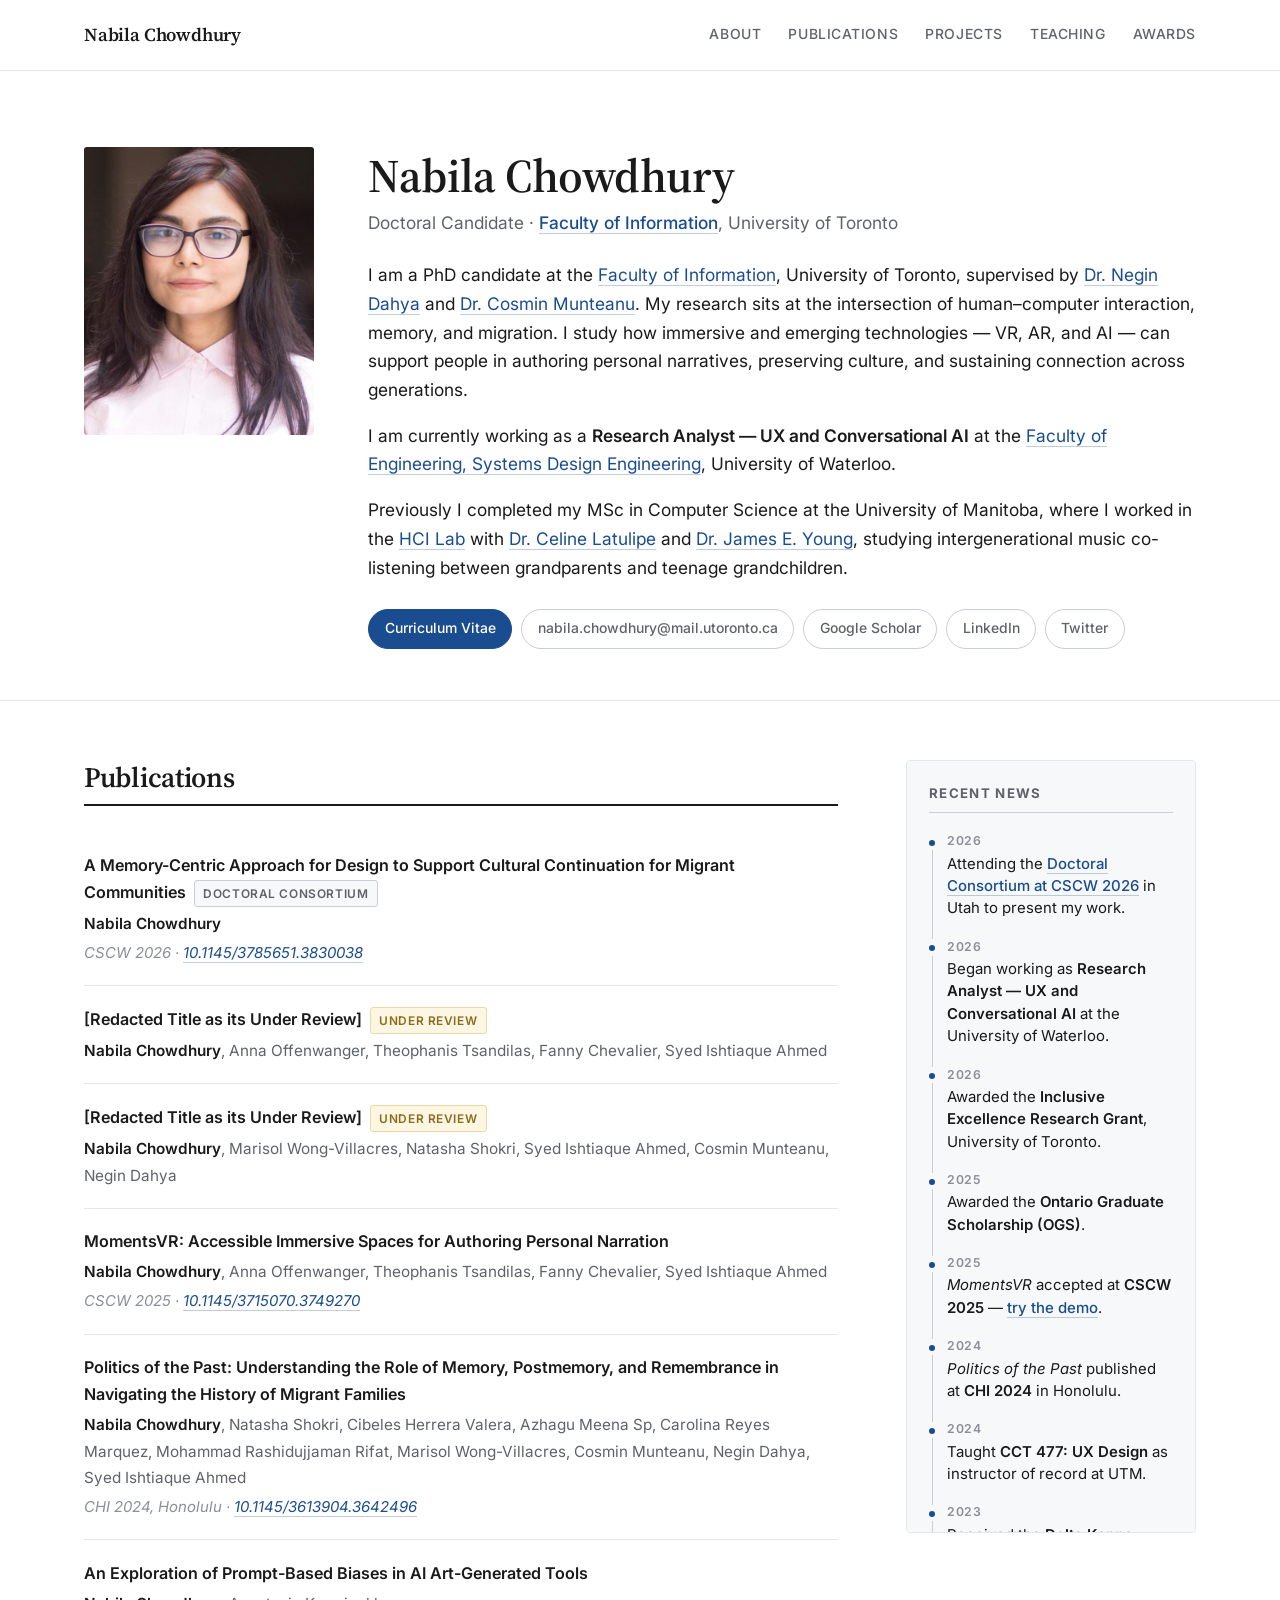
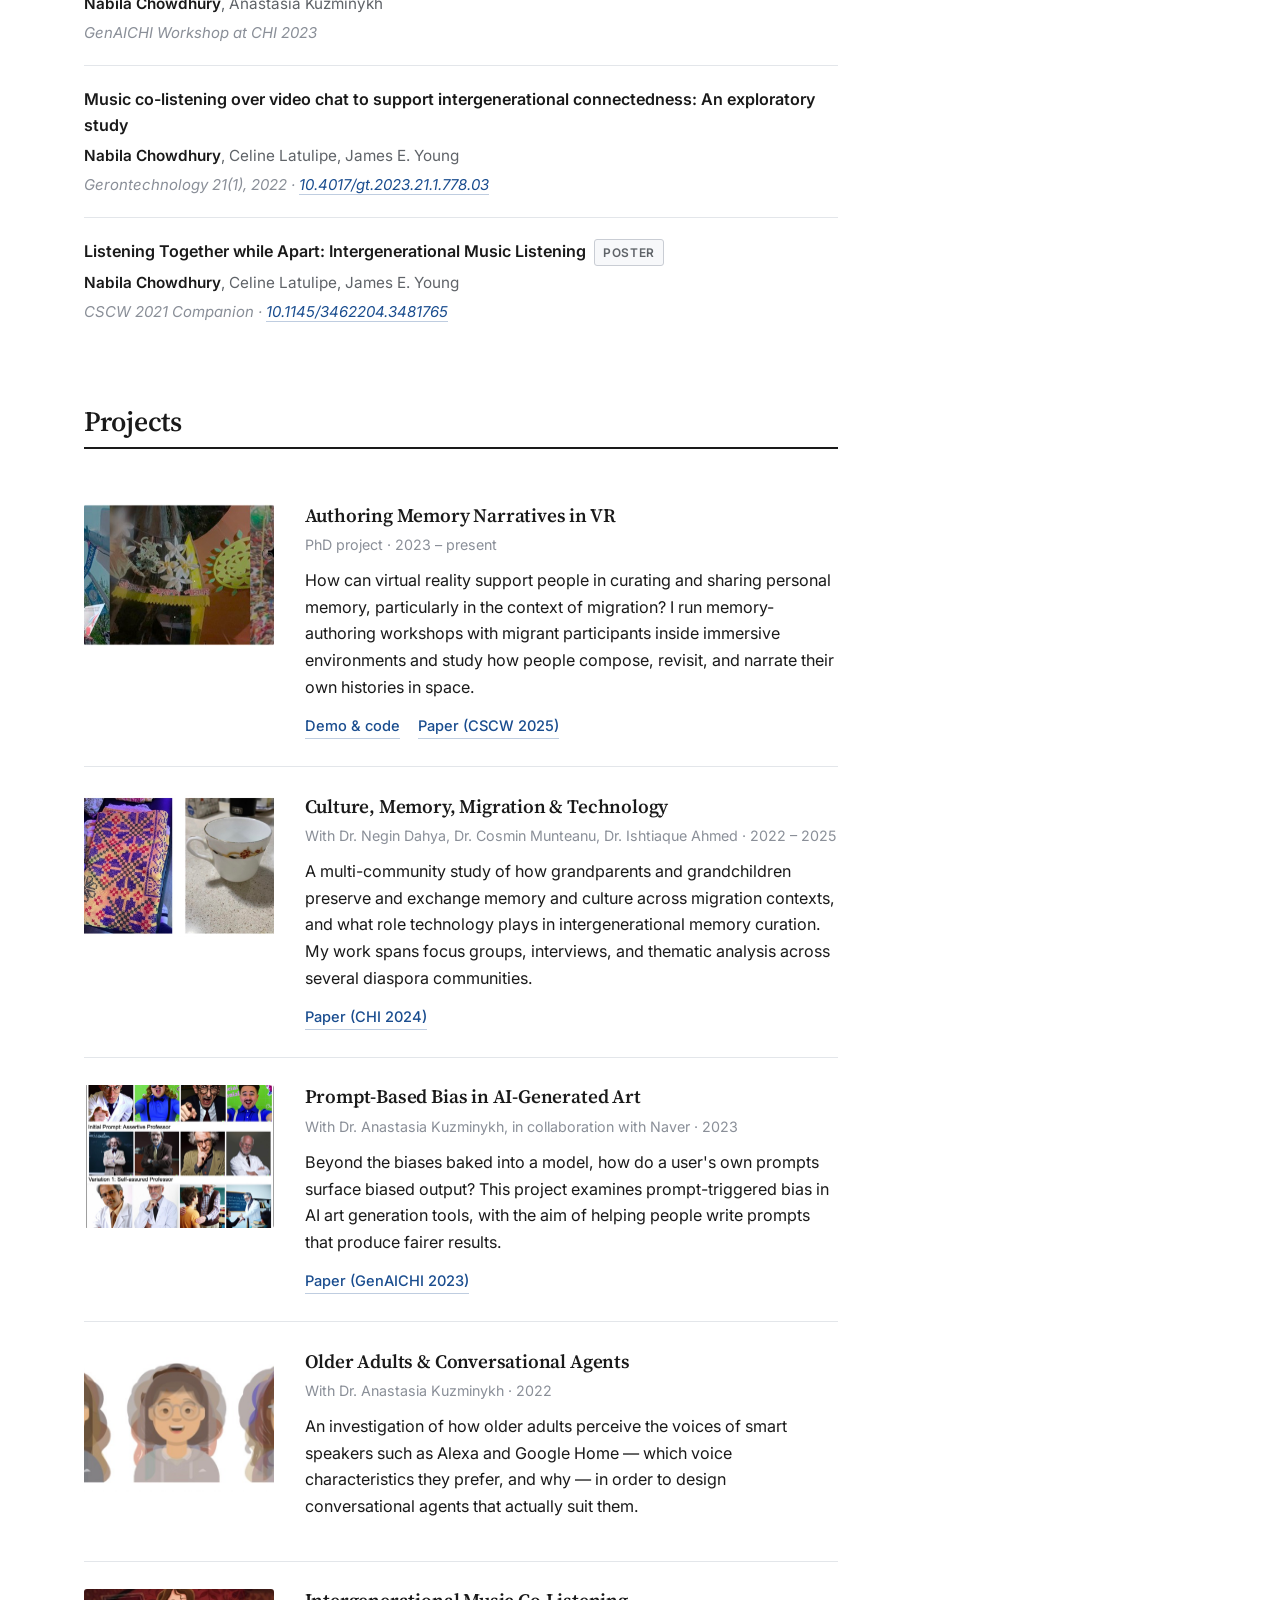
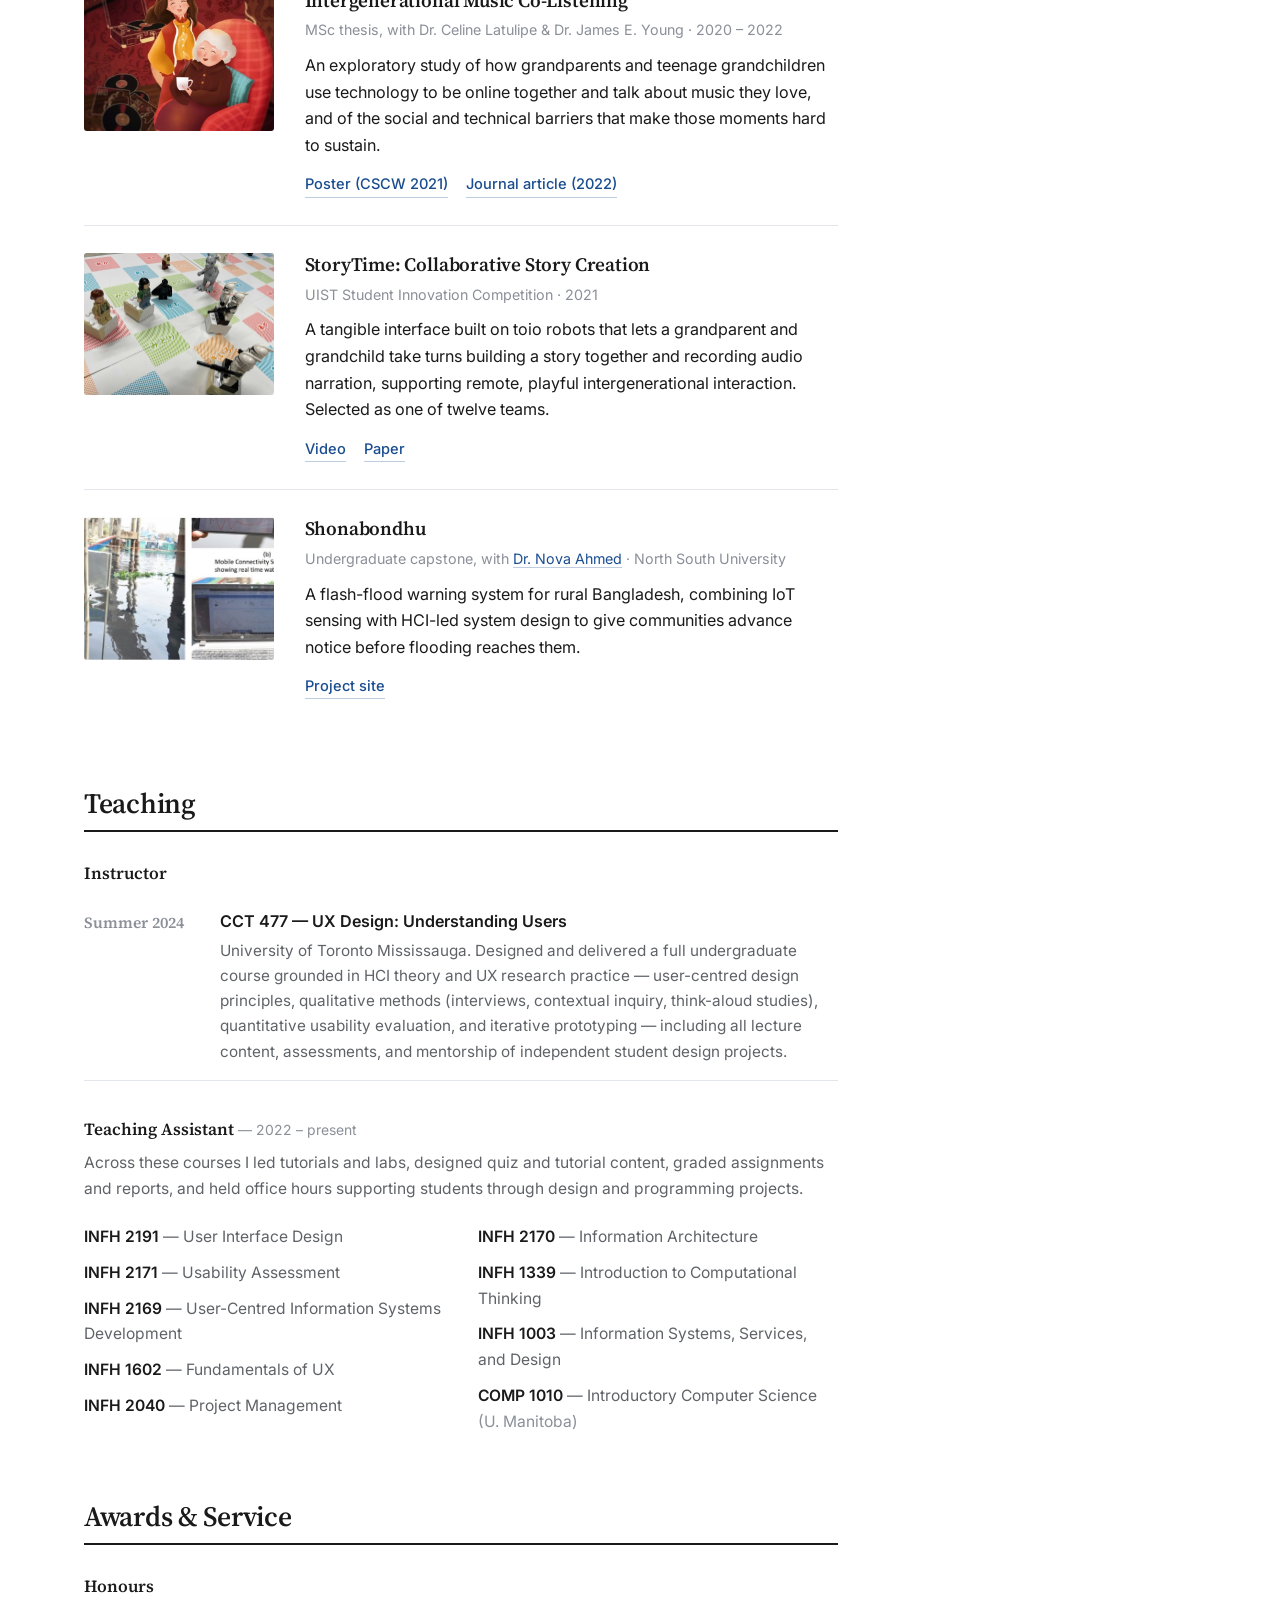
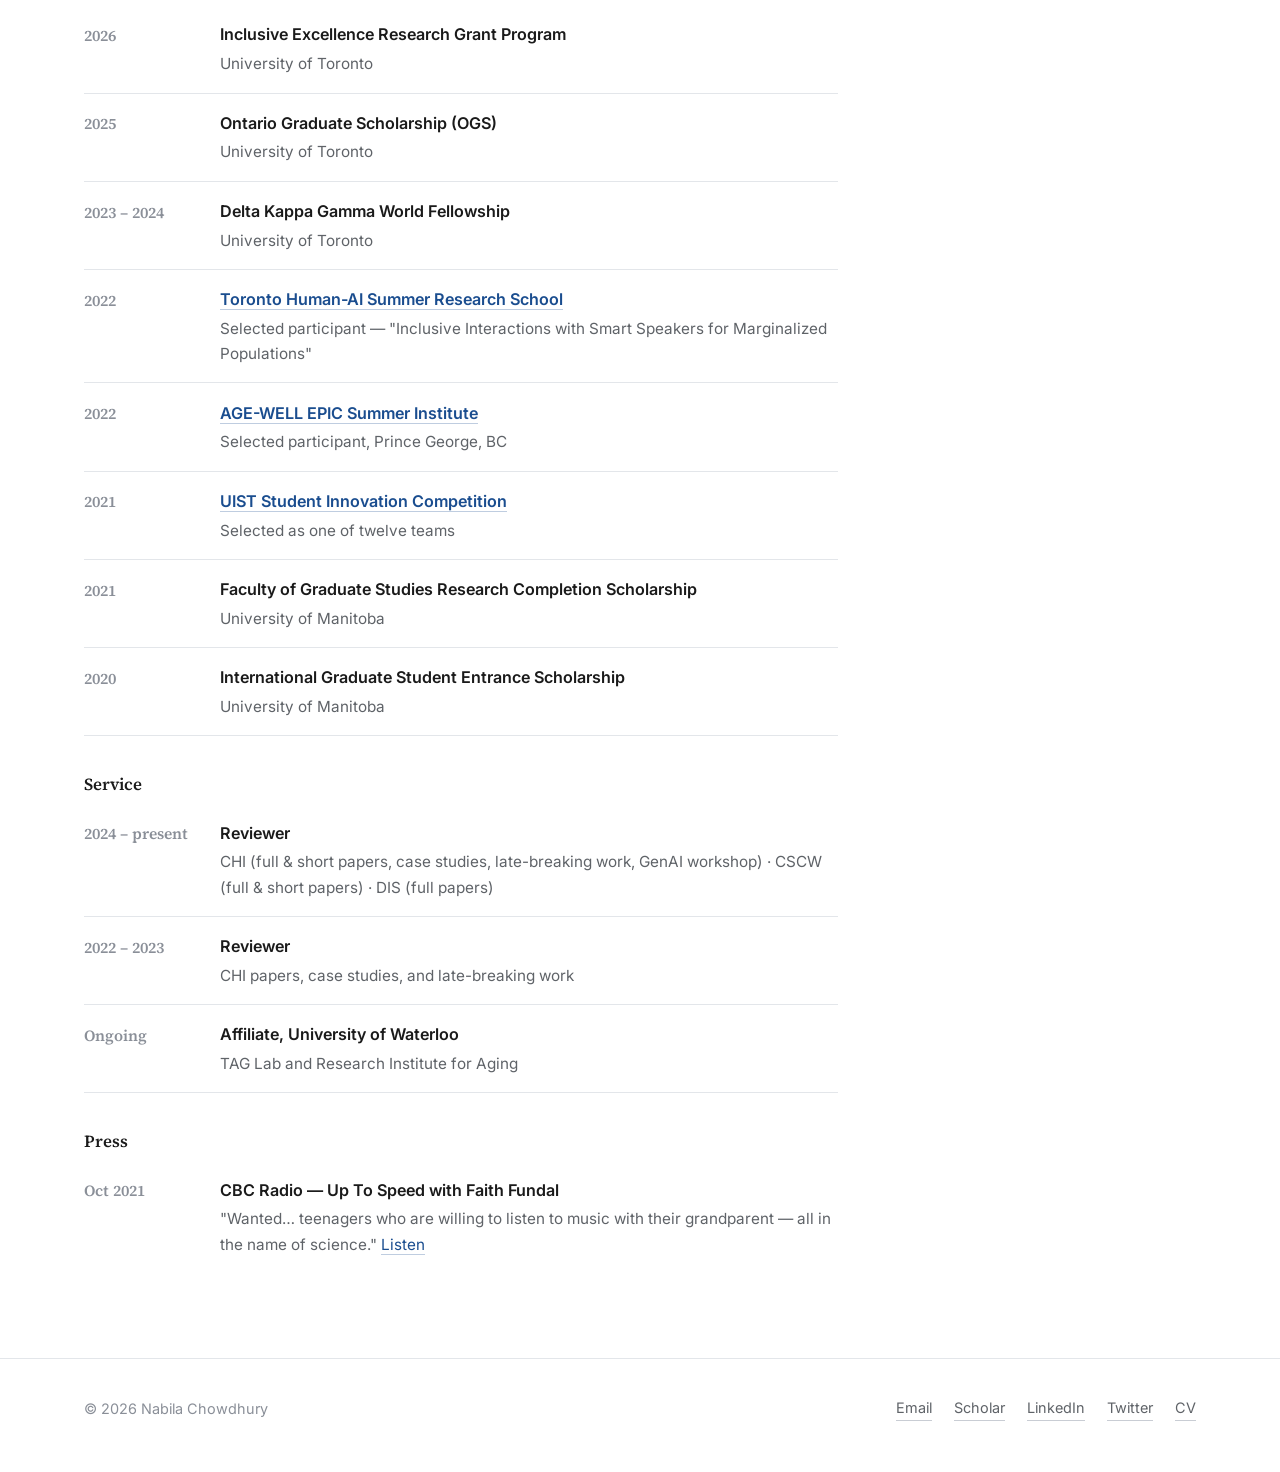
==== commit a2bd49b3: "Redact titles of papers under review Co-Authored-By: Claude Opus 5 (1M context) <noreply@anthropic.c" ====
--- a/index.html
+++ b/index.html
@@ -88,12 +88,12 @@
 					</div>
 
 					<div class="pub">
-						<span class="title">Teleporting through Memories: Designing Immersive Spaces for Narrating Personal Migration Experiences<span class="tag review">Under review</span></span>
+						<span class="title">[Redacted Title as its Under Review]<span class="tag review">Under review</span></span>
 						<span class="authors"><span class="me">Nabila Chowdhury</span>, Anna Offenwanger, Theophanis Tsandilas, Fanny Chevalier, Syed Ishtiaque Ahmed</span>
 					</div>
 
 					<div class="pub">
-						<span class="title">Repairing Memory with Care: Understanding Multigenerational Migrant Families' Collaborative Work through (In)tangible Artifacts<span class="tag review">Under review</span></span>
+						<span class="title">[Redacted Title as its Under Review]<span class="tag review">Under review</span></span>
 						<span class="authors"><span class="me">Nabila Chowdhury</span>, Marisol Wong-Villacres, Natasha Shokri, Syed Ishtiaque Ahmed, Cosmin Munteanu, Negin Dahya</span>
 					</div>
 
